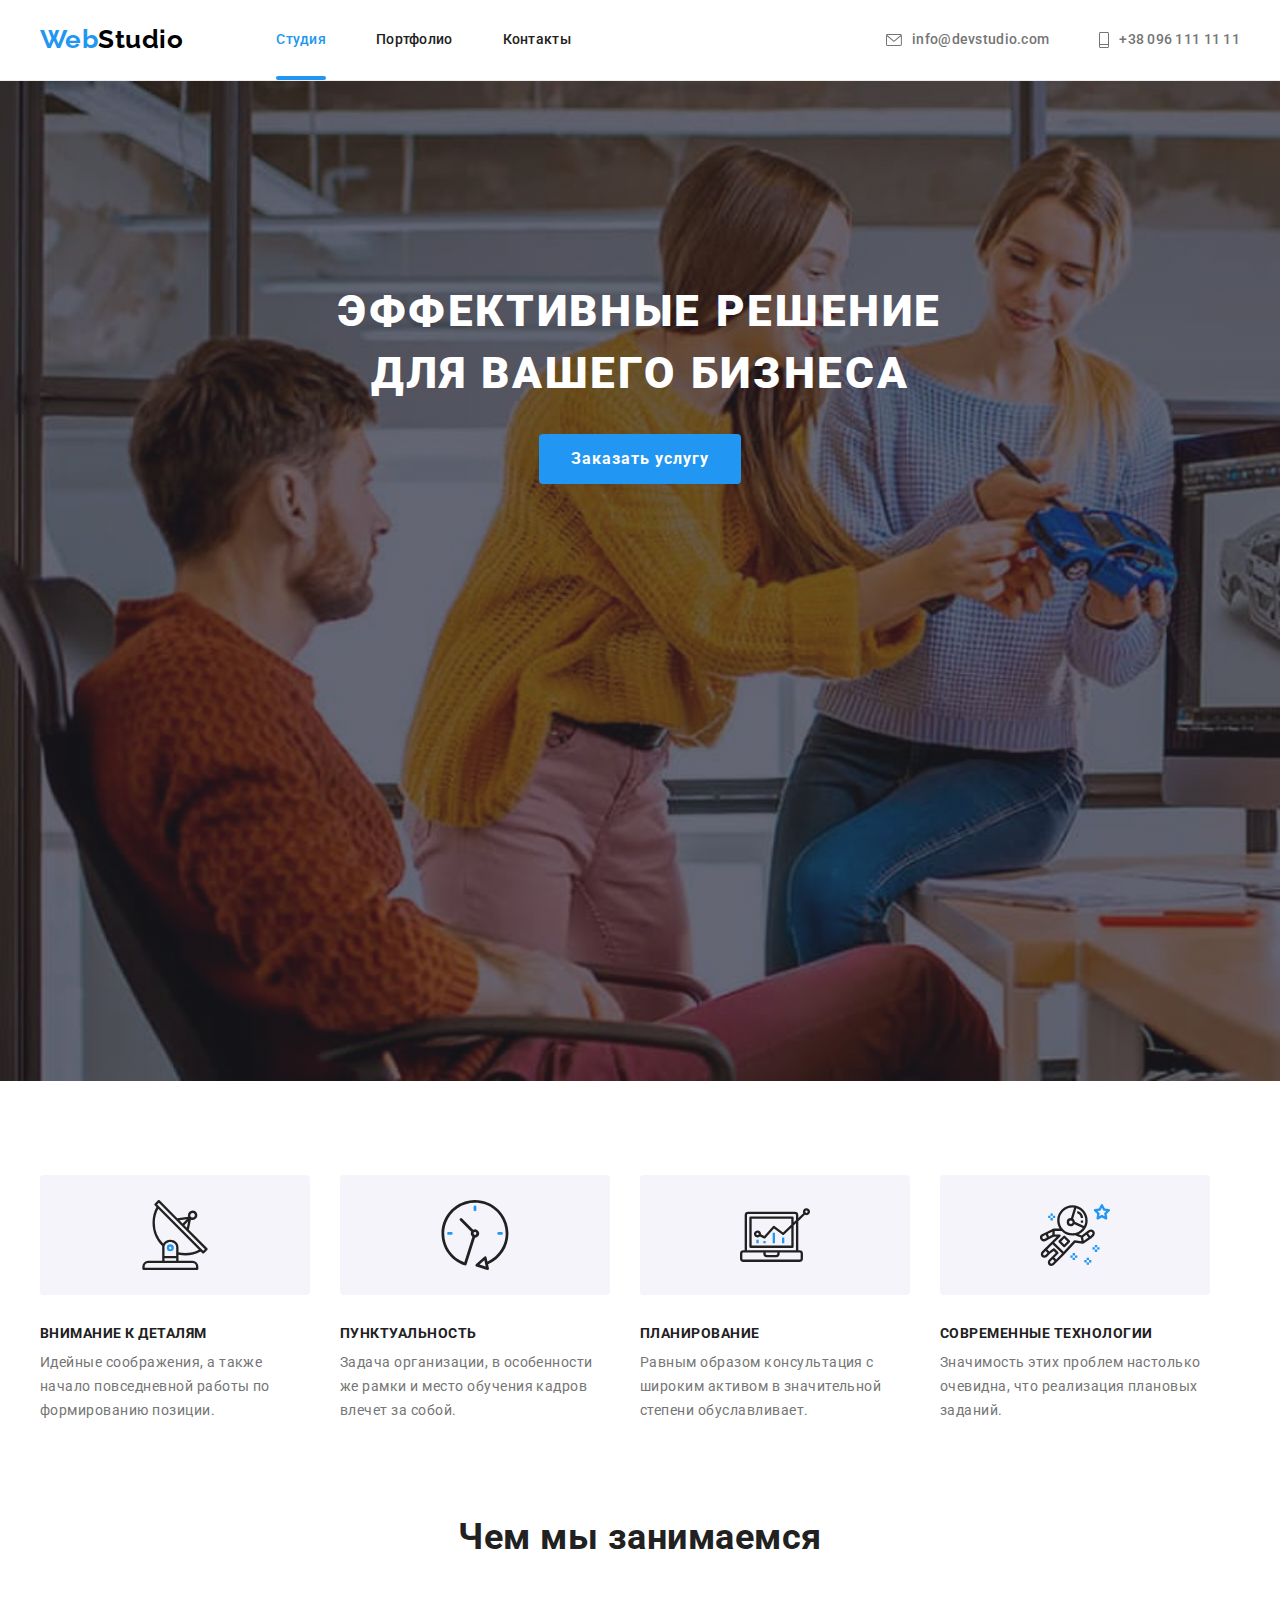
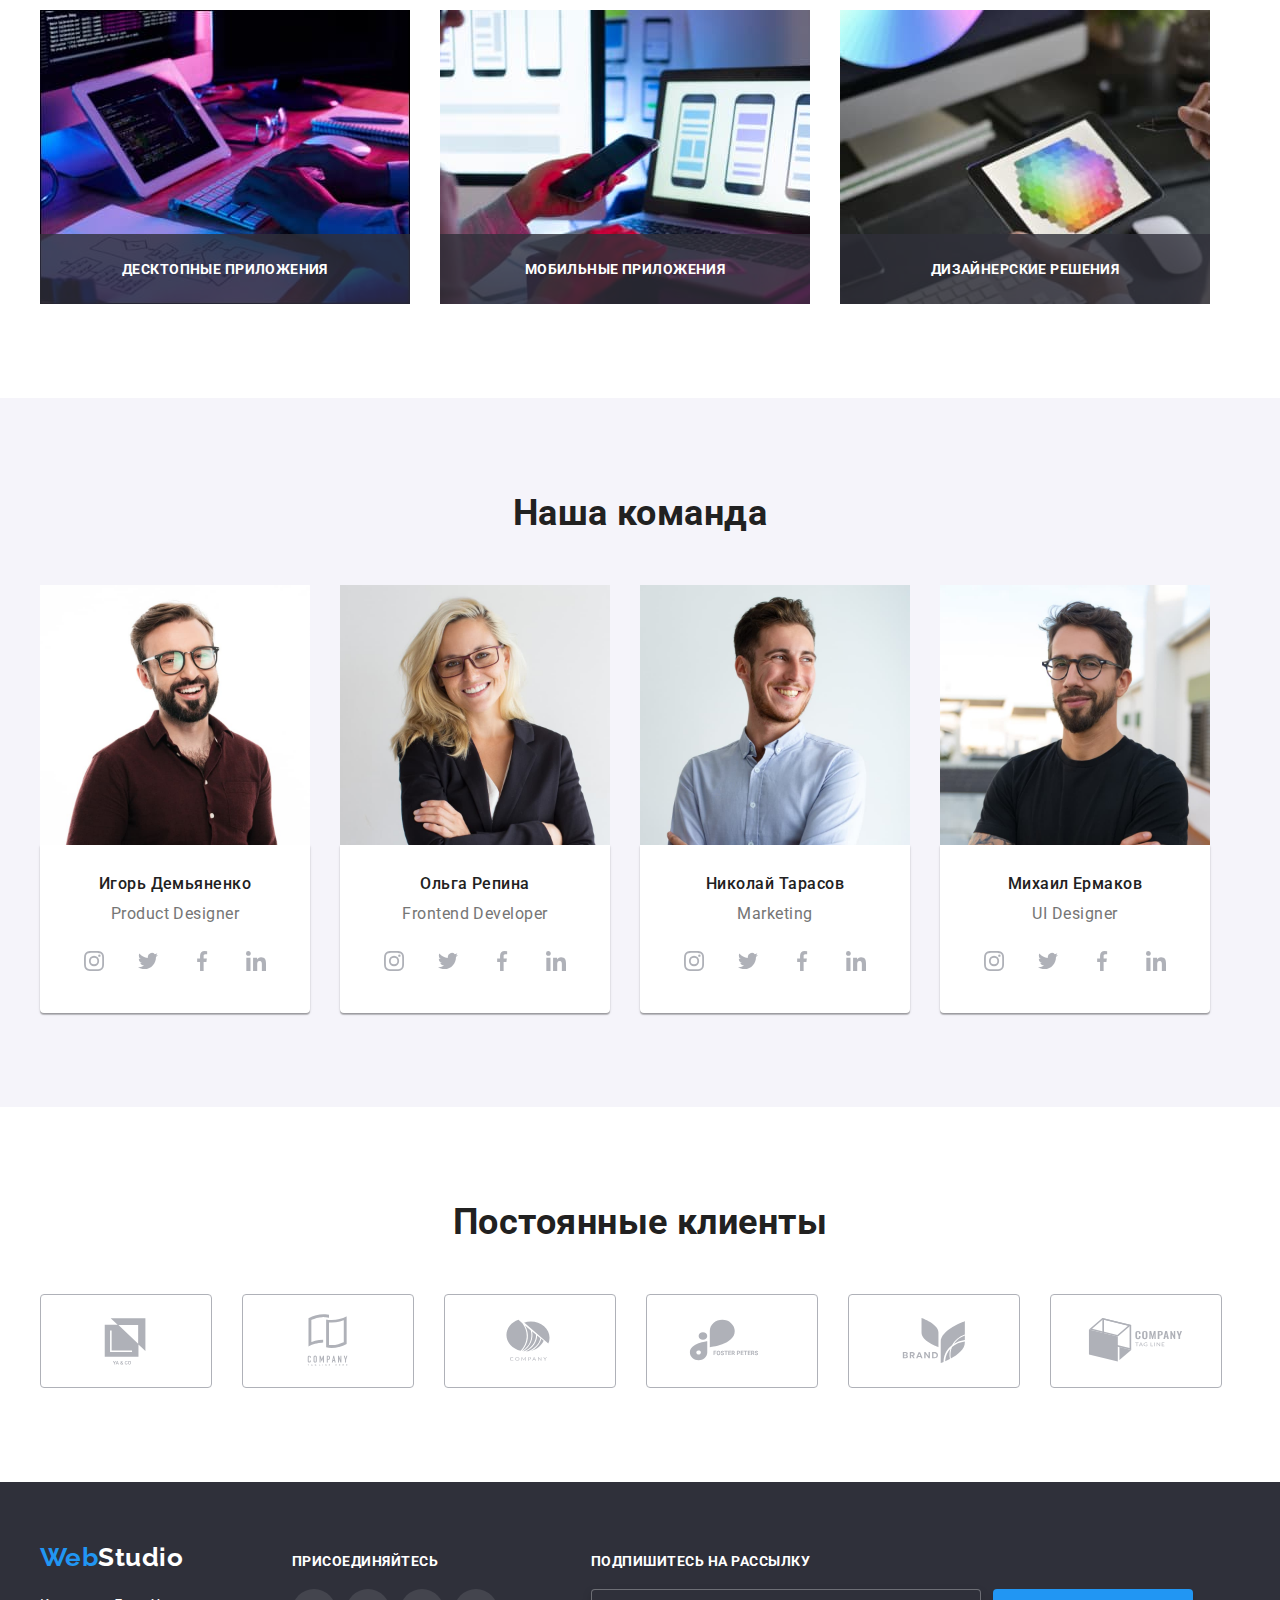
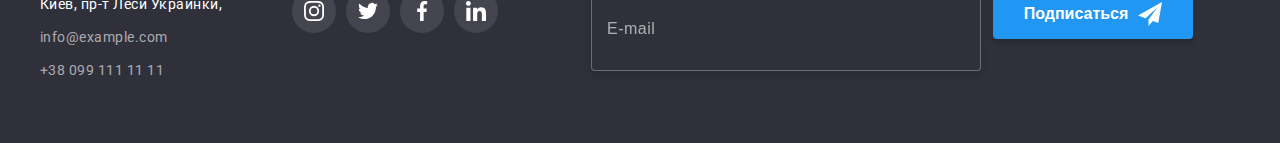
==== index.html @ a8d66a31 "Initial commit" ====
<!DOCTYPE html>
<html lang="ru">

<head>
    <meta charset="UTF-8">
    <meta http-equiv="X-UA-Compatible" content="IE=edge">
    <meta name="viewport" content="width=device-width, initial-scale=1.0">
    <title>WebStudio</title>
    <link rel="preconnect" href="https://fonts.googleapis.com">
    <link rel="preconnect" href="https://fonts.gstatic.com" crossorigin>
    <link
        href="https://fonts.googleapis.com/css2?family=Raleway:wght@700&family=Roboto:wght@400;500;700;900&display=swap"
        rel="stylesheet">
    <link rel="stylesheet" href="https://cdnjs.cloudflare.com/ajax/libs/modern-normalize/1.1.0/modern-normalize.min.css"
        integrity="sha512-wpPYUAdjBVSE4KJnH1VR1HeZfpl1ub8YT/NKx4PuQ5NmX2tKuGu6U/JRp5y+Y8XG2tV+wKQpNHVUX03MfMFn9Q=="
        crossorigin="anonymous" referrerpolicy="no-referrer" />
    <!-- <link rel="stylesheet" type="text/css" href="css/styles.css"> -->
    <link rel="stylesheet" type="text/css" href="./css/main.min.css">
</head>

<body>
    <div class="backdrop is-hidden" data-modal>
        <div class="modal">
            <p class="modal__title">Оставьте свои данные, мы вам перезвоним</p>
            <form action="/" class="modal__form">
                <label class="modal__label" for="name">Имя
                    <input class="modal__input" type="text" name="name" id="name" autocomplete="off" required>
                    <svg class="modal__icon">
                        <use href="./img/icons.svg#person"></use>
                    </svg>
                </label>

                <label class="modal__label" for="tel">Телефон
                    <input class="modal__input" type="tel" name="tel" id="tel" autocomplete="off" required>
                    <svg class="modal__icon ">
                        <use href="./img/icons.svg#phone-black"></use>
                    </svg>
                </label>

                <label class="modal__label" for="mail">Почта
                    <input class="modal__input" type="email" name="mail" id="mail" autocomplete="on" required>
                    <svg class="modal__icon">
                        <use href="./img/icons.svg#email"></use>
                    </svg>
                </label>

                <label class="modal__label" for="comment">Комментарий
                    <textarea class="comment" name="comment" id="comment" placeholder="Введите текст"></textarea>
                </label>


                <label class="checkbox__label" for="is-agree">
                    <input class="checkbox__input" type="checkbox" name="is-agree" value="is-agree" id="is-agree">
                    <svg class="checkbox__icon">
                        <use class="checkbox__icon-uncheck" href="./img/icons.svg#border"></use>
                        <use class="checkbox__icon-check" href="./img/icons.svg#checked"></use>
                    </svg>
                    <span class="checkbox__text">Соглашаюсь с рассылкой и принимаю
                        <a class="checkbox__label-link" href="/">Условия договора</a>
                    </span>
                </label>
                <button class="modal__submit" type="submit">Отправить</button>
            </form>

            <button class="modal__close-button" data-modal-close>
                <svg class="modal__close-icon">
                    <use href="./img/icons.svg#close-black"></use>
                </svg>
            </button>
        </div>
    </div>
    <!-- heder -->
    <header class="header">
        <div class="container header__container">
            <nav class="header__nav">
                <a href="/" class="logo"><span class="color-accent">Web</span>Studio</a>
                <ul class="header__site-nav ">
                    <li class="header__item"><a href="./index.html" class="header__link header__current">Студия</a></li>
                    <li class="header__item"><a href="./portfolio.html" class="header__link">Портфолио</a></li>
                    <li class="header__item"><a href="" class="header__link">Контакты</a></li>
                </ul>
            </nav>

            <ul class="header__auth-nav">
                <li class="header__item">
                    <a class="header__contacts header__mail" href="mailto:info@devstudio.com" aria-label="мейл">
                        <svg class="header__auth-nav-svg" width="16px" height="12px">
                            <use href="./img/icons.svg#envelope"></use>
                        </svg>
                        <span>info@devstudio.com</span>
                    </a>
                </li>
                <li class="header__item">
                    <a class="header__contacts" href="tel:+380961111111" aria-label="телефон">
                        <svg class="header__auth-nav-svg" width="10px" height="16px">
                            <use href="./img/icons.svg#phone"></use>
                        </svg>
                        <span>+38 096 111 11 11</span>
                    </a>
                </li>
            </ul>
        </div>
    </header>

    <!-- main -->
    <main>
        <!-- hero -->
        <section class="hero">
            <div class="container">
                <h1 class="hero__title">Эффективные решениe для вашего бизнеса</h1>
                <button type="button" class="button hero__button" data-modal-open>Заказать услугу</button>
            </div>
        </section>


        <!-- Наши преимущества -->
        <!-- advantage -->
        <section class="advantage section">
            <div class="container">
                <h2 class="subject visibility-hidden">Наши преимущества</h2>
                <ul class="advantage__list card-set">
                    <li class="advantage__item card-set-item">
                        <div class="advantage__icon">
                            <svg class="advantage__svg">
                                <use href="./img/icons.svg#antenna"></use>
                            </svg>
                        </div>
                        <h3 class="basic-heding advantage__header">Внимание к деталям</h3>
                        <p class="advantage__text">Идейные соображения, а также начало повседневной работы по
                            формированию
                            позиции.</p>
                    </li>
                    <li class="advantage__item card-set-item">
                        <div class="advantage__icon">
                            <svg class="advantage__svg">
                                <use href="./img/icons.svg#clock"></use>
                            </svg>
                        </div>
                        <h3 class="basic-heding advantage__header">Пунктуальность</h3>
                        <p class="advantage__text">Задача организации, в особенности же рамки и место обучения кадров
                            влечет за собой.
                        </p>
                    </li>
                    <li class="advantage__item card-set-item">
                        <div class="advantage__icon">
                            <svg class="advantage__svg">
                                <use href="./img/icons.svg#diagram"></use>
                            </svg>
                        </div>
                        <h3 class="basic-heding advantage__header">Планирование</h3>
                        <p class="advantage__text">Равным образом консультация с широким активом в значительной степени
                            обуславливает.
                        </p>
                    </li>
                    <li class="advantage__item card-set-item">
                        <div class="advantage__icon">
                            <svg class="advantage__svg">
                                <use href="./img/icons.svg#astronaut"></use>
                            </svg>
                        </div>
                        <h3 class="basic-heding advantage__header">Современные технологии</h3>
                        <p class="advantage__text">Значимость этих проблем настолько очевидна, что реализация плановых
                            заданий.</p>
                    </li>
                </ul>
            </div>
        </section>

        <!-- Чем мы занимаемся -->
        <!--work -->
        <section class="work section">
            <div class="container">
                <h2 class="subject">Чем мы занимаемся</h2>
                <ul class="work__list card-set">
                    <li class="work__list-img card-set-item">
                        <img src="img/1.jpg" alt="Пишем код" width="370">
                        <h3 class="basic-heding work__header">Десктопные приложения</h3>
                    </li>
                    <li class="work__list-img card-set-item">
                        <img src="img/2.jpg" alt="Адаптируем" width="370">
                        <h3 class="basic-heding work__header">Мобильные приложения</h3>
                    </li>
                    <li class="work__list-img card-set-item">
                        <img src="img/3.jpg" alt="Стилизируем" width="370">
                        <h3 class="basic-heding work__header">Дизайнерские решения</h3>
                    </li>
                </ul>
            </div>
        </section>


        <!-- Наша команда -->
        <!-- our-team -->
        <section class="our__team section">
            <div class="container">
                <h2 class="subject">Наша команда</h2>
                <ul class="our-team__list card-set">
                    <li class="our-team__item card-set-item scene">
                        <img class="our-team__box" src="img/4.jpg" alt="Фото Игоря" width="270">
                        <div class="our-team__wrapper">
                            <h3 class="our-team__name">Игорь Демьяненко</h3>
                            <p class="our-team__text-subject">Product Designer</p>
                            <ul class="our-team__social">
                                <li>
                                    <a class="our-team__icon" href="" aria-label="инстаграм">
                                        <svg class="our-team__social-svg">
                                            <use href="./img/icons.svg#instagram"></use>
                                        </svg>
                                    </a>
                                </li>
                                <li>
                                    <a class="our-team__icon" href="" aria-label="твиттер">
                                        <svg class="our-team__social-svg">
                                            <use href="./img/icons.svg#twitter"></use>
                                        </svg>
                                    </a>
                                </li>
                                <li>
                                    <a class="our-team__icon" href="" aria-label="фейсбук">
                                        <svg class="our-team__social-svg">
                                            <use href="./img/icons.svg#facebook"></use>
                                        </svg>
                                    </a>
                                </li>
                                <li>
                                    <a class="our-team__icon" href="" aria-label="линкедин">
                                        <svg class="our-team__social-svg">
                                            <use href="./img/icons.svg#linkedin"></use>
                                        </svg>
                                    </a>
                                </li>
                            </ul>
                        </div>

                    </li>
                    <li class="our-team__item card-set-item scene">
                        <img class="box" src="img/5.jpg" alt="Фото Ольги" width="270">
                        <div class="our-team__wrapper">
                            <h3 class="our-team__name">Ольга Репина</h3>
                            <p class="our-team__text-subject">Frontend Developer</p>
                            <ul class="our-team__social">
                                <li>
                                    <a href="" class="our-team__icon">
                                        <svg class="our-team__social-svg">
                                            <use href="./img/icons.svg#instagram"></use>
                                        </svg>
                                    </a>
                                </li>
                                <li>
                                    <a href="" class="our-team__icon">
                                        <svg class="our-team__social-svg">
                                            <use href="./img/icons.svg#twitter"></use>
                                        </svg>
                                    </a>
                                </li>
                                <li>
                                    <a href="" class="our-team__icon">
                                        <svg class="our-team__social-svg">
                                            <use href="./img/icons.svg#facebook"></use>
                                        </svg>
                                    </a>
                                </li>
                                <li>
                                    <a href="" class="our-team__icon">
                                        <svg class="our-team__social-svg">
                                            <use href="./img/icons.svg#linkedin"></use>
                                        </svg>
                                    </a>
                                </li>
                            </ul>
                        </div>
                    </li>
                    <li class="our-team__item card-set-item scene">
                        <img class="box" src="img/6.jpg" alt="Фото Николая" width="270">
                        <div class="our-team__wrapper">
                            <h3 class="our-team__name">Николай Тарасов</h3>
                            <p class="our-team__text-subject">Marketing</p>
                            <ul class="our-team__social">
                                <li>
                                    <a href="" class="our-team__icon">
                                        <svg class="our-team__social-svg">
                                            <use href="./img/icons.svg#instagram"></use>
                                        </svg>
                                    </a>
                                </li>
                                <li>
                                    <a href="" class="our-team__icon">
                                        <svg class="our-team__social-svg">
                                            <use href="./img/icons.svg#twitter"></use>
                                        </svg>
                                    </a>
                                </li>
                                <li>
                                    <a href="" class="our-team__icon">
                                        <svg class="our-team__social-svg">
                                            <use href="./img/icons.svg#facebook"></use>
                                        </svg>
                                    </a>
                                </li>
                                <li>
                                    <a href="" class="our-team__icon">
                                        <svg class="our-team__social-svg">
                                            <use href="./img/icons.svg#linkedin"></use>
                                        </svg>
                                    </a>
                                </li>
                            </ul>
                        </div>
                    </li>
                    <li class="our-team__item card-set-item scene">
                        <img class="box" src="img/7.jpg" alt="Фото Михаила" width="270">
                        <div class="our-team__wrapper">
                            <h3 class="our-team__name">Михаил Ермаков</h3>
                            <p class="our-team__text-subject">UI Designer</p>
                            <ul class="our-team__social">
                                <li>
                                    <a href="" class="our-team__icon">
                                        <svg class="our-team__social-svg">
                                            <use href="./img/icons.svg#instagram"></use>
                                        </svg>
                                    </a>
                                </li>
                                <li>
                                    <a href="" class="our-team__icon">
                                        <svg class="our-team__social-svg">
                                            <use href="./img/icons.svg#twitter"></use>
                                        </svg>
                                    </a>
                                </li>
                                <li>
                                    <a href="" class="our-team__icon">
                                        <svg class="our-team__social-svg">
                                            <use href="./img/icons.svg#facebook"></use>
                                        </svg>
                                    </a>
                                </li>
                                <li>
                                    <a href="" class="our-team__icon">
                                        <svg class="our-team__social-svg">
                                            <use href="./img/icons.svg#linkedin"></use>
                                        </svg>
                                    </a>
                                </li>
                            </ul>
                        </div>
                    </li>
                </ul>
            </div>
        </section>


        <!-- Постоянные клиенты  -->
        <!-- clients -->
        <section class="clients section">
            <div class="container">
                <h2 class="subject">Постоянные клиенты</h2>
                <ul class="clients__list">
                    <li class="clients__icons">
                        <a class="clients__link" href="" aria-label="компания">
                            <svg class="clients__svg">
                                <use href="./img/icons.svg#logo1"></use>
                            </svg>
                        </a>
                    </li>
                    <li class="clients__icons">
                        <a class="clients__link" href="" aria-label="компания">
                            <svg class="clients__svg">
                                <use href="./img/icons.svg#logo2"></use>
                            </svg>
                        </a>
                    </li>
                    <li class="clients__icons">
                        <a class="clients__link" href="" aria-label="компания">
                            <svg class="clients__svg">
                                <use href="./img/icons.svg#logo3"></use>
                            </svg>
                        </a>
                    </li>
                    <li class="clients__icons">
                        <a class="clients__link" href="" aria-label="компания">
                            <svg class="clients__svg">
                                <use href="./img/icons.svg#logo4"></use>
                            </svg>
                        </a>
                    </li>
                    <li class="clients__icons">
                        <a class="clients__link" href="" aria-label="компания">
                            <svg class="clients__svg">
                                <use href="./img/icons.svg#logo5"></use>
                            </svg>
                        </a>
                    </li>
                    <li class="clients__icons">
                        <a class="clients__link" href="" aria-label="компания">
                            <svg class="clients__svg">
                                <use href="./img/icons.svg#logo6"></use>
                            </svg>
                        </a>
                    </li>
                </ul>
            </div>
        </section>

    </main>


    <!-- footer -->
    <footer class="footer">
        <div class="container footer__wrapper">
            <div class="footer__contacts">
                <a href="/" class="logo footer__logo"><span class="color-accent">Web</span>Studio</a>
                <address class="footer__address">
                    <ul>
                        <li class="footer__item">
                            <a href="https://www.google.com/maps/place/%D0%B1%D1%83%D0%BB.+%D0%9B%D0%B5%D1%81%D0%B8+%D0%A3%D0%BA%D1%80%D0%B0%D0%B8%D0%BD%D0%BA%D0%B8,+26,+%D0%9A%D0%B8%D0%B5%D0%B2,+02000/@50.4265807,30.5383858,17z/data=!3m1!4b1!4m5!3m4!1s0x40d4cf0e033ecbe9:0x57a4dffefec77da0!8m2!3d50.4265807!4d30.5383858"
                                class="footer__link footer__white-link">Киев,
                                пр-т Леси Украинки,
                            </a>
                        </li>
                        <li class="footer__item">
                            <a href="mailto:info@example.com" class="footer__link">info@example.com
                            </a>
                        </li>
                        <li class="footer__item">
                            <a href="tel:+380961111111" class="footer__link">+38 099 111 11 11
                            </a>
                        </li>
                    </ul>
                </address>
            </div>
            <div class="join">
                <h3 class="join__title basic-heding">Присоединяйтесь</h3>
                <ul class="join__social">
                    <li class="join__item">
                        <a class="join__link" href="" aria-label="инстаграм">
                            <svg class="join__svg">
                                <use href="./img/icons.svg#instagram"></use>
                            </svg>
                        </a>
                    </li>
                    <li class="join__item">
                        <a class="join__link" href="" aria-label="твиттер">
                            <svg class="join__svg">
                                <use href="./img/icons.svg#twitter"></use>
                            </svg>
                        </a>
                    </li>
                    <li class="join__item">
                        <a class="join__link" href="" aria-label="фейсбук">
                            <svg class="join__svg">
                                <use href="./img/icons.svg#facebook"></use>
                            </svg>
                        </a>
                    </li>
                    <li class="join__item">
                        <a class="join__link" href="" aria-label="линкедин">
                            <svg class="join__svg">
                                <use href="./img/icons.svg#linkedin"></use>
                            </svg>
                        </a>
                    </li>
                </ul>
            </div>

            <!-- форма -->
            <div class="subscribe">
                <h3 class="subscribe__title basic-heding">Подпишитесь на рассылку</h3>
                <form class="subscribe__form" action="/">
                    <input class="subscribe__input" type="email" name="mail" placeholder="E-mail" required>
                    <button class="subscribe__btn" type="submit">
                        <span>Подписаться</span>
                        <svg class="subscribe__svg">
                            <use href="./img/icons.svg#icon-send"></use>
                        </svg>
                    </button>
                </form>
            </div>
        </div>
    </footer>

    <script src="./js/modal.js"></script>
</body>

</html>
---- css/main.min.css ----
img{display:block}ul{list-style-type:none}body,h1,h2,h3,h4,p,ul{margin:0;padding:0}input,label,textarea{display:block}.filter__btn,.hero .hero__button,.modal__submit{font-family:inherit;font-weight:700;font-size:16px;line-height:1.875;color:#fff;background:#2196f3;border:0;border-radius:4px;cursor:pointer}.filter__btn:hover,.hero .hero__button:hover,.modal__submit:hover,.filter__btn:focus,.hero .hero__button:focus,.modal__submit:focus{background:#188ce8;box-shadow:0px 4px 4px rgba(0,0,0,.15);border-radius:4px;outline:rgba(0,0,0,0)}body{font-family:"Roboto",sans-serif;color:#212121;background-color:#fff;letter-spacing:.03em}.container{padding-left:15px;padding-right:15px;margin:0 auto;width:1200px;min-width:1200px}.section{padding-top:94px;padding-bottom:94px}.card-set{display:flex;flex-wrap:wrap;gap:30px}.card-set-item{flex-basis:calc(100% - 120px - 1)/4}.subject{font-style:normal;font-size:36px;line-height:1.2;text-align:center}.basic-heding{font-weight:400;font-size:14px;line-height:1.1428571429;text-transform:uppercase}.visibility-hidden{position:absolute;width:1px;height:1px;margin:-1px;border:0;padding:0;white-space:nowrap;-webkit-clip-path:inset(100%);clip-path:inset(100%);clip:rect(0 0 0 0);overflow:hidden}.backdrop{position:fixed;top:0;left:0;width:100%;height:100%;background-color:rgba(0,0,0,.2);opacity:1;z-index:2;transition:opacity 250ms cubic-bezier(0.4, 0, 0.2, 1),visibility 250ms cubic-bezier(0.4, 0, 0.2, 1)}.backdrop.is-hidden{pointer-events:none;opacity:0;visibility:hidden}.modal{position:absolute;left:50%;top:50%;padding:40px 40px;transform:translate(-50%, -50%) scale(1);transition:transform 250ms cubic-bezier(0.4, 0, 0.2, 1);min-width:528px;min-height:581px;background:#fff;box-shadow:0px 1px 3px rgba(0,0,0,.12),0px 1px 1px rgba(0,0,0,.14),0px 2px 1px rgba(0,0,0,.2);border-radius:4px}.backdrop.is-hidden .modal{transform:translate(-50%, -50%) scale(1.2)}.modal__icon{width:18px;height:18px}.modal__title{font-weight:700;font-size:20px;line-height:1.15;text-align:center;color:#212121}.modal__icon{position:absolute;top:30px;left:14px;width:18px;height:18px;display:block;fill:#212121}.modal__label{position:relative;margin-top:10px;font-size:12px;line-height:1.1666666667;letter-spacing:.01em;color:#757575}.modal__input{margin-top:4px;padding-left:42px;width:448px;height:40px;border:1px solid rgba(33,33,33,.2);border-radius:4px;cursor:pointer;transition:fill 250ms cubic-bezier(0.4, 0, 0.2, 1),border 250ms cubic-bezier(0.4, 0, 0.2, 1)}.modal__input:focus{border:1px solid #2196f3;outline:none}.modal__input:focus+.modal__icon{fill:#2196f3}.comment{margin-top:4px;padding:12px 16px;width:448px;height:120px;border:1px solid rgba(33,33,33,.2);border-radius:4px;cursor:pointer;resize:none;transition:border 250ms cubic-bezier(0.4, 0, 0.2, 1)}.comment:focus{border:1px solid #2196f3;outline:none}.comment::-moz-placeholder{color:rgba(117,117,117,.5)}.comment:-ms-input-placeholder{color:rgba(117,117,117,.5)}.comment::placeholder{color:rgba(117,117,117,.5)}.checkbox__label{position:relative;overflow:hidden;display:flex;align-items:center;justify-content:center;margin-top:20px;font-size:14px;line-height:1.7142857143;color:#757575}.checkbox__input{position:absolute;top:-50px;left:-50px}.checkbox__input:focus+.checkbox__icon .checkbox__icon-uncheck{fill:#2196f3}.checkbox__input:checked+.checkbox__icon .checkbox__icon-uncheck{opacity:0;transition:opacity 250ms cubic-bezier(0.4, 0, 0.2, 1)}.checkbox__input:checked+.checkbox__icon .checkbox__icon-check{opacity:1}.checkbox__icon-uncheck{fill:#212121}.checkbox__icon-check{opacity:0;transition:opacity 250ms cubic-bezier(0.4, 0, 0.2, 1)}.checkbox__icon{width:16px;height:15px}.checkbox__text{margin-left:7px;-webkit-user-select:none;-moz-user-select:none;-ms-user-select:none;user-select:none}.checkbox__label-link{color:#2196f3;text-decoration:none;border-bottom:1px solid}.modal__submit{margin:30px auto 0;padding:0;width:200px;height:50px;display:block;letter-spacing:.06em;color:#fff;box-shadow:0px 4px 4px rgba(0,0,0,.15);transition:color 250ms cubic-bezier(0.4, 0, 0.2, 1),background-color 250ms cubic-bezier(0.4, 0, 0.2, 1),box-shadow 250ms cubic-bezier(0.4, 0, 0.2, 1)}.modal__submit:hover,.modal__submit:focus{color:#fff;box-shadow:0px 4px 4px rgba(0,0,0,.15)}.modal__close-button{position:absolute;top:8px;right:8px;width:30px;height:30px;padding:0;display:flex;justify-content:center;align-items:center;cursor:pointer;background-color:#fff;border:1px solid rgba(0,0,0,.1);border-radius:50%;transition:fill 250ms cubic-bezier(0.4, 0, 0.2, 1)}.modal__close-button:hover,.modal__close-button:focus{fill:#2196f3}.modal__close-icon{width:18px;height:18px}.logo{color:#000;font-family:"Raleway",sans-serif;font-weight:700;font-size:26px;line-height:1.2;text-decoration:none}.logo .color-accent{color:#2196f3}.header{border-bottom:1px solid #ececec}.header .header__container{display:flex;align-items:center}.header__nav{display:flex;align-items:center}.header__nav .header__site-nav{display:flex;margin-left:93px}.header__nav .header__item+.header__item{margin-left:50px}.header__nav .header__link{position:relative;padding-top:32px;padding-bottom:32px;display:block;color:#212121;font-weight:500;font-size:14px;line-height:1.14;text-decoration:none;letter-spacing:.02em;transition:color 250ms cubic-bezier(0.4, 0, 0.2, 1)}.header__nav .header__link:hover,.header__nav .header__link:focus{color:#2196f3;outline:none}.header__nav .header__current{color:#2196f3}.header__nav .header__current::after{content:"";position:absolute;bottom:0;display:block;width:100%;height:4px;background:#2196f3;border-radius:2px}.header__auth-nav{display:flex;margin-left:auto}.header__auth-nav .header__item+.header__item{margin-left:50px}.header__auth-nav .header__contacts{display:flex;gap:10px;align-items:center;color:#757575;font-weight:500;font-size:14px;line-height:1.14;text-decoration:none;letter-spacing:.02em;fill:#757575;transition:color 250ms cubic-bezier(0.4, 0, 0.2, 1),fill 250ms cubic-bezier(0.4, 0, 0.2, 1)}.header__auth-nav .header__contacts:hover,.header__auth-nav .header__contacts:focus{fill:#2196f3;color:#2196f3;outline:none}.hero{padding-top:200px;padding-bottom:200px;background-color:#2f303a;text-align:center;max-width:1600px;height:600px;margin-left:auto;margin-right:auto;background-image:linear-gradient(to right, rgba(47, 48, 58, 0.4), rgba(47, 48, 58, 0.4)),url("../img/header-background.jpg");background-repeat:no-repeat;background-size:cover}.hero .hero__title{margin:0 auto;max-width:696px;font-weight:900;font-size:44px;line-height:1.4;color:#fff;text-transform:uppercase;letter-spacing:.06em}.hero .hero__button{letter-spacing:.06em;margin-top:30px;padding:10px 32px;transition:background-color 250ms cubic-bezier(0.4, 0, 0.2, 1)}.advantage__item{width:270px}.advantage__svg{height:70px;width:70px;transition:fill 250ms cubic-bezier(0.4, 0, 0.2, 1)}.advantage__icon{display:inline-flex;align-items:center;justify-content:center;background-color:#f5f4fa;height:120px;width:270px;border-radius:4px;fill:#212121}.advantage__header{font-weight:700;margin-top:30px}.advantage__text{margin-top:10px;font-size:14px;line-height:1.7;color:#757575}.work{padding-top:0}.work__list{margin-top:50px;--items: 3}.work__list-img{position:relative}.work__header{position:absolute;padding:27px 0px;bottom:0;width:100%;text-align:center;font-weight:700;letter-spacing:.03em;color:#fff;background-color:rgba(47,48,58,.8)}.our__team{background-color:#f5f4fa}.our-team__list{margin-top:50px}.our-team__wrapper{padding:30px 32px;background-color:#fff;box-shadow:0px 1px 3px rgba(0,0,0,.12),0px 1px 1px rgba(0,0,0,.14),0px 2px 1px rgba(0,0,0,.2);border-radius:0px 0px 4px 4px}.our-team__name{font-weight:500;font-size:16px;line-height:1.18;text-align:center}.our-team__text-subject{margin-top:10px;font-size:16px;line-height:1.2;color:#757575;text-align:center}.our-team__social{margin-top:16px;display:flex;gap:10px}.our-team__icon{width:44px;height:44px;display:inline-flex;align-items:center;justify-content:center;fill:#afb1b8;border-radius:50%;transition:background-color 250ms cubic-bezier(0.4, 0, 0.2, 1),fill 250ms cubic-bezier(0.4, 0, 0.2, 1)}.our-team__icon:hover,.our-team__icon:focus{background-color:#2196f3;fill:#fff;outline:none}.our-team__social-svg{display:inline-block;width:20px;height:20px}.clients__list{display:flex;margin-top:50px;gap:30px}.clients__link{display:flex;justify-content:center;align-items:center;height:92px;width:170px;border:1px solid #afb1b8;border-radius:4px;fill:#afb1b8;transition:fill 250ms cubic-bezier(0.4, 0, 0.2, 1),border 250ms cubic-bezier(0.4, 0, 0.2, 1)}.clients__link:hover,.clients__link:focus{fill:#2196f3;border:1px solid #2196f3;border-radius:4px;outline:none}.clients__svg{width:106px;height:60px}.filter{display:flex;justify-content:center}.filter .filter__item+.filter__item{margin-left:8px}.filter__item .btn-current{background:#2196f3;color:#fff}.filter__btn{padding:6px 22px;font-weight:500;line-height:1.9;color:#212121;background:#f5f4fa;transition:background-color 250ms cubic-bezier(0.4, 0, 0.2, 1),color 250ms cubic-bezier(0.4, 0, 0.2, 1),box-shadow 250ms cubic-bezier(0.4, 0, 0.2, 1)}.filter__btn:hover,.filter__btn:focus{background-color:#2196f3;color:#fff;box-shadow:0px 3px 1px rgba(0,0,0,.1),0px 1px 2px rgba(0,0,0,.08),0px 2px 2px rgba(0,0,0,.12)}.gallery{--items: 3;margin-top:50px}.gallery__link{display:block;text-decoration:none;transition:box-shadow 250ms cubic-bezier(0.4, 0, 0.2, 1)}.gallery__link:hover,.gallery__link:focus{box-shadow:0px 1px 1px rgba(0,0,0,.12),0px 4px 4px rgba(0,0,0,.06),1px 4px 6px rgba(0,0,0,.16);outline:none}.gallery__border{padding:20px 24px;border:1px solid #eee;border-top:0}.gallery__heading{font-size:18px;line-height:2;letter-spacing:.06em;color:#212121}.gallery__paragraph{margin-top:4px;font-size:16px;line-height:1.9;color:#757575}.gallery__card:focus .overlay,.gallery__card:hover .overlay{transform:translateY(0)}.gallery__overlay-wrapper{position:relative;overflow:hidden}.gallery__overlay-wrapper .overlay{position:absolute;left:0;top:1px;height:100%;padding:63px 24px;font-size:18px;line-height:1.55;letter-spacing:.03em;color:#fff;background:rgba(33,150,243,.9);transform:translateY(100%);transition:transform 250ms cubic-bezier(0.4, 0, 0.2, 1)}.footer__logo{color:#fff}.footer{padding-top:60px;padding-bottom:60px;background:#2f303a}.footer__wrapper{display:flex;align-items:baseline}.footer__address{margin-top:20px}.footer__address .footer__item+.footer__item{margin-top:9px}.footer__link{font-style:normal;font-size:14px;line-height:1.7;color:rgba(255,255,255,.6);text-decoration:none;display:block;transition:color 250ms cubic-bezier(0.4, 0, 0.2, 1)}.footer__link:hover,.footer__link:focus{color:#fff;outline:none}.footer__white-link{color:#fff}.join{margin-left:70px}.join__title{font-weight:700;color:#fff}.join__social{margin-top:20px;display:flex}.join__link{width:44px;height:44px;display:inline-flex;justify-content:center;align-items:center;border-radius:50%;background-color:rgba(255,255,255,.1);fill:#fff;transition:background-color 250ms cubic-bezier(0.4, 0, 0.2, 1)}.join__link:hover,.join__link:focus{background-color:#2196f3;border-radius:50%;fill:#fff;outline:none}.join__item+.join__item{margin-left:10px}.join__svg{width:20px;height:20px}.subscribe{margin-left:93px}.subscribe__title{font-weight:700;color:#fff}.subscribe__form{display:flex;margin-top:20px}.subscribe__input{padding:15px;display:block;width:358px;height:50px;color:#fff;background-color:#2f303a;border:1px solid rgba(255,255,255,.3);filter:drop-shadow(0px 4px 4px rgba(0, 0, 0, 0.15));border-radius:4px;cursor:pointer}.subscribe__input:focus{outline:none}.subscribe__input::-moz-placeholder{font-size:16px;line-height:1.25;letter-spacing:.03em;color:rgba(255,255,255,.6);background-color:#2f303a}.subscribe__input:-ms-input-placeholder{font-size:16px;line-height:1.25;letter-spacing:.03em;color:rgba(255,255,255,.6);background-color:#2f303a}.subscribe__input::placeholder{font-size:16px;line-height:1.25;letter-spacing:.03em;color:rgba(255,255,255,.6);background-color:#2f303a}.subscribe__btn{display:inline-flex;justify-content:center;align-items:center;margin-left:12px;padding:0;width:200px;height:50px;font-weight:700;font-size:16px;line-height:1.875;color:#fff;background-color:#2196f3;box-shadow:0px 4px 4px rgba(0,0,0,.15);border-radius:4px;border:none;cursor:pointer}.subscribe__svg{margin-left:10px;width:24px;height:24px}/*# sourceMappingURL=main.min.css.map */
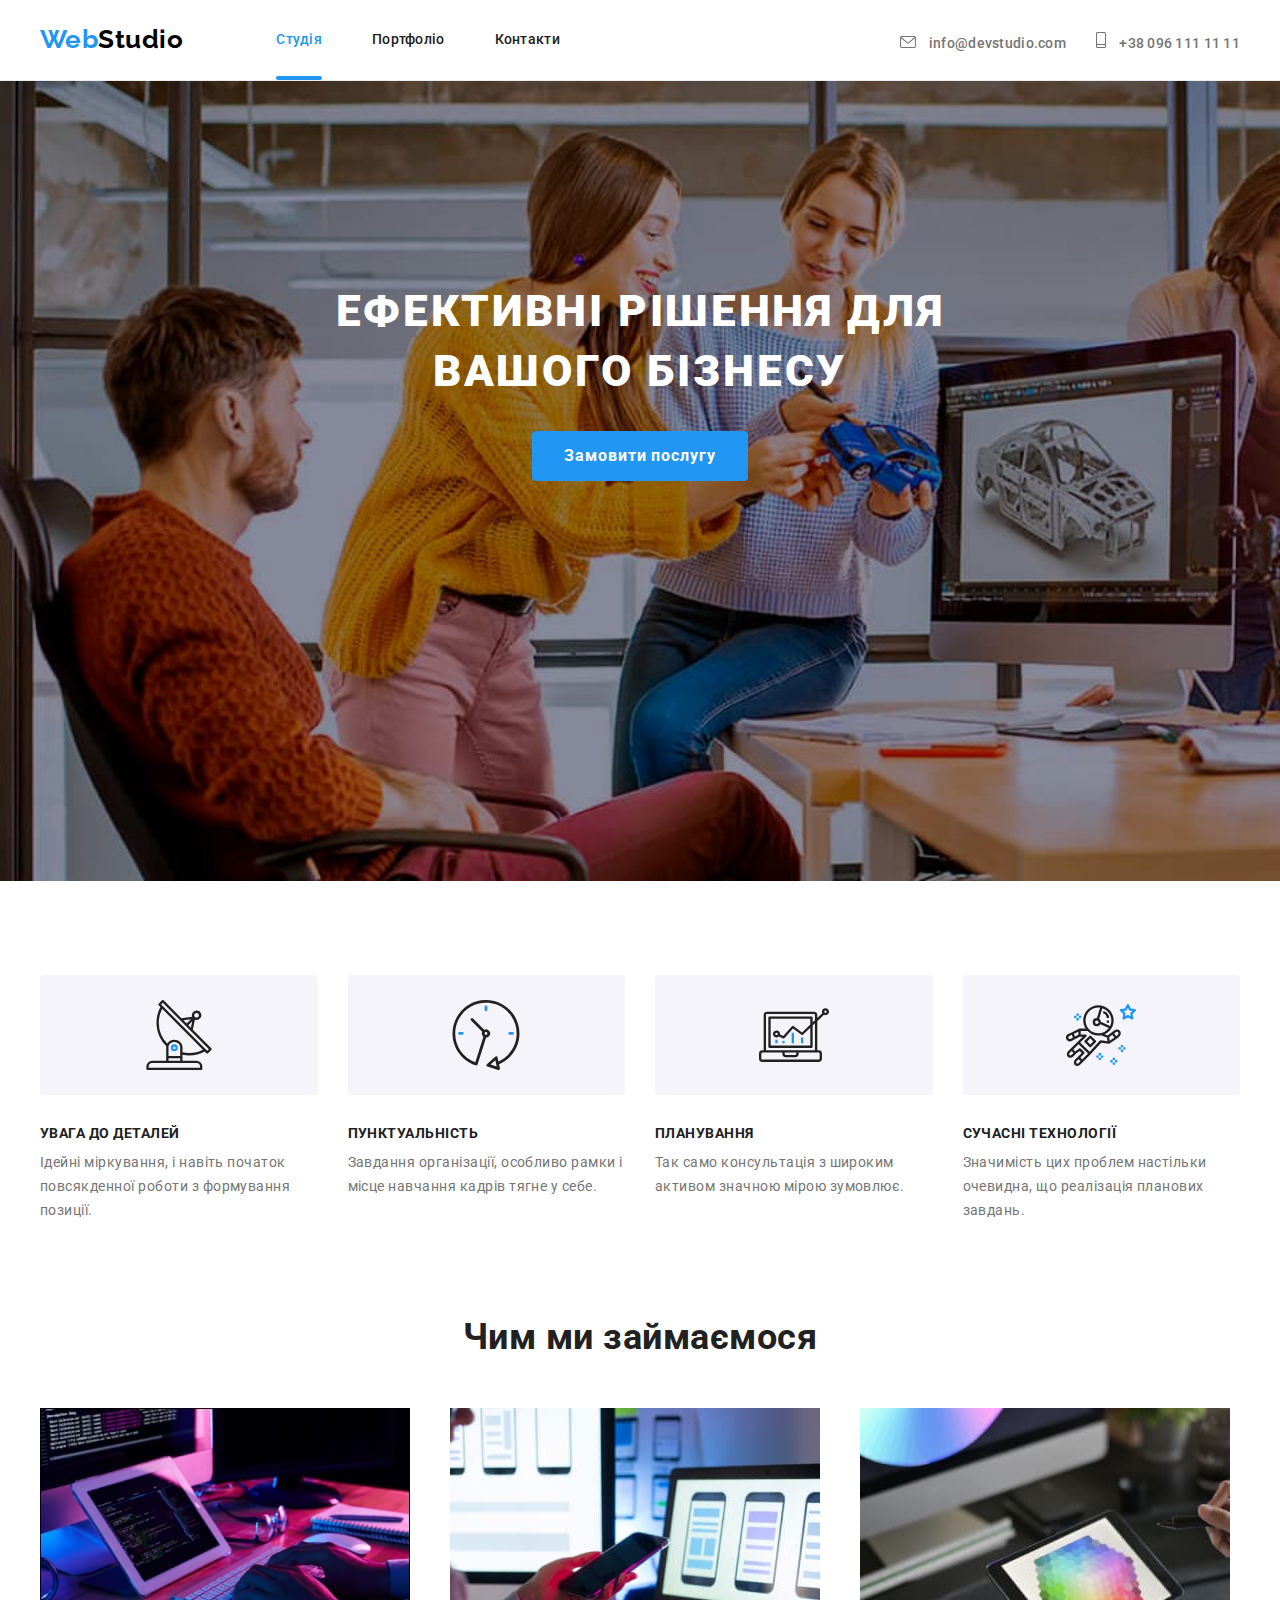
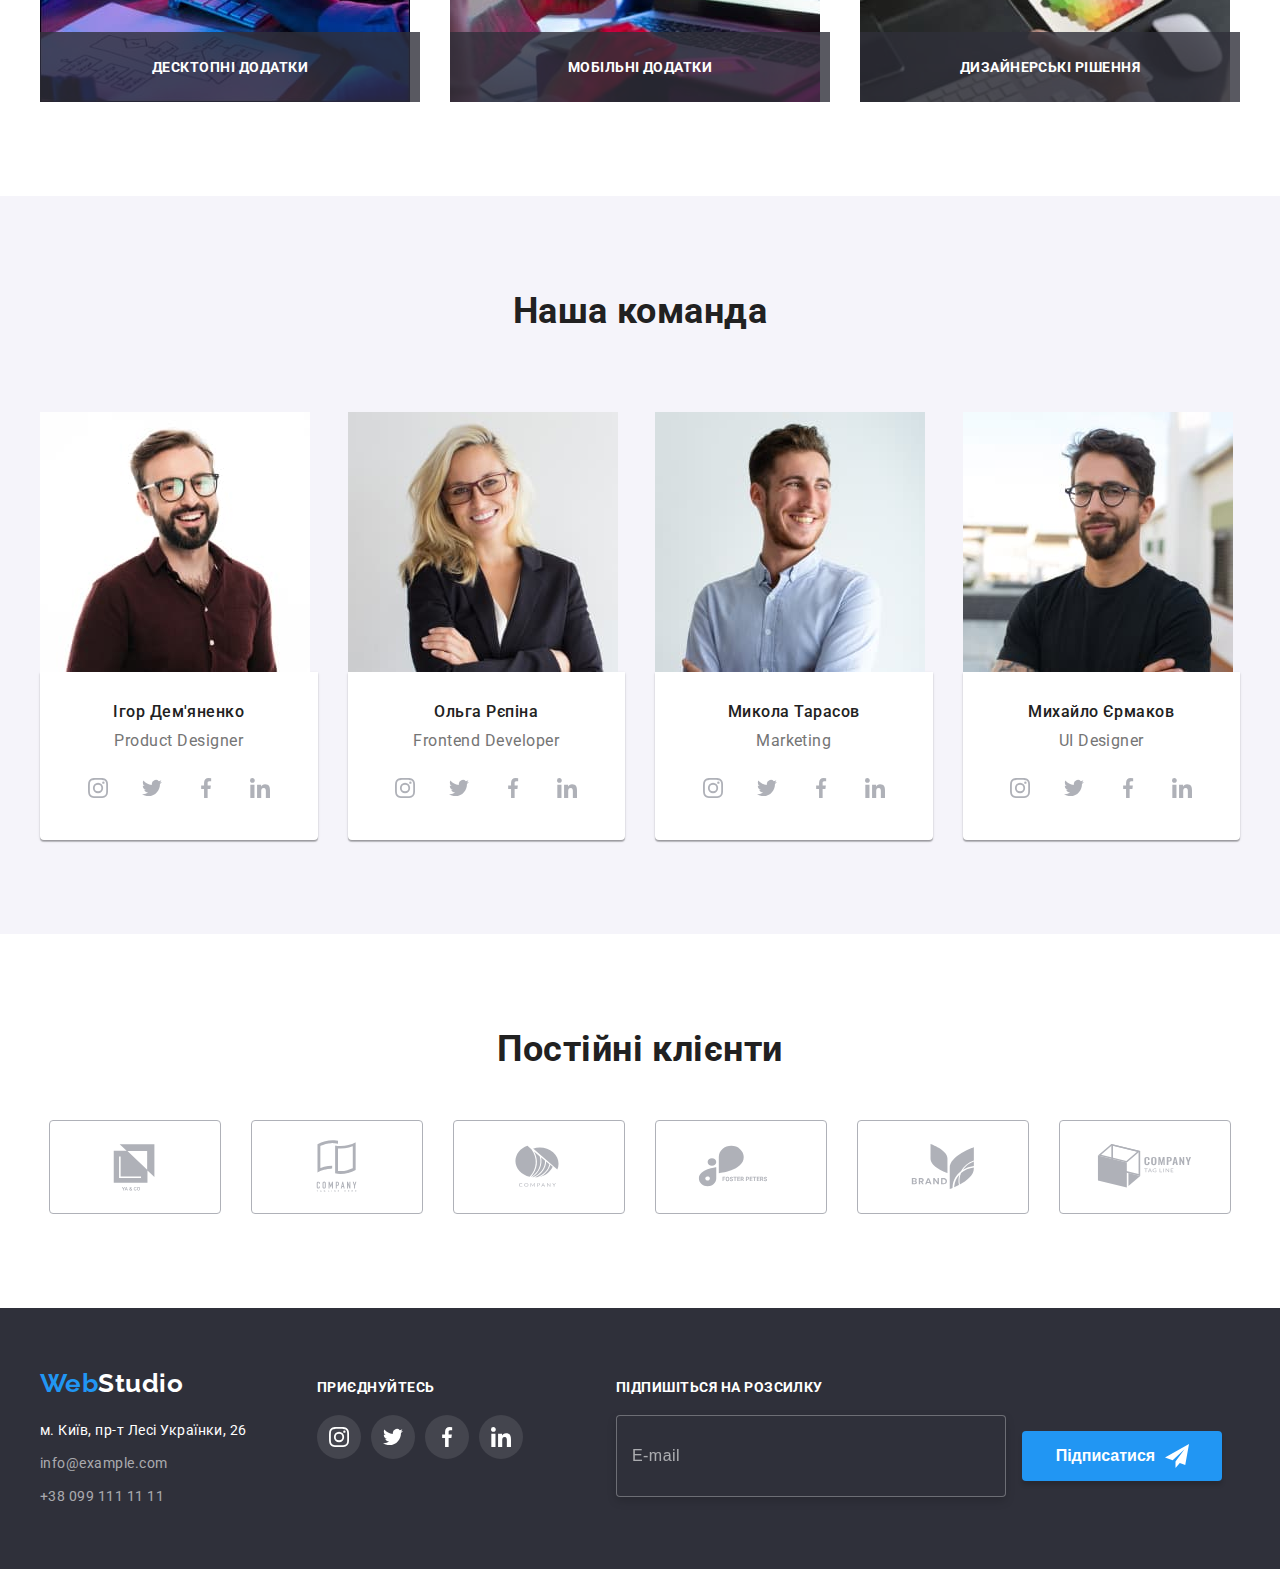
==== commit ed2615a4: "mobile" ====
--- a/index.html
+++ b/index.html
@@ -1,5 +1,5 @@
 <!DOCTYPE html>
-<html lang="ru">
+<html lang="uk">
 
 <head>
     <meta charset="UTF-8">
@@ -21,9 +21,9 @@
 <body>
     <div class="backdrop is-hidden" data-modal>
         <div class="modal">
-            <p class="modal__title">Оставьте свои данные, мы вам перезвоним</p>
+            <p class="modal__title">Залиште свої дані, ми вам передзвонимо</p>
             <form action="/" class="modal__form">
-                <label class="modal__label" for="name">Имя
+                <label class="modal__label" for="name">Ім'я
                     <input class="modal__input" type="text" name="name" id="name" autocomplete="off" required>
                     <svg class="modal__icon">
                         <use href="./img/icons.svg#person"></use>
@@ -37,14 +37,14 @@
                     </svg>
                 </label>
 
-                <label class="modal__label" for="mail">Почта
+                <label class="modal__label" for="mail">Пошта
                     <input class="modal__input" type="email" name="mail" id="mail" autocomplete="on" required>
                     <svg class="modal__icon">
                         <use href="./img/icons.svg#email"></use>
                     </svg>
                 </label>
 
-                <label class="modal__label" for="comment">Комментарий
+                <label class="modal__label" for="comment">Коментар
                     <textarea class="comment" name="comment" id="comment" placeholder="Введите текст"></textarea>
                 </label>
 
@@ -55,11 +55,11 @@
                         <use class="checkbox__icon-uncheck" href="./img/icons.svg#border"></use>
                         <use class="checkbox__icon-check" href="./img/icons.svg#checked"></use>
                     </svg>
-                    <span class="checkbox__text">Соглашаюсь с рассылкой и принимаю
-                        <a class="checkbox__label-link" href="/">Условия договора</a>
+                    <span class="checkbox__text">Погоджуюся з розсилкою та приймаю
+                        <a class="checkbox__label-link" href="/">Умови договору</a>
                     </span>
                 </label>
-                <button class="modal__submit" type="submit">Отправить</button>
+                <button class="modal__submit" type="submit">Відправити</button>
             </form>
 
             <button class="modal__close-button" data-modal-close>
@@ -72,95 +72,107 @@
     <!-- heder -->
     <header class="header">
         <div class="container header__container">
-            <nav class="header__nav">
-                <a href="/" class="logo"><span class="color-accent">Web</span>Studio</a>
-                <ul class="header__site-nav ">
-                    <li class="header__item"><a href="./index.html" class="header__link header__current">Студия</a></li>
-                    <li class="header__item"><a href="./portfolio.html" class="header__link">Портфолио</a></li>
-                    <li class="header__item"><a href="" class="header__link">Контакты</a></li>
-                </ul>
-            </nav>
-
-            <ul class="header__auth-nav">
-                <li class="header__item">
-                    <a class="header__contacts header__mail" href="mailto:info@devstudio.com" aria-label="мейл">
-                        <svg class="header__auth-nav-svg" width="16px" height="12px">
-                            <use href="./img/icons.svg#envelope"></use>
-                        </svg>
-                        <span>info@devstudio.com</span>
-                    </a>
-                </li>
-                <li class="header__item">
-                    <a class="header__contacts" href="tel:+380961111111" aria-label="телефон">
-                        <svg class="header__auth-nav-svg" width="10px" height="16px">
-                            <use href="./img/icons.svg#phone"></use>
-                        </svg>
-                        <span>+38 096 111 11 11</span>
-                    </a>
-                </li>
-            </ul>
+            <a href="/" class="logo"><span class="color-accent">Web</span>Studio</a>
+            <button class="btn__menu-button " type="button" data-menu-button>
+                <svg class="btn__svg" width="40px" height="40px" aria-label="Переключатель мобильного  меню">
+                    <use class="icon__menu" href="./img/icons.svg#menu"></use>
+                    <use class="icon__cross" href="./img/icons.svg#menu-close"></use>
+                </svg>
+            </button>
+            <div class="menu__wrapper" data-menu>
+                <nav class="header__nav">
+                    <ul class="header__site-nav ">
+                        <li class="header__item"><a href="./index.html" class="header__link header__current">Студія</a>
+                        </li>
+                        <li class="header__item"><a href="./portfolio.html" class="header__link">Портфоліо</a></li>
+                        <li class="header__item"><a href="" class="header__link">Контакти</a></li>
+                    </ul>
+                </nav>
+
+                <ul class="header__contacts">
+                    <li class="header__contacts-item">
+                        <a class="header__contacts-link header__mail" href="mailto:info@devstudio.com"
+                            aria-label="мейл">
+                            <svg class="header__contacts-svg">
+                                <use href="./img/icons.svg#envelope"></use>
+                            </svg>
+                            <span>info@devstudio.com</span>
+                        </a>
+                    </li>
+                    <li class="header__contacts-item">
+                        <a class="header__contacts-link" href="tel:+380961111111" aria-label="телефон">
+                            <svg class="header__contacts-svg header__contacts-icon-phone">
+                                <use href="./img/icons.svg#phone"></use>
+                            </svg>
+                            <span>+38 096 111 11 11</span>
+                        </a>
+                    </li>
+                </ul>
+
+                <ul class="header__social">
+                    <li class="header__social-item"><a href="./" class="header__social-link">Instagram</a></li>
+                    <li class="header__social-item"><a href="./" class="header__social-link">Twitter</a></li>
+                    <li class="header__social-item"><a href="./" class="header__social-link">Facebook</a></li>
+                    <li class="header__social-item"><a href="./" class="header__social-link">Linkedin</a></li>
+                </ul>
+            </div>
         </div>
     </header>
 
-    <!-- main -->
     <main>
         <!-- hero -->
         <section class="hero">
             <div class="container">
-                <h1 class="hero__title">Эффективные решениe для вашего бизнеса</h1>
-                <button type="button" class="button hero__button" data-modal-open>Заказать услугу</button>
+                <h1 class="hero__title">Ефективні рішення для вашого бізнесу</h1>
+                <button type="button" class="button hero__button" data-modal-open>Замовити послугу</button>
             </div>
         </section>
-
 
         <!-- Наши преимущества -->
         <!-- advantage -->
         <section class="advantage section">
             <div class="container">
                 <h2 class="subject visibility-hidden">Наши преимущества</h2>
-                <ul class="advantage__list card-set">
-                    <li class="advantage__item card-set-item">
+                <ul class="advantage__list">
+                    <li class="advantage__item">
                         <div class="advantage__icon">
                             <svg class="advantage__svg">
                                 <use href="./img/icons.svg#antenna"></use>
                             </svg>
                         </div>
-                        <h3 class="basic-heding advantage__header">Внимание к деталям</h3>
-                        <p class="advantage__text">Идейные соображения, а также начало повседневной работы по
-                            формированию
-                            позиции.</p>
-                    </li>
-                    <li class="advantage__item card-set-item">
+                        <h3 class="basic-heding advantage__header">УВАГА ДО ДЕТАЛЕЙ</h3>
+                        <p class="advantage__text">Ідейні міркування, і навіть початок повсякденної роботи з формування
+                            позиції.</p>
+                    </li>
+                    <li class="advantage__item">
                         <div class="advantage__icon">
                             <svg class="advantage__svg">
                                 <use href="./img/icons.svg#clock"></use>
                             </svg>
                         </div>
-                        <h3 class="basic-heding advantage__header">Пунктуальность</h3>
-                        <p class="advantage__text">Задача организации, в особенности же рамки и место обучения кадров
-                            влечет за собой.
-                        </p>
-                    </li>
-                    <li class="advantage__item card-set-item">
+                        <h3 class="basic-heding advantage__header">ПУНКТУАЛЬНІСТЬ</h3>
+                        <p class="advantage__text">Завдання організації, особливо рамки і місце навчання кадрів тягне у
+                            себе.</p>
+                    </li>
+                    <li class="advantage__item">
                         <div class="advantage__icon">
                             <svg class="advantage__svg">
                                 <use href="./img/icons.svg#diagram"></use>
                             </svg>
                         </div>
-                        <h3 class="basic-heding advantage__header">Планирование</h3>
-                        <p class="advantage__text">Равным образом консультация с широким активом в значительной степени
-                            обуславливает.
+                        <h3 class="basic-heding advantage__header">ПЛАНУВАННЯ</h3>
+                        <p class="advantage__text">Так само консультація з широким активом значною мірою зумовлює.
                         </p>
                     </li>
-                    <li class="advantage__item card-set-item">
+                    <li class="advantage__item">
                         <div class="advantage__icon">
                             <svg class="advantage__svg">
                                 <use href="./img/icons.svg#astronaut"></use>
                             </svg>
                         </div>
-                        <h3 class="basic-heding advantage__header">Современные технологии</h3>
-                        <p class="advantage__text">Значимость этих проблем настолько очевидна, что реализация плановых
-                            заданий.</p>
+                        <h3 class="basic-heding advantage__header">СУЧАСНІ ТЕХНОЛОГІЇ</h3>
+                        <p class="advantage__text">Значимість цих проблем настільки очевидна, що реалізація планових
+                            завдань.</p>
                     </li>
                 </ul>
             </div>
@@ -170,35 +182,42 @@
         <!--work -->
         <section class="work section">
             <div class="container">
-                <h2 class="subject">Чем мы занимаемся</h2>
-                <ul class="work__list card-set">
-                    <li class="work__list-img card-set-item">
-                        <img src="img/1.jpg" alt="Пишем код" width="370">
-                        <h3 class="basic-heding work__header">Десктопные приложения</h3>
-                    </li>
-                    <li class="work__list-img card-set-item">
-                        <img src="img/2.jpg" alt="Адаптируем" width="370">
-                        <h3 class="basic-heding work__header">Мобильные приложения</h3>
-                    </li>
-                    <li class="work__list-img card-set-item">
-                        <img src="img/3.jpg" alt="Стилизируем" width="370">
-                        <h3 class="basic-heding work__header">Дизайнерские решения</h3>
+                <h2 class="subject">Чим ми займаємося</h2>
+                <ul class="work__list">
+                    <li class="work__list-item">
+                        <img class="work__list-img" src="img/1.jpg" alt="Пишем код" width="370">
+                        <h3 class="basic-heding work__header">Десктопні додатки</h3>
+                    </li>
+                    <li class="work__list-item">
+                        <img class="work__list-img" src="img/2.jpg" alt="Адаптируем" width="370">
+                        <h3 class="basic-heding work__header">Мобільні додатки</h3>
+                    </li>
+                    <li class="work__list-item">
+                        <img class="work__list-img" src="img/3.jpg" alt="Стилизируем" width="370">
+                        <h3 class="basic-heding work__header">Дизайнерські рішення</h3>
                     </li>
                 </ul>
             </div>
         </section>
-
 
         <!-- Наша команда -->
         <!-- our-team -->
-        <section class="our__team section">
+        <section class="our-team section">
             <div class="container">
                 <h2 class="subject">Наша команда</h2>
-                <ul class="our-team__list card-set">
-                    <li class="our-team__item card-set-item scene">
-                        <img class="our-team__box" src="img/4.jpg" alt="Фото Игоря" width="270">
+                <ul class="our-team__list">
+                    <li class="our-team__item">
+                        <img class="our-team__box" srcset="
+                                img/mobile-first/igor1-mobile.jpg 450w,
+                                img/mobile-first/igor2-mobile.jpg 900w,
+                                img/mobile-first/igor1-tablet.jpg 354w,
+                                img/mobile-first/igor2-tablet.jpg 708w,
+                                img/mobile-first/igor1-desk.jpg 270w,
+                                img/mobile-first/igor2-desk.jpg 540w"
+                            sizes="(min-width: 1200px) 270px, (min-width: 768px) 354px, (min-width: 480px) 450px, 100vw"
+                            src="img/mobile-first/igor1-mobile.jpg" alt="Фото Игоря">
                         <div class="our-team__wrapper">
-                            <h3 class="our-team__name">Игорь Демьяненко</h3>
+                            <h3 class="our-team__name">Ігор Дем'яненко</h3>
                             <p class="our-team__text-subject">Product Designer</p>
                             <ul class="our-team__social">
                                 <li>
@@ -233,10 +252,18 @@
                         </div>
 
                     </li>
-                    <li class="our-team__item card-set-item scene">
-                        <img class="box" src="img/5.jpg" alt="Фото Ольги" width="270">
+                    <li class="our-team__item">
+                        <img class="our-team__box" srcset="
+                                img/mobile-first/olga1-mobile.jpg 450w,
+                                img/mobile-first/olga2-mobile.jpg 900w,
+                                img/mobile-first/olga1-tablet.jpg 354w,
+                                img/mobile-first/olga2-tablet.jpg 708w,
+                                img/mobile-first/olga1-desk.jpg 270w,
+                                img/mobile-first/olga2-desk.jpg 540w"
+                            sizes="(min-width: 1200px) 270px, (min-width: 768px) 354px, (min-width: 480px) 450px, 100vw"
+                            src="img/mobile-first/olga1-mobile.jpg" alt="Фото Ольги">
                         <div class="our-team__wrapper">
-                            <h3 class="our-team__name">Ольга Репина</h3>
+                            <h3 class="our-team__name">Ольга Рєпіна</h3>
                             <p class="our-team__text-subject">Frontend Developer</p>
                             <ul class="our-team__social">
                                 <li>
@@ -270,10 +297,18 @@
                             </ul>
                         </div>
                     </li>
-                    <li class="our-team__item card-set-item scene">
-                        <img class="box" src="img/6.jpg" alt="Фото Николая" width="270">
+                    <li class="our-team__item">
+                        <img class="our-team__box" srcset="
+                                img/mobile-first/mukola1-mobile.jpg 450w,
+                                img/mobile-first/mukola2-mobile.jpg 900w,
+                                img/mobile-first/mukola1-tablet.jpg 354w,
+                                img/mobile-first/mukola2-tablet.jpg 708w,
+                                img/mobile-first/mukola1-desk.jpg 270w,
+                                img/mobile-first/mukola2-desk.jpg 540w"
+                            sizes="(min-width: 1200px) 270px, (min-width: 768px) 354px, (min-width: 480px) 450px, 100vw"
+                            src=" img/mobile-first/mukola1-mobile.jpg " alt="Фото Николая">
                         <div class="our-team__wrapper">
-                            <h3 class="our-team__name">Николай Тарасов</h3>
+                            <h3 class="our-team__name">Микола Тарасов</h3>
                             <p class="our-team__text-subject">Marketing</p>
                             <ul class="our-team__social">
                                 <li>
@@ -307,10 +342,18 @@
                             </ul>
                         </div>
                     </li>
-                    <li class="our-team__item card-set-item scene">
-                        <img class="box" src="img/7.jpg" alt="Фото Михаила" width="270">
+                    <li class="our-team__item">
+                        <img class="our-team__box" srcset="
+                                img/mobile-first/misha1-mobile.jpg 450w,
+                                img/mobile-first/misha2-mobile.jpg 900w,
+                                img/mobile-first/misha1-tablet.jpg 354w,
+                                img/mobile-first/misha2-tablet.jpg 708w,
+                                img/mobile-first/misha1-desk.jpg 270w,
+                                img/mobile-first/misha2-desk.jpg 540w"
+                            sizes="(min-width: 1200px) 270px, (min-width: 768px) 354px, (min-width: 480px) 450px, 100vw"
+                            src="img/mobile-first/misha1-mobile.jpg" alt="Фото Михаила">
                         <div class="our-team__wrapper">
-                            <h3 class="our-team__name">Михаил Ермаков</h3>
+                            <h3 class="our-team__name">Михайло Єрмаков</h3>
                             <p class="our-team__text-subject">UI Designer</p>
                             <ul class="our-team__social">
                                 <li>
@@ -347,13 +390,11 @@
                 </ul>
             </div>
         </section>
-
-
         <!-- Постоянные клиенты  -->
         <!-- clients -->
         <section class="clients section">
             <div class="container">
-                <h2 class="subject">Постоянные клиенты</h2>
+                <h2 class="subject">Постійні клієнти</h2>
                 <ul class="clients__list">
                     <li class="clients__icons">
                         <a class="clients__link" href="" aria-label="компания">
@@ -401,8 +442,8 @@
             </div>
         </section>
 
+
     </main>
-
 
     <!-- footer -->
     <footer class="footer">
@@ -413,8 +454,7 @@
                     <ul>
                         <li class="footer__item">
                             <a href="https://www.google.com/maps/place/%D0%B1%D1%83%D0%BB.+%D0%9B%D0%B5%D1%81%D0%B8+%D0%A3%D0%BA%D1%80%D0%B0%D0%B8%D0%BD%D0%BA%D0%B8,+26,+%D0%9A%D0%B8%D0%B5%D0%B2,+02000/@50.4265807,30.5383858,17z/data=!3m1!4b1!4m5!3m4!1s0x40d4cf0e033ecbe9:0x57a4dffefec77da0!8m2!3d50.4265807!4d30.5383858"
-                                class="footer__link footer__white-link">Киев,
-                                пр-т Леси Украинки,
+                                class="footer__link footer__white-link">м. Київ, пр-т Лесі Українки, 26
                             </a>
                         </li>
                         <li class="footer__item">
@@ -429,7 +469,7 @@
                 </address>
             </div>
             <div class="join">
-                <h3 class="join__title basic-heding">Присоединяйтесь</h3>
+                <h3 class="join__title basic-heding">Приєднуйтесь</h3>
                 <ul class="join__social">
                     <li class="join__item">
                         <a class="join__link" href="" aria-label="инстаграм">
@@ -464,11 +504,11 @@
 
             <!-- форма -->
             <div class="subscribe">
-                <h3 class="subscribe__title basic-heding">Подпишитесь на рассылку</h3>
+                <h3 class="subscribe__title basic-heding">Підпишіться на розсилку</h3>
                 <form class="subscribe__form" action="/">
                     <input class="subscribe__input" type="email" name="mail" placeholder="E-mail" required>
                     <button class="subscribe__btn" type="submit">
-                        <span>Подписаться</span>
+                        <span>Підписатися</span>
                         <svg class="subscribe__svg">
                             <use href="./img/icons.svg#icon-send"></use>
                         </svg>
@@ -477,8 +517,8 @@
             </div>
         </div>
     </footer>
-
     <script src="./js/modal.js"></script>
+    <script src="./js/menu.js"></script>
 </body>
 
 </html>--- a/css/main.min.css
+++ b/css/main.min.css
@@ -1 +1 @@
-img{display:block}ul{list-style-type:none}body,h1,h2,h3,h4,p,ul{margin:0;padding:0}input,label,textarea{display:block}.filter__btn,.hero .hero__button,.modal__submit{font-family:inherit;font-weight:700;font-size:16px;line-height:1.875;color:#fff;background:#2196f3;border:0;border-radius:4px;cursor:pointer}.filter__btn:hover,.hero .hero__button:hover,.modal__submit:hover,.filter__btn:focus,.hero .hero__button:focus,.modal__submit:focus{background:#188ce8;box-shadow:0px 4px 4px rgba(0,0,0,.15);border-radius:4px;outline:rgba(0,0,0,0)}body{font-family:"Roboto",sans-serif;color:#212121;background-color:#fff;letter-spacing:.03em}.container{padding-left:15px;padding-right:15px;margin:0 auto;width:1200px;min-width:1200px}.section{padding-top:94px;padding-bottom:94px}.card-set{display:flex;flex-wrap:wrap;gap:30px}.card-set-item{flex-basis:calc(100% - 120px - 1)/4}.subject{font-style:normal;font-size:36px;line-height:1.2;text-align:center}.basic-heding{font-weight:400;font-size:14px;line-height:1.1428571429;text-transform:uppercase}.visibility-hidden{position:absolute;width:1px;height:1px;margin:-1px;border:0;padding:0;white-space:nowrap;-webkit-clip-path:inset(100%);clip-path:inset(100%);clip:rect(0 0 0 0);overflow:hidden}.backdrop{position:fixed;top:0;left:0;width:100%;height:100%;background-color:rgba(0,0,0,.2);opacity:1;z-index:2;transition:opacity 250ms cubic-bezier(0.4, 0, 0.2, 1),visibility 250ms cubic-bezier(0.4, 0, 0.2, 1)}.backdrop.is-hidden{pointer-events:none;opacity:0;visibility:hidden}.modal{position:absolute;left:50%;top:50%;padding:40px 40px;transform:translate(-50%, -50%) scale(1);transition:transform 250ms cubic-bezier(0.4, 0, 0.2, 1);min-width:528px;min-height:581px;background:#fff;box-shadow:0px 1px 3px rgba(0,0,0,.12),0px 1px 1px rgba(0,0,0,.14),0px 2px 1px rgba(0,0,0,.2);border-radius:4px}.backdrop.is-hidden .modal{transform:translate(-50%, -50%) scale(1.2)}.modal__icon{width:18px;height:18px}.modal__title{font-weight:700;font-size:20px;line-height:1.15;text-align:center;color:#212121}.modal__icon{position:absolute;top:30px;left:14px;width:18px;height:18px;display:block;fill:#212121}.modal__label{position:relative;margin-top:10px;font-size:12px;line-height:1.1666666667;letter-spacing:.01em;color:#757575}.modal__input{margin-top:4px;padding-left:42px;width:448px;height:40px;border:1px solid rgba(33,33,33,.2);border-radius:4px;cursor:pointer;transition:fill 250ms cubic-bezier(0.4, 0, 0.2, 1),border 250ms cubic-bezier(0.4, 0, 0.2, 1)}.modal__input:focus{border:1px solid #2196f3;outline:none}.modal__input:focus+.modal__icon{fill:#2196f3}.comment{margin-top:4px;padding:12px 16px;width:448px;height:120px;border:1px solid rgba(33,33,33,.2);border-radius:4px;cursor:pointer;resize:none;transition:border 250ms cubic-bezier(0.4, 0, 0.2, 1)}.comment:focus{border:1px solid #2196f3;outline:none}.comment::-moz-placeholder{color:rgba(117,117,117,.5)}.comment:-ms-input-placeholder{color:rgba(117,117,117,.5)}.comment::placeholder{color:rgba(117,117,117,.5)}.checkbox__label{position:relative;overflow:hidden;display:flex;align-items:center;justify-content:center;margin-top:20px;font-size:14px;line-height:1.7142857143;color:#757575}.checkbox__input{position:absolute;top:-50px;left:-50px}.checkbox__input:focus+.checkbox__icon .checkbox__icon-uncheck{fill:#2196f3}.checkbox__input:checked+.checkbox__icon .checkbox__icon-uncheck{opacity:0;transition:opacity 250ms cubic-bezier(0.4, 0, 0.2, 1)}.checkbox__input:checked+.checkbox__icon .checkbox__icon-check{opacity:1}.checkbox__icon-uncheck{fill:#212121}.checkbox__icon-check{opacity:0;transition:opacity 250ms cubic-bezier(0.4, 0, 0.2, 1)}.checkbox__icon{width:16px;height:15px}.checkbox__text{margin-left:7px;-webkit-user-select:none;-moz-user-select:none;-ms-user-select:none;user-select:none}.checkbox__label-link{color:#2196f3;text-decoration:none;border-bottom:1px solid}.modal__submit{margin:30px auto 0;padding:0;width:200px;height:50px;display:block;letter-spacing:.06em;color:#fff;box-shadow:0px 4px 4px rgba(0,0,0,.15);transition:color 250ms cubic-bezier(0.4, 0, 0.2, 1),background-color 250ms cubic-bezier(0.4, 0, 0.2, 1),box-shadow 250ms cubic-bezier(0.4, 0, 0.2, 1)}.modal__submit:hover,.modal__submit:focus{color:#fff;box-shadow:0px 4px 4px rgba(0,0,0,.15)}.modal__close-button{position:absolute;top:8px;right:8px;width:30px;height:30px;padding:0;display:flex;justify-content:center;align-items:center;cursor:pointer;background-color:#fff;border:1px solid rgba(0,0,0,.1);border-radius:50%;transition:fill 250ms cubic-bezier(0.4, 0, 0.2, 1)}.modal__close-button:hover,.modal__close-button:focus{fill:#2196f3}.modal__close-icon{width:18px;height:18px}.logo{color:#000;font-family:"Raleway",sans-serif;font-weight:700;font-size:26px;line-height:1.2;text-decoration:none}.logo .color-accent{color:#2196f3}.header{border-bottom:1px solid #ececec}.header .header__container{display:flex;align-items:center}.header__nav{display:flex;align-items:center}.header__nav .header__site-nav{display:flex;margin-left:93px}.header__nav .header__item+.header__item{margin-left:50px}.header__nav .header__link{position:relative;padding-top:32px;padding-bottom:32px;display:block;color:#212121;font-weight:500;font-size:14px;line-height:1.14;text-decoration:none;letter-spacing:.02em;transition:color 250ms cubic-bezier(0.4, 0, 0.2, 1)}.header__nav .header__link:hover,.header__nav .header__link:focus{color:#2196f3;outline:none}.header__nav .header__current{color:#2196f3}.header__nav .header__current::after{content:"";position:absolute;bottom:0;display:block;width:100%;height:4px;background:#2196f3;border-radius:2px}.header__auth-nav{display:flex;margin-left:auto}.header__auth-nav .header__item+.header__item{margin-left:50px}.header__auth-nav .header__contacts{display:flex;gap:10px;align-items:center;color:#757575;font-weight:500;font-size:14px;line-height:1.14;text-decoration:none;letter-spacing:.02em;fill:#757575;transition:color 250ms cubic-bezier(0.4, 0, 0.2, 1),fill 250ms cubic-bezier(0.4, 0, 0.2, 1)}.header__auth-nav .header__contacts:hover,.header__auth-nav .header__contacts:focus{fill:#2196f3;color:#2196f3;outline:none}.hero{padding-top:200px;padding-bottom:200px;background-color:#2f303a;text-align:center;max-width:1600px;height:600px;margin-left:auto;margin-right:auto;background-image:linear-gradient(to right, rgba(47, 48, 58, 0.4), rgba(47, 48, 58, 0.4)),url("../img/header-background.jpg");background-repeat:no-repeat;background-size:cover}.hero .hero__title{margin:0 auto;max-width:696px;font-weight:900;font-size:44px;line-height:1.4;color:#fff;text-transform:uppercase;letter-spacing:.06em}.hero .hero__button{letter-spacing:.06em;margin-top:30px;padding:10px 32px;transition:background-color 250ms cubic-bezier(0.4, 0, 0.2, 1)}.advantage__item{width:270px}.advantage__svg{height:70px;width:70px;transition:fill 250ms cubic-bezier(0.4, 0, 0.2, 1)}.advantage__icon{display:inline-flex;align-items:center;justify-content:center;background-color:#f5f4fa;height:120px;width:270px;border-radius:4px;fill:#212121}.advantage__header{font-weight:700;margin-top:30px}.advantage__text{margin-top:10px;font-size:14px;line-height:1.7;color:#757575}.work{padding-top:0}.work__list{margin-top:50px;--items: 3}.work__list-img{position:relative}.work__header{position:absolute;padding:27px 0px;bottom:0;width:100%;text-align:center;font-weight:700;letter-spacing:.03em;color:#fff;background-color:rgba(47,48,58,.8)}.our__team{background-color:#f5f4fa}.our-team__list{margin-top:50px}.our-team__wrapper{padding:30px 32px;background-color:#fff;box-shadow:0px 1px 3px rgba(0,0,0,.12),0px 1px 1px rgba(0,0,0,.14),0px 2px 1px rgba(0,0,0,.2);border-radius:0px 0px 4px 4px}.our-team__name{font-weight:500;font-size:16px;line-height:1.18;text-align:center}.our-team__text-subject{margin-top:10px;font-size:16px;line-height:1.2;color:#757575;text-align:center}.our-team__social{margin-top:16px;display:flex;gap:10px}.our-team__icon{width:44px;height:44px;display:inline-flex;align-items:center;justify-content:center;fill:#afb1b8;border-radius:50%;transition:background-color 250ms cubic-bezier(0.4, 0, 0.2, 1),fill 250ms cubic-bezier(0.4, 0, 0.2, 1)}.our-team__icon:hover,.our-team__icon:focus{background-color:#2196f3;fill:#fff;outline:none}.our-team__social-svg{display:inline-block;width:20px;height:20px}.clients__list{display:flex;margin-top:50px;gap:30px}.clients__link{display:flex;justify-content:center;align-items:center;height:92px;width:170px;border:1px solid #afb1b8;border-radius:4px;fill:#afb1b8;transition:fill 250ms cubic-bezier(0.4, 0, 0.2, 1),border 250ms cubic-bezier(0.4, 0, 0.2, 1)}.clients__link:hover,.clients__link:focus{fill:#2196f3;border:1px solid #2196f3;border-radius:4px;outline:none}.clients__svg{width:106px;height:60px}.filter{display:flex;justify-content:center}.filter .filter__item+.filter__item{margin-left:8px}.filter__item .btn-current{background:#2196f3;color:#fff}.filter__btn{padding:6px 22px;font-weight:500;line-height:1.9;color:#212121;background:#f5f4fa;transition:background-color 250ms cubic-bezier(0.4, 0, 0.2, 1),color 250ms cubic-bezier(0.4, 0, 0.2, 1),box-shadow 250ms cubic-bezier(0.4, 0, 0.2, 1)}.filter__btn:hover,.filter__btn:focus{background-color:#2196f3;color:#fff;box-shadow:0px 3px 1px rgba(0,0,0,.1),0px 1px 2px rgba(0,0,0,.08),0px 2px 2px rgba(0,0,0,.12)}.gallery{--items: 3;margin-top:50px}.gallery__link{display:block;text-decoration:none;transition:box-shadow 250ms cubic-bezier(0.4, 0, 0.2, 1)}.gallery__link:hover,.gallery__link:focus{box-shadow:0px 1px 1px rgba(0,0,0,.12),0px 4px 4px rgba(0,0,0,.06),1px 4px 6px rgba(0,0,0,.16);outline:none}.gallery__border{padding:20px 24px;border:1px solid #eee;border-top:0}.gallery__heading{font-size:18px;line-height:2;letter-spacing:.06em;color:#212121}.gallery__paragraph{margin-top:4px;font-size:16px;line-height:1.9;color:#757575}.gallery__card:focus .overlay,.gallery__card:hover .overlay{transform:translateY(0)}.gallery__overlay-wrapper{position:relative;overflow:hidden}.gallery__overlay-wrapper .overlay{position:absolute;left:0;top:1px;height:100%;padding:63px 24px;font-size:18px;line-height:1.55;letter-spacing:.03em;color:#fff;background:rgba(33,150,243,.9);transform:translateY(100%);transition:transform 250ms cubic-bezier(0.4, 0, 0.2, 1)}.footer__logo{color:#fff}.footer{padding-top:60px;padding-bottom:60px;background:#2f303a}.footer__wrapper{display:flex;align-items:baseline}.footer__address{margin-top:20px}.footer__address .footer__item+.footer__item{margin-top:9px}.footer__link{font-style:normal;font-size:14px;line-height:1.7;color:rgba(255,255,255,.6);text-decoration:none;display:block;transition:color 250ms cubic-bezier(0.4, 0, 0.2, 1)}.footer__link:hover,.footer__link:focus{color:#fff;outline:none}.footer__white-link{color:#fff}.join{margin-left:70px}.join__title{font-weight:700;color:#fff}.join__social{margin-top:20px;display:flex}.join__link{width:44px;height:44px;display:inline-flex;justify-content:center;align-items:center;border-radius:50%;background-color:rgba(255,255,255,.1);fill:#fff;transition:background-color 250ms cubic-bezier(0.4, 0, 0.2, 1)}.join__link:hover,.join__link:focus{background-color:#2196f3;border-radius:50%;fill:#fff;outline:none}.join__item+.join__item{margin-left:10px}.join__svg{width:20px;height:20px}.subscribe{margin-left:93px}.subscribe__title{font-weight:700;color:#fff}.subscribe__form{display:flex;margin-top:20px}.subscribe__input{padding:15px;display:block;width:358px;height:50px;color:#fff;background-color:#2f303a;border:1px solid rgba(255,255,255,.3);filter:drop-shadow(0px 4px 4px rgba(0, 0, 0, 0.15));border-radius:4px;cursor:pointer}.subscribe__input:focus{outline:none}.subscribe__input::-moz-placeholder{font-size:16px;line-height:1.25;letter-spacing:.03em;color:rgba(255,255,255,.6);background-color:#2f303a}.subscribe__input:-ms-input-placeholder{font-size:16px;line-height:1.25;letter-spacing:.03em;color:rgba(255,255,255,.6);background-color:#2f303a}.subscribe__input::placeholder{font-size:16px;line-height:1.25;letter-spacing:.03em;color:rgba(255,255,255,.6);background-color:#2f303a}.subscribe__btn{display:inline-flex;justify-content:center;align-items:center;margin-left:12px;padding:0;width:200px;height:50px;font-weight:700;font-size:16px;line-height:1.875;color:#fff;background-color:#2196f3;box-shadow:0px 4px 4px rgba(0,0,0,.15);border-radius:4px;border:none;cursor:pointer}.subscribe__svg{margin-left:10px;width:24px;height:24px}/*# sourceMappingURL=main.min.css.map */+img{display:block}ul{list-style-type:none}body,h1,h2,h3,h4,p,ul{margin:0;padding:0}input,label,textarea{display:block}.filter__btn,.hero .hero__button,.modal__submit{font-family:inherit;font-weight:700;font-size:16px;line-height:1.875;color:#fff;background:#2196f3;border:0;border-radius:4px;cursor:pointer}.filter__btn:hover,.hero .hero__button:hover,.modal__submit:hover,.filter__btn:focus,.hero .hero__button:focus,.modal__submit:focus{background:#188ce8;box-shadow:0px 4px 4px rgba(0,0,0,.15);border-radius:4px;outline:rgba(0,0,0,0)}body{font-family:"Roboto",sans-serif;color:#212121;background-color:#fff;letter-spacing:.03em}.section{padding-top:60px;padding-bottom:60px}@media screen and (min-width: 1200px){.section{padding-top:94px;padding-bottom:94px}}.subject{font-style:normal;font-size:28px;line-height:1.1785714286;text-align:center}@media screen and (min-width: 1200px){.subject{font-size:36px;line-height:1.1666666667}}.basic-heding{font-weight:400;font-size:14px;line-height:1.1428571429;text-transform:uppercase}.visibility-hidden{position:absolute;width:1px;height:1px;margin:-1px;border:0;padding:0;white-space:nowrap;-webkit-clip-path:inset(100%);clip-path:inset(100%);clip:rect(0 0 0 0);overflow:hidden}.img{display:block;max-width:100%;height:auto}.container{padding-left:15px;padding-right:15px;margin:0 auto;min-width:320px}@media screen and (min-width: 480px){.container{width:480px}}@media screen and (min-width: 768px){.container{width:768px}}@media screen and (min-width: 1200px){.container{width:1200px}}.logo{margin-top:16px;margin-bottom:16px;color:#000;font-family:"Raleway",sans-serif;font-weight:700;font-size:24px;line-height:1.1666666667;text-decoration:none}.logo .color-accent{color:#2196f3}@media screen and (min-width: 768px){.logo{margin-top:26px}}@media screen and (min-width: 1200px){.logo{margin-top:24px;font-size:26px;line-height:1.1923076923}}.backdrop{position:fixed;top:0;left:0;width:100%;height:100%;background-color:rgba(0,0,0,.2);opacity:1;z-index:2;transition:opacity 250ms cubic-bezier(0.4, 0, 0.2, 1),visibility 250ms cubic-bezier(0.4, 0, 0.2, 1)}.backdrop.is-hidden{pointer-events:none;opacity:0;visibility:hidden}.modal{position:absolute;left:50%;top:50%;padding:40px 40px;transform:translate(-50%, -50%) scale(1);transition:transform 250ms cubic-bezier(0.4, 0, 0.2, 1);background:#fff;box-shadow:0px 1px 3px rgba(0,0,0,.12),0px 1px 1px rgba(0,0,0,.14),0px 2px 1px rgba(0,0,0,.2);border-radius:4px}@media screen and (min-width: 480px){.modal{min-width:450px}}@media screen and (min-width: 1200px){.modal{min-width:528px;min-height:581px}}.backdrop.is-hidden .modal{transform:translate(-50%, -50%) scale(1.2)}.modal__icon{width:18px;height:18px}.modal__title{font-weight:700;font-size:20px;line-height:1.15;text-align:center;color:#212121}.modal__icon{position:absolute;top:30px;left:14px;width:18px;height:18px;display:block;fill:#212121}.modal__label{position:relative;margin-top:10px;font-size:12px;line-height:1.1666666667;letter-spacing:.01em;color:#757575}.modal__input{margin-top:4px;padding-left:42px;width:100%;height:40px;border:1px solid rgba(33,33,33,.2);border-radius:4px;cursor:pointer;transition:fill 250ms cubic-bezier(0.4, 0, 0.2, 1),border 250ms cubic-bezier(0.4, 0, 0.2, 1)}.modal__input:focus{border:1px solid #2196f3;outline:none}.modal__input:focus+.modal__icon{fill:#2196f3}@media screen and (min-width: 1200px){.modal__input{min-width:448px}}.comment{margin-top:4px;padding:12px 16px;width:100%;height:120px;border:1px solid rgba(33,33,33,.2);border-radius:4px;cursor:pointer;resize:none;transition:border 250ms cubic-bezier(0.4, 0, 0.2, 1)}.comment:focus{border:1px solid #2196f3;outline:none}@media screen and (min-width: 1200px){.comment{min-width:448px}}.comment::-moz-placeholder{color:rgba(117,117,117,.5)}.comment:-ms-input-placeholder{color:rgba(117,117,117,.5)}.comment::placeholder{color:rgba(117,117,117,.5)}.checkbox__label{position:relative;overflow:hidden;display:flex;align-items:center;justify-content:center;margin-top:20px;font-size:12px;line-height:1.1666666667;color:#757575}@media screen and (min-width: 1200px){.checkbox__label{font-size:14px;line-height:1.7142857143}}.checkbox__input{position:absolute;top:-50px;left:-50px}.checkbox__input:focus+.checkbox__icon .checkbox__icon-uncheck{fill:#2196f3}.checkbox__input:checked+.checkbox__icon .checkbox__icon-uncheck{opacity:0;transition:opacity 250ms cubic-bezier(0.4, 0, 0.2, 1)}.checkbox__input:checked+.checkbox__icon .checkbox__icon-check{opacity:1}.checkbox__icon-uncheck{fill:#212121}.checkbox__icon-check{opacity:0;transition:opacity 250ms cubic-bezier(0.4, 0, 0.2, 1)}.checkbox__icon{width:16px;height:15px}.checkbox__text{-webkit-user-select:none;-moz-user-select:none;-ms-user-select:none;user-select:none;margin-left:8px}.checkbox__label-link{color:#2196f3;text-decoration:none;border-bottom:1px solid}.modal__submit{margin:30px auto 0;padding:0;width:200px;height:50px;display:block;letter-spacing:.06em;color:#fff;box-shadow:0px 4px 4px rgba(0,0,0,.15);transition:color 250ms cubic-bezier(0.4, 0, 0.2, 1),background-color 250ms cubic-bezier(0.4, 0, 0.2, 1),box-shadow 250ms cubic-bezier(0.4, 0, 0.2, 1)}.modal__submit:hover,.modal__submit:focus{color:#fff;box-shadow:0px 4px 4px rgba(0,0,0,.15)}.modal__close-button{position:absolute;top:8px;right:8px;width:30px;height:30px;padding:0;display:flex;justify-content:center;align-items:center;cursor:pointer;background-color:#fff;border:1px solid rgba(0,0,0,.1);border-radius:50%;transition:fill 250ms cubic-bezier(0.4, 0, 0.2, 1)}.modal__close-button:hover,.modal__close-button:focus{fill:#2196f3}.modal__close-icon{width:18px;height:18px}.header__social{margin-top:64px;display:flex;flex-wrap:wrap;gap:10px}@media screen and (min-width: 768px){.header__social{display:none}}.header__social-item{padding-right:10px;border-right:1px solid rgba(33,33,33,.2)}.header__social-item:last-child{border:none;padding:0}.header__social-link{font-weight:500;font-size:18px;line-height:1.2222222222;letter-spacing:.02em;color:#2196f3;text-decoration:none}.hero{padding-top:118px;background-image:linear-gradient(to right, rgba(47, 48, 58, 0.4), rgba(47, 48, 58, 0.4)),url("../img/mobile-first/header-img1-mobile.jpg");background-color:#2f303a;text-align:center;max-width:1600px;height:400px;margin-left:auto;margin-right:auto;background-repeat:no-repeat;background-size:cover}@media screen and (min-width: 1200px){.hero{padding-top:200px;height:600px;margin-top:0}}.hero .hero__title{margin:0 auto;max-width:696px;font-weight:900;font-size:26px;line-height:1.6153846154;color:#fff;text-transform:uppercase;letter-spacing:.06em}@media screen and (min-width: 768px)and (max-width: 1200px){.hero .hero__title{max-width:360px}}@media screen and (min-width: 1200px){.hero .hero__title{font-size:44px;line-height:1.3636363636}}.hero .hero__button{letter-spacing:.06em;margin-top:30px;padding:10px 24px;transition:background-color 250ms cubic-bezier(0.4, 0, 0.2, 1)}@media screen and (min-width: 1200px){.hero .hero__button{padding:10px 32px}}@media screen and (max-width: 768px){.hero{background-image:linear-gradient(to right, rgba(47, 48, 58, 0.4), rgba(47, 48, 58, 0.4)),url("../img/mobile-first/header-img1-mobile.jpg")}}@media screen and (max-width: 768px)and (min-device-pixel-ratio: 2),screen and (max-width: 768px)and (-webkit-min-device-pixel-ratio: 2),screen and (max-width: 768px)and (min-resolution: 192dpi),screen and (max-width: 768px)and (min-resolution: 2dppx){.hero{background-image:linear-gradient(to right, rgba(47, 48, 58, 0.4), rgba(47, 48, 58, 0.4)),url("../img/mobile-first/header-img2-mobile.jpg")}}@media(min-width: 768px)and (max-width: 1200px){.hero{background-image:url("../img/mobile-first/header-img1-tablet.jpg")}}@media(min-width: 768px)and (max-width: 1200px)and (min-device-pixel-ratio: 2),(min-width: 768px)and (max-width: 1200px)and (-webkit-min-device-pixel-ratio: 2),(min-width: 768px)and (max-width: 1200px)and (min-resolution: 192dpi),(min-width: 768px)and (max-width: 1200px)and (min-resolution: 2dppx){.hero{background-image:url("../img/mobile-first/header-img2-tablet.jpg")}}@media screen and (min-width: 1200px){.hero{background-image:url("../img/mobile-first/header-img1-desk.jpg")}}@media screen and (min-width: 1200px)and (min-device-pixel-ratio: 2),screen and (min-width: 1200px)and (-webkit-min-device-pixel-ratio: 2),screen and (min-width: 1200px)and (min-resolution: 192dpi),screen and (min-width: 1200px)and (min-resolution: 2dppx){.hero{background-image:url("../img/mobile-first/header-img2-desk.jpg")}}@media screen and (max-width: 768px){.join{margin-top:60px}}@media screen and (min-width: 1200px){.join{margin-left:70px}}.join__title{font-weight:700;color:#fff}.join__social{margin-top:20px;display:flex;justify-content:center}.join__link{width:44px;height:44px;display:inline-flex;justify-content:center;align-items:center;border-radius:50%;background-color:rgba(255,255,255,.1);fill:#fff;transition:background-color 250ms cubic-bezier(0.4, 0, 0.2, 1)}.join__link:hover,.join__link:focus{background-color:#2196f3;border-radius:50%;fill:#fff;outline:none}.join__item+.join__item{margin-left:10px}.join__svg{width:20px;height:20px}.subscribe{margin-top:60px}@media screen and (min-width: 1200px){.subscribe{margin-top:0;margin-left:93px}}.subscribe__title{font-weight:700;color:#fff}.subscribe__form{margin-top:20px}.subscribe__input{padding:15px;display:inline-flex;justify-content:center;width:100%;height:50px;color:#fff;background-color:#2f303a;border:1px solid rgba(255,255,255,.3);filter:drop-shadow(0px 4px 4px rgba(0, 0, 0, 0.15));border-radius:4px;cursor:pointer}@media screen and (min-width: 768px){.subscribe__input{width:450px;display:block}}@media screen and (min-width: 768px)and (min-width: 1200px){.subscribe__input{display:inline-flex;width:358px}}.subscribe__input:focus{outline:none}.subscribe__input::-moz-placeholder{font-size:16px;line-height:1.25;letter-spacing:.03em;color:rgba(255,255,255,.6);background-color:#2f303a}.subscribe__input:-ms-input-placeholder{font-size:16px;line-height:1.25;letter-spacing:.03em;color:rgba(255,255,255,.6);background-color:#2f303a}.subscribe__input::placeholder{font-size:16px;line-height:1.25;letter-spacing:.03em;color:rgba(255,255,255,.6);background-color:#2f303a}.subscribe__btn{display:inline-flex;justify-content:center;align-items:center;margin-top:20px;padding:0;width:200px;height:50px;font-weight:700;font-size:16px;line-height:1.875;color:#fff;background-color:#2196f3;box-shadow:0px 4px 4px rgba(0,0,0,.15);border-radius:4px;border:none;cursor:pointer}@media screen and (min-width: 1200px){.subscribe__btn{margin-top:0;margin-left:12px}}.subscribe__svg{margin-left:10px;width:24px;height:24px}@media screen and (min-width: 768px){.advantage__list{display:flex;flex-wrap:wrap;gap:30px}}.advantage__list :first-child{margin-top:0px}@media screen and (max-width: 767px){.advantage__item{margin-top:30px}}@media screen and (min-width: 768px){.advantage__item{flex-basis:calc((100% - 30px)/2)}}@media screen and (min-width: 1200px){.advantage__item{flex-basis:calc((100% - 90px)/4)}}.advantage__svg{height:70px;width:70px;transition:fill 250ms cubic-bezier(0.4, 0, 0.2, 1)}.advantage__icon{display:inline-flex;align-items:center;justify-content:center;background-color:#f5f4fa;height:120px;width:100%;border-radius:4px;fill:#212121}@media screen and (min-width: 768px){.advantage__icon{width:100%;height:120px}}.advantage__header{font-weight:700;margin-top:30px;text-align:center}@media screen and (min-width: 768px){.advantage__header{text-align:left}}.advantage__text{margin-top:10px;font-size:14px;line-height:1.7;color:#757575}.work{padding-top:0;display:none}@media screen and (min-width: 1200px){.work{display:block}}.work__list{margin-top:50px;display:flex;flex-wrap:wrap;gap:30px}.work__list-item{position:relative;flex-basis:calc((100% - 60px)/3)}.work__header{position:absolute;padding:27px 0px;bottom:0;width:100%;text-align:center;font-weight:700;color:#fff;background-color:rgba(47,48,58,.8)}.our-team{background-color:#f5f4fa}@media screen and (min-width: 768px){.our-team__list{display:flex;flex-wrap:wrap;gap:30px}}@media screen and (min-width: 1200px){.our-team__list{margin-top:50px}}.our-team__item{margin-top:30px}@media screen and (min-width: 768px)and (max-width: 1200px){.our-team__item{flex-basis:calc((100% - 30px)/2)}}@media screen and (min-width: 1200px){.our-team__item{flex-basis:calc((100% - 90px)/4)}}.our-team__box{max-width:100%}.our-team__wrapper{padding-top:30px;padding-bottom:24px;background-color:#fff;box-shadow:0px 1px 3px rgba(0,0,0,.12),0px 1px 1px rgba(0,0,0,.14),0px 2px 1px rgba(0,0,0,.2);border-radius:0px 0px 4px 4px}@media screen and (min-width: 1200px){.our-team__wrapper{padding-top:30px;padding-bottom:30px}}.our-team__name{font-weight:500;font-size:16px;line-height:1.1875;text-align:center}.our-team__text-subject{margin-top:10px;font-size:16px;line-height:1.1875;color:#757575;text-align:center}.our-team__social{margin-top:16px;display:flex;justify-content:center;gap:10px}.our-team__icon{width:44px;height:44px;display:inline-flex;align-items:center;justify-content:center;fill:#afb1b8;border-radius:50%;transition:background-color 250ms cubic-bezier(0.4, 0, 0.2, 1),fill 250ms cubic-bezier(0.4, 0, 0.2, 1)}.our-team__icon:hover,.our-team__icon:focus{background-color:#2196f3;fill:#fff;outline:none}.our-team__social-svg{display:inline-block;width:20px;height:20px}.clients__list{margin-top:30px;display:flex;flex-wrap:wrap;justify-content:center;gap:30px}@media screen and (min-width: 1200px){.clients__list{margin-top:50px}}.clients__link{display:flex;justify-content:center;align-items:center;height:92px;width:210px;border:1px solid #afb1b8;border-radius:4px;fill:#afb1b8;transition:fill 250ms cubic-bezier(0.4, 0, 0.2, 1),border 250ms cubic-bezier(0.4, 0, 0.2, 1)}.clients__link:hover,.clients__link:focus{fill:#2196f3;border:1px solid #2196f3;border-radius:4px;outline:none}@media screen and (min-width: 768px)and (max-width: 1199px){.clients__link{width:226px}}@media screen and (min-width: 1200px){.clients__link{width:170px}}.clients__svg{width:106px;height:60px}.filter{display:flex;flex-wrap:wrap;gap:15px 8px}@media screen and (min-width: 768px){.filter{justify-content:center}}.filter__item .btn-current{background:#2196f3;color:#fff}.filter__btn{padding:6px 22px;font-weight:500;line-height:1.9;color:#212121;background:#f5f4fa;transition:background-color 250ms cubic-bezier(0.4, 0, 0.2, 1),color 250ms cubic-bezier(0.4, 0, 0.2, 1),box-shadow 250ms cubic-bezier(0.4, 0, 0.2, 1)}.filter__btn:hover,.filter__btn:focus{background-color:#2196f3;color:#fff;box-shadow:0px 3px 1px rgba(0,0,0,.1),0px 1px 2px rgba(0,0,0,.08),0px 2px 2px rgba(0,0,0,.12)}.gallery{margin-top:40px}@media screen and (min-width: 768px){.gallery{display:flex;flex-wrap:wrap;gap:30px}}@media screen and (max-width: 480px){.gallery__card{margin-top:30px}.gallery__card:first-child{margin-top:0}}@media screen and (min-width: 768px){.gallery__card{flex-basis:calc((100% - 30px)/2)}}@media screen and (min-width: 1200px){.gallery__card{flex-basis:calc((100% - 60px)/3)}}.gallery__card:focus .overlay,.gallery__card:hover .overlay{transform:translateY(0)}.gallery__link{display:block;text-decoration:none;transition:box-shadow 250ms cubic-bezier(0.4, 0, 0.2, 1)}.gallery__link:hover,.gallery__link:focus{box-shadow:0px 1px 1px rgba(0,0,0,.12),0px 4px 4px rgba(0,0,0,.06),1px 4px 6px rgba(0,0,0,.16);outline:none}@media screen and (min-width: 768px){.gallery__link{display:flex;flex-direction:column;height:100%}}.gallery__border{padding:20px 24px;border:1px solid #eee;border-top:0}@media screen and (min-width: 768px){.gallery__border{flex-grow:1}}.gallery__heading{font-size:18px;line-height:2;letter-spacing:.06em;color:#212121}.gallery__paragraph{margin-top:4px;font-size:16px;line-height:1.9;color:#757575}.gallery__overlay-wrapper{position:relative;overflow:hidden}.gallery__overlay-wrapper .overlay{position:absolute;left:0;top:1px;height:100%;padding:63px 24px;font-size:18px;line-height:1.55;letter-spacing:.03em;color:#fff;background:rgba(33,150,243,.9);transform:translateY(100%);transition:transform 250ms cubic-bezier(0.4, 0, 0.2, 1)}.header{position:relative;border-bottom:1px solid #ececec}.header__container{display:flex;justify-content:space-between}@media screen and (min-width: 768px){.header__container{justify-content:start}}.menu__wrapper{display:none}@media screen and (min-width: 768px){.menu__wrapper{display:flex}}@media screen and (min-width: 1200px){.menu__wrapper{flex-grow:1}}.menu__wrapper.is-open{display:block;z-index:1;position:absolute;padding:48px 40px;top:0;left:0;width:100%;background-color:#fff}@media screen and (min-width: 768px){.menu__wrapper.is-open{padding:0;position:static;display:flex}}.btn__menu-button{margin-top:10px;padding:0;border:none;background:rgba(0,0,0,0)}@media screen and (min-width: 768px){.btn__menu-button{display:none}}.btn__menu-button.is-open{z-index:100}.btn__menu-button .icon__cross{display:none}.btn__menu-button.is-open .icon__cross{display:block}.btn__menu-button.is-open .icon__menu{display:none}.icon__cross{transition:color 250ms cubic-bezier(0.4, 0, 0.2, 1)}.icon__cross:hover{fill:#2196f3}.header__site-nav{margin-bottom:-32px}@media screen and (min-width: 768px){.header__site-nav{margin-bottom:0px;margin-left:88px;display:flex;gap:50px}}@media screen and (min-width: 1200px){.header__site-nav{margin-left:93px}}.header__link{display:block;text-decoration:none;color:#212121;font-weight:500;font-size:40px;line-height:1.175;letter-spacing:.02em;margin-bottom:32px}.header__link:hover{color:#2196f3}@media screen and (min-width: 768px){.header__link{position:relative;margin-bottom:0px;padding-top:32px;padding-bottom:32px;font-size:14px;line-height:1.14;transition:color 250ms cubic-bezier(0.4, 0, 0.2, 1)}.header__link:hover{color:#2196f3;outline:none}}.header__current{color:#2196f3}@media screen and (min-width: 768px){.header__current::after{content:"";position:absolute;bottom:0;display:block;width:100%;height:4px;background:#2196f3;border-radius:2px}}@media screen and (max-width: 768px){.header__contacts{margin-top:300px;display:flex;gap:32px;flex-direction:column-reverse}}@media screen and (min-width: 768px){.header__contacts{display:block;margin-top:21px;margin-left:90px}}@media screen and (min-width: 1200px){.header__contacts{gap:30px;margin-top:32px;margin-left:0;display:flex;flex-direction:row;flex-grow:1;justify-content:end;align-items:baseline}}.header__contacts-link{font-weight:500;font-size:34px;line-height:1.1764705882;letter-spacing:.02em;color:#2196f3;text-decoration:none;transition:color 250ms cubic-bezier(0.4, 0, 0.2, 1),fill 250ms cubic-bezier(0.4, 0, 0.2, 1)}.header__contacts-link:hover{color:#2196f3;outline:none}@media screen and (min-width: 768px)and (max-width: 1199px){.header__contacts-link{display:flex}}@media screen and (min-width: 768px){.header__contacts-link{color:#757575;font-size:12px;line-height:1.1666666667;fill:#757575;transition:color 250ms cubic-bezier(0.4, 0, 0.2, 1),fill 250ms cubic-bezier(0.4, 0, 0.2, 1)}.header__contacts-link:hover,.header__contacts-link:focus{fill:#2196f3;color:#2196f3;outline:none}}@media screen and (min-width: 1200px){.header__contacts-link{font-size:14px;line-height:1.1428571429}}.header__mail{color:#757575;font-size:24px;line-height:1.1666666667}@media screen and (min-width: 768px){.header__mail{font-size:12px;font-weight:500;line-height:1.1666666667}}@media screen and (min-width: 1200px){.header__mail{font-size:14px;line-height:1.1428571429}}.header__contacts-svg{display:none}@media screen and (min-width: 768px)and (max-width: 1200px){.header__contacts-svg{margin-right:8px;width:14px;height:10px;display:inline-block}.header__contacts-svg.header__contacts-icon-phone{width:10px;height:14px}}@media screen and (min-width: 1200px){.header__contacts-svg{margin-right:10px;width:16px;height:12px;display:inline-block}.header__contacts-svg.header__contacts-icon-phone{width:10px;height:16px}}@media screen and (min-width: 768px)and (max-width: 1199px){.header__contacts-item{margin-top:10px}.header__contacts-item:first-child{margin-top:0}}.footer__logo{color:#fff}.footer{padding-top:60px;padding-bottom:60px;background:#2f303a}@media screen and (min-width: 1200px){.footer{padding-top:60px}}.footer__wrapper{text-align:center}@media screen and (min-width: 768px){.footer__wrapper{display:flex;flex-wrap:wrap;justify-content:center;-moz-column-gap:165px;column-gap:165px;align-items:baseline}}@media screen and (min-width: 1200px){.footer__wrapper{-moz-column-gap:0;column-gap:0;justify-content:start;text-align:left}}.footer__address{margin-top:20px}.footer__address .footer__item+.footer__item{margin-top:8px}@media screen and (min-width: 768px){.footer__address .footer__item+.footer__item{margin-top:9px}}.footer__link{font-style:normal;font-size:14px;line-height:1.7;color:rgba(255,255,255,.6);text-decoration:none;display:block;transition:color 250ms cubic-bezier(0.4, 0, 0.2, 1)}.footer__link:hover,.footer__link:focus{color:#fff;outline:none}.footer__white-link{color:#fff}/*# sourceMappingURL=main.min.css.map */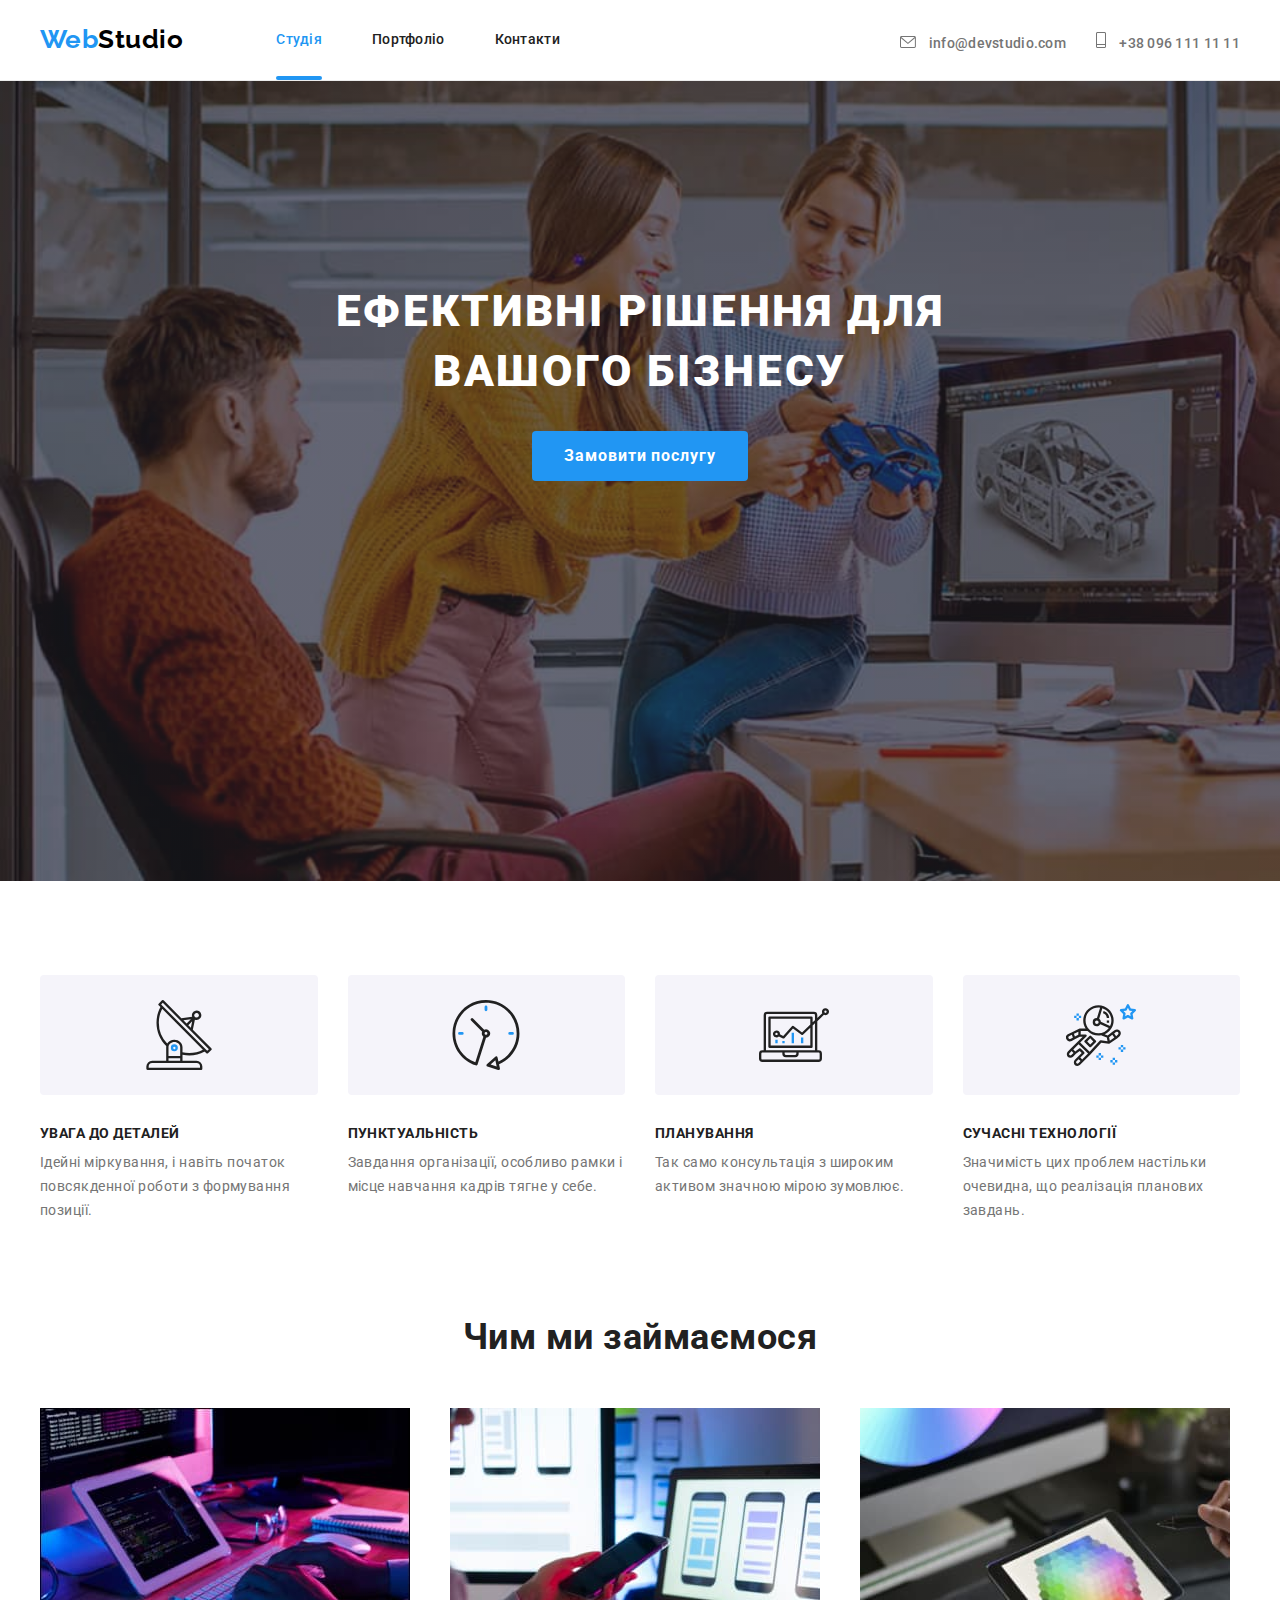
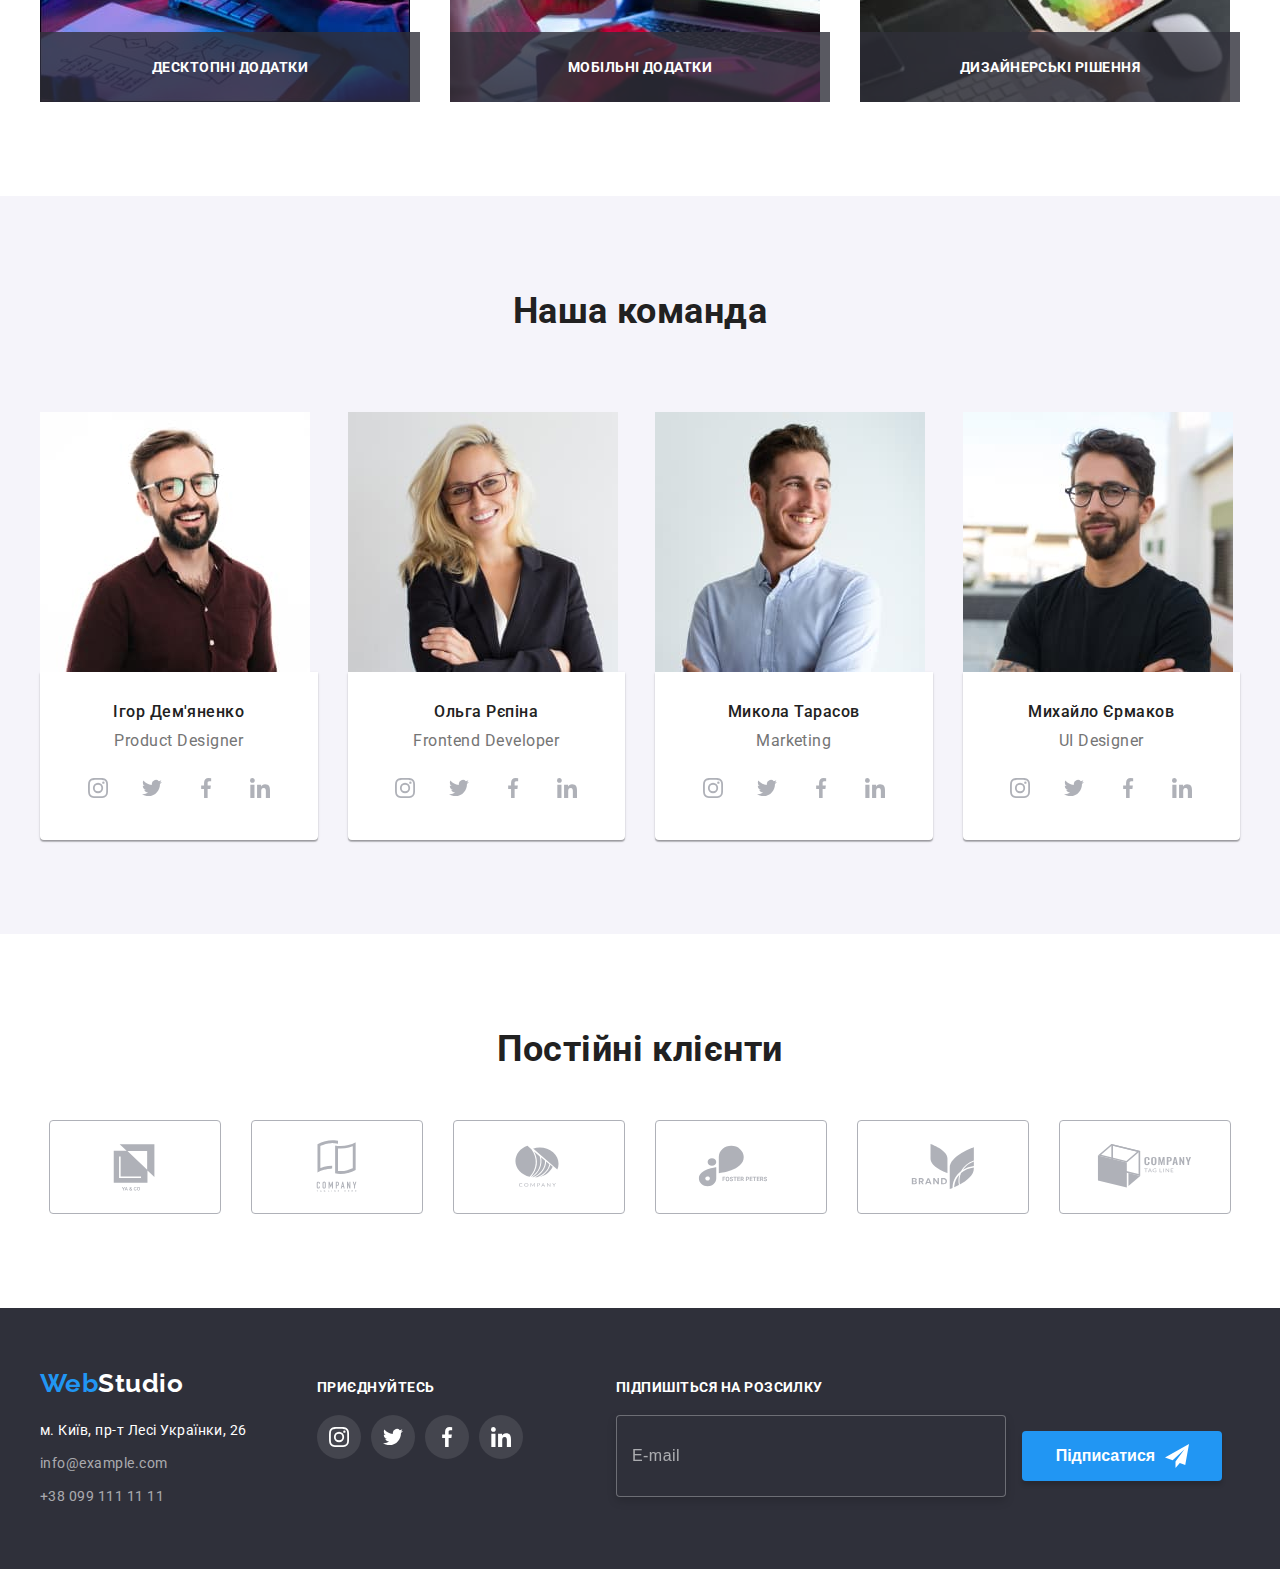
==== commit 0410e2c1: "portflio menu" ====
--- a/index.html
+++ b/index.html
@@ -14,7 +14,6 @@
     <link rel="stylesheet" href="https://cdnjs.cloudflare.com/ajax/libs/modern-normalize/1.1.0/modern-normalize.min.css"
         integrity="sha512-wpPYUAdjBVSE4KJnH1VR1HeZfpl1ub8YT/NKx4PuQ5NmX2tKuGu6U/JRp5y+Y8XG2tV+wKQpNHVUX03MfMFn9Q=="
         crossorigin="anonymous" referrerpolicy="no-referrer" />
-    <!-- <link rel="stylesheet" type="text/css" href="css/styles.css"> -->
     <link rel="stylesheet" type="text/css" href="./css/main.min.css">
 </head>
 
@@ -45,7 +44,7 @@
                 </label>
 
                 <label class="modal__label" for="comment">Коментар
-                    <textarea class="comment" name="comment" id="comment" placeholder="Введите текст"></textarea>
+                    <textarea class="comment" name="comment" id="comment" placeholder="Введіть текст"></textarea>
                 </label>
 
 
--- a/css/main.min.css
+++ b/css/main.min.css
@@ -1 +1 @@
-img{display:block}ul{list-style-type:none}body,h1,h2,h3,h4,p,ul{margin:0;padding:0}input,label,textarea{display:block}.filter__btn,.hero .hero__button,.modal__submit{font-family:inherit;font-weight:700;font-size:16px;line-height:1.875;color:#fff;background:#2196f3;border:0;border-radius:4px;cursor:pointer}.filter__btn:hover,.hero .hero__button:hover,.modal__submit:hover,.filter__btn:focus,.hero .hero__button:focus,.modal__submit:focus{background:#188ce8;box-shadow:0px 4px 4px rgba(0,0,0,.15);border-radius:4px;outline:rgba(0,0,0,0)}body{font-family:"Roboto",sans-serif;color:#212121;background-color:#fff;letter-spacing:.03em}.section{padding-top:60px;padding-bottom:60px}@media screen and (min-width: 1200px){.section{padding-top:94px;padding-bottom:94px}}.subject{font-style:normal;font-size:28px;line-height:1.1785714286;text-align:center}@media screen and (min-width: 1200px){.subject{font-size:36px;line-height:1.1666666667}}.basic-heding{font-weight:400;font-size:14px;line-height:1.1428571429;text-transform:uppercase}.visibility-hidden{position:absolute;width:1px;height:1px;margin:-1px;border:0;padding:0;white-space:nowrap;-webkit-clip-path:inset(100%);clip-path:inset(100%);clip:rect(0 0 0 0);overflow:hidden}.img{display:block;max-width:100%;height:auto}.container{padding-left:15px;padding-right:15px;margin:0 auto;min-width:320px}@media screen and (min-width: 480px){.container{width:480px}}@media screen and (min-width: 768px){.container{width:768px}}@media screen and (min-width: 1200px){.container{width:1200px}}.logo{margin-top:16px;margin-bottom:16px;color:#000;font-family:"Raleway",sans-serif;font-weight:700;font-size:24px;line-height:1.1666666667;text-decoration:none}.logo .color-accent{color:#2196f3}@media screen and (min-width: 768px){.logo{margin-top:26px}}@media screen and (min-width: 1200px){.logo{margin-top:24px;font-size:26px;line-height:1.1923076923}}.backdrop{position:fixed;top:0;left:0;width:100%;height:100%;background-color:rgba(0,0,0,.2);opacity:1;z-index:2;transition:opacity 250ms cubic-bezier(0.4, 0, 0.2, 1),visibility 250ms cubic-bezier(0.4, 0, 0.2, 1)}.backdrop.is-hidden{pointer-events:none;opacity:0;visibility:hidden}.modal{position:absolute;left:50%;top:50%;padding:40px 40px;transform:translate(-50%, -50%) scale(1);transition:transform 250ms cubic-bezier(0.4, 0, 0.2, 1);background:#fff;box-shadow:0px 1px 3px rgba(0,0,0,.12),0px 1px 1px rgba(0,0,0,.14),0px 2px 1px rgba(0,0,0,.2);border-radius:4px}@media screen and (min-width: 480px){.modal{min-width:450px}}@media screen and (min-width: 1200px){.modal{min-width:528px;min-height:581px}}.backdrop.is-hidden .modal{transform:translate(-50%, -50%) scale(1.2)}.modal__icon{width:18px;height:18px}.modal__title{font-weight:700;font-size:20px;line-height:1.15;text-align:center;color:#212121}.modal__icon{position:absolute;top:30px;left:14px;width:18px;height:18px;display:block;fill:#212121}.modal__label{position:relative;margin-top:10px;font-size:12px;line-height:1.1666666667;letter-spacing:.01em;color:#757575}.modal__input{margin-top:4px;padding-left:42px;width:100%;height:40px;border:1px solid rgba(33,33,33,.2);border-radius:4px;cursor:pointer;transition:fill 250ms cubic-bezier(0.4, 0, 0.2, 1),border 250ms cubic-bezier(0.4, 0, 0.2, 1)}.modal__input:focus{border:1px solid #2196f3;outline:none}.modal__input:focus+.modal__icon{fill:#2196f3}@media screen and (min-width: 1200px){.modal__input{min-width:448px}}.comment{margin-top:4px;padding:12px 16px;width:100%;height:120px;border:1px solid rgba(33,33,33,.2);border-radius:4px;cursor:pointer;resize:none;transition:border 250ms cubic-bezier(0.4, 0, 0.2, 1)}.comment:focus{border:1px solid #2196f3;outline:none}@media screen and (min-width: 1200px){.comment{min-width:448px}}.comment::-moz-placeholder{color:rgba(117,117,117,.5)}.comment:-ms-input-placeholder{color:rgba(117,117,117,.5)}.comment::placeholder{color:rgba(117,117,117,.5)}.checkbox__label{position:relative;overflow:hidden;display:flex;align-items:center;justify-content:center;margin-top:20px;font-size:12px;line-height:1.1666666667;color:#757575}@media screen and (min-width: 1200px){.checkbox__label{font-size:14px;line-height:1.7142857143}}.checkbox__input{position:absolute;top:-50px;left:-50px}.checkbox__input:focus+.checkbox__icon .checkbox__icon-uncheck{fill:#2196f3}.checkbox__input:checked+.checkbox__icon .checkbox__icon-uncheck{opacity:0;transition:opacity 250ms cubic-bezier(0.4, 0, 0.2, 1)}.checkbox__input:checked+.checkbox__icon .checkbox__icon-check{opacity:1}.checkbox__icon-uncheck{fill:#212121}.checkbox__icon-check{opacity:0;transition:opacity 250ms cubic-bezier(0.4, 0, 0.2, 1)}.checkbox__icon{width:16px;height:15px}.checkbox__text{-webkit-user-select:none;-moz-user-select:none;-ms-user-select:none;user-select:none;margin-left:8px}.checkbox__label-link{color:#2196f3;text-decoration:none;border-bottom:1px solid}.modal__submit{margin:30px auto 0;padding:0;width:200px;height:50px;display:block;letter-spacing:.06em;color:#fff;box-shadow:0px 4px 4px rgba(0,0,0,.15);transition:color 250ms cubic-bezier(0.4, 0, 0.2, 1),background-color 250ms cubic-bezier(0.4, 0, 0.2, 1),box-shadow 250ms cubic-bezier(0.4, 0, 0.2, 1)}.modal__submit:hover,.modal__submit:focus{color:#fff;box-shadow:0px 4px 4px rgba(0,0,0,.15)}.modal__close-button{position:absolute;top:8px;right:8px;width:30px;height:30px;padding:0;display:flex;justify-content:center;align-items:center;cursor:pointer;background-color:#fff;border:1px solid rgba(0,0,0,.1);border-radius:50%;transition:fill 250ms cubic-bezier(0.4, 0, 0.2, 1)}.modal__close-button:hover,.modal__close-button:focus{fill:#2196f3}.modal__close-icon{width:18px;height:18px}.header__social{margin-top:64px;display:flex;flex-wrap:wrap;gap:10px}@media screen and (min-width: 768px){.header__social{display:none}}.header__social-item{padding-right:10px;border-right:1px solid rgba(33,33,33,.2)}.header__social-item:last-child{border:none;padding:0}.header__social-link{font-weight:500;font-size:18px;line-height:1.2222222222;letter-spacing:.02em;color:#2196f3;text-decoration:none}.hero{padding-top:118px;background-image:linear-gradient(to right, rgba(47, 48, 58, 0.4), rgba(47, 48, 58, 0.4)),url("../img/mobile-first/header-img1-mobile.jpg");background-color:#2f303a;text-align:center;max-width:1600px;height:400px;margin-left:auto;margin-right:auto;background-repeat:no-repeat;background-size:cover}@media screen and (min-width: 1200px){.hero{padding-top:200px;height:600px;margin-top:0}}.hero .hero__title{margin:0 auto;max-width:696px;font-weight:900;font-size:26px;line-height:1.6153846154;color:#fff;text-transform:uppercase;letter-spacing:.06em}@media screen and (min-width: 768px)and (max-width: 1200px){.hero .hero__title{max-width:360px}}@media screen and (min-width: 1200px){.hero .hero__title{font-size:44px;line-height:1.3636363636}}.hero .hero__button{letter-spacing:.06em;margin-top:30px;padding:10px 24px;transition:background-color 250ms cubic-bezier(0.4, 0, 0.2, 1)}@media screen and (min-width: 1200px){.hero .hero__button{padding:10px 32px}}@media screen and (max-width: 768px){.hero{background-image:linear-gradient(to right, rgba(47, 48, 58, 0.4), rgba(47, 48, 58, 0.4)),url("../img/mobile-first/header-img1-mobile.jpg")}}@media screen and (max-width: 768px)and (min-device-pixel-ratio: 2),screen and (max-width: 768px)and (-webkit-min-device-pixel-ratio: 2),screen and (max-width: 768px)and (min-resolution: 192dpi),screen and (max-width: 768px)and (min-resolution: 2dppx){.hero{background-image:linear-gradient(to right, rgba(47, 48, 58, 0.4), rgba(47, 48, 58, 0.4)),url("../img/mobile-first/header-img2-mobile.jpg")}}@media(min-width: 768px)and (max-width: 1200px){.hero{background-image:url("../img/mobile-first/header-img1-tablet.jpg")}}@media(min-width: 768px)and (max-width: 1200px)and (min-device-pixel-ratio: 2),(min-width: 768px)and (max-width: 1200px)and (-webkit-min-device-pixel-ratio: 2),(min-width: 768px)and (max-width: 1200px)and (min-resolution: 192dpi),(min-width: 768px)and (max-width: 1200px)and (min-resolution: 2dppx){.hero{background-image:url("../img/mobile-first/header-img2-tablet.jpg")}}@media screen and (min-width: 1200px){.hero{background-image:url("../img/mobile-first/header-img1-desk.jpg")}}@media screen and (min-width: 1200px)and (min-device-pixel-ratio: 2),screen and (min-width: 1200px)and (-webkit-min-device-pixel-ratio: 2),screen and (min-width: 1200px)and (min-resolution: 192dpi),screen and (min-width: 1200px)and (min-resolution: 2dppx){.hero{background-image:url("../img/mobile-first/header-img2-desk.jpg")}}@media screen and (max-width: 768px){.join{margin-top:60px}}@media screen and (min-width: 1200px){.join{margin-left:70px}}.join__title{font-weight:700;color:#fff}.join__social{margin-top:20px;display:flex;justify-content:center}.join__link{width:44px;height:44px;display:inline-flex;justify-content:center;align-items:center;border-radius:50%;background-color:rgba(255,255,255,.1);fill:#fff;transition:background-color 250ms cubic-bezier(0.4, 0, 0.2, 1)}.join__link:hover,.join__link:focus{background-color:#2196f3;border-radius:50%;fill:#fff;outline:none}.join__item+.join__item{margin-left:10px}.join__svg{width:20px;height:20px}.subscribe{margin-top:60px}@media screen and (min-width: 1200px){.subscribe{margin-top:0;margin-left:93px}}.subscribe__title{font-weight:700;color:#fff}.subscribe__form{margin-top:20px}.subscribe__input{padding:15px;display:inline-flex;justify-content:center;width:100%;height:50px;color:#fff;background-color:#2f303a;border:1px solid rgba(255,255,255,.3);filter:drop-shadow(0px 4px 4px rgba(0, 0, 0, 0.15));border-radius:4px;cursor:pointer}@media screen and (min-width: 768px){.subscribe__input{width:450px;display:block}}@media screen and (min-width: 768px)and (min-width: 1200px){.subscribe__input{display:inline-flex;width:358px}}.subscribe__input:focus{outline:none}.subscribe__input::-moz-placeholder{font-size:16px;line-height:1.25;letter-spacing:.03em;color:rgba(255,255,255,.6);background-color:#2f303a}.subscribe__input:-ms-input-placeholder{font-size:16px;line-height:1.25;letter-spacing:.03em;color:rgba(255,255,255,.6);background-color:#2f303a}.subscribe__input::placeholder{font-size:16px;line-height:1.25;letter-spacing:.03em;color:rgba(255,255,255,.6);background-color:#2f303a}.subscribe__btn{display:inline-flex;justify-content:center;align-items:center;margin-top:20px;padding:0;width:200px;height:50px;font-weight:700;font-size:16px;line-height:1.875;color:#fff;background-color:#2196f3;box-shadow:0px 4px 4px rgba(0,0,0,.15);border-radius:4px;border:none;cursor:pointer}@media screen and (min-width: 1200px){.subscribe__btn{margin-top:0;margin-left:12px}}.subscribe__svg{margin-left:10px;width:24px;height:24px}@media screen and (min-width: 768px){.advantage__list{display:flex;flex-wrap:wrap;gap:30px}}.advantage__list :first-child{margin-top:0px}@media screen and (max-width: 767px){.advantage__item{margin-top:30px}}@media screen and (min-width: 768px){.advantage__item{flex-basis:calc((100% - 30px)/2)}}@media screen and (min-width: 1200px){.advantage__item{flex-basis:calc((100% - 90px)/4)}}.advantage__svg{height:70px;width:70px;transition:fill 250ms cubic-bezier(0.4, 0, 0.2, 1)}.advantage__icon{display:inline-flex;align-items:center;justify-content:center;background-color:#f5f4fa;height:120px;width:100%;border-radius:4px;fill:#212121}@media screen and (min-width: 768px){.advantage__icon{width:100%;height:120px}}.advantage__header{font-weight:700;margin-top:30px;text-align:center}@media screen and (min-width: 768px){.advantage__header{text-align:left}}.advantage__text{margin-top:10px;font-size:14px;line-height:1.7;color:#757575}.work{padding-top:0;display:none}@media screen and (min-width: 1200px){.work{display:block}}.work__list{margin-top:50px;display:flex;flex-wrap:wrap;gap:30px}.work__list-item{position:relative;flex-basis:calc((100% - 60px)/3)}.work__header{position:absolute;padding:27px 0px;bottom:0;width:100%;text-align:center;font-weight:700;color:#fff;background-color:rgba(47,48,58,.8)}.our-team{background-color:#f5f4fa}@media screen and (min-width: 768px){.our-team__list{display:flex;flex-wrap:wrap;gap:30px}}@media screen and (min-width: 1200px){.our-team__list{margin-top:50px}}.our-team__item{margin-top:30px}@media screen and (min-width: 768px)and (max-width: 1200px){.our-team__item{flex-basis:calc((100% - 30px)/2)}}@media screen and (min-width: 1200px){.our-team__item{flex-basis:calc((100% - 90px)/4)}}.our-team__box{max-width:100%}.our-team__wrapper{padding-top:30px;padding-bottom:24px;background-color:#fff;box-shadow:0px 1px 3px rgba(0,0,0,.12),0px 1px 1px rgba(0,0,0,.14),0px 2px 1px rgba(0,0,0,.2);border-radius:0px 0px 4px 4px}@media screen and (min-width: 1200px){.our-team__wrapper{padding-top:30px;padding-bottom:30px}}.our-team__name{font-weight:500;font-size:16px;line-height:1.1875;text-align:center}.our-team__text-subject{margin-top:10px;font-size:16px;line-height:1.1875;color:#757575;text-align:center}.our-team__social{margin-top:16px;display:flex;justify-content:center;gap:10px}.our-team__icon{width:44px;height:44px;display:inline-flex;align-items:center;justify-content:center;fill:#afb1b8;border-radius:50%;transition:background-color 250ms cubic-bezier(0.4, 0, 0.2, 1),fill 250ms cubic-bezier(0.4, 0, 0.2, 1)}.our-team__icon:hover,.our-team__icon:focus{background-color:#2196f3;fill:#fff;outline:none}.our-team__social-svg{display:inline-block;width:20px;height:20px}.clients__list{margin-top:30px;display:flex;flex-wrap:wrap;justify-content:center;gap:30px}@media screen and (min-width: 1200px){.clients__list{margin-top:50px}}.clients__link{display:flex;justify-content:center;align-items:center;height:92px;width:210px;border:1px solid #afb1b8;border-radius:4px;fill:#afb1b8;transition:fill 250ms cubic-bezier(0.4, 0, 0.2, 1),border 250ms cubic-bezier(0.4, 0, 0.2, 1)}.clients__link:hover,.clients__link:focus{fill:#2196f3;border:1px solid #2196f3;border-radius:4px;outline:none}@media screen and (min-width: 768px)and (max-width: 1199px){.clients__link{width:226px}}@media screen and (min-width: 1200px){.clients__link{width:170px}}.clients__svg{width:106px;height:60px}.filter{display:flex;flex-wrap:wrap;gap:15px 8px}@media screen and (min-width: 768px){.filter{justify-content:center}}.filter__item .btn-current{background:#2196f3;color:#fff}.filter__btn{padding:6px 22px;font-weight:500;line-height:1.9;color:#212121;background:#f5f4fa;transition:background-color 250ms cubic-bezier(0.4, 0, 0.2, 1),color 250ms cubic-bezier(0.4, 0, 0.2, 1),box-shadow 250ms cubic-bezier(0.4, 0, 0.2, 1)}.filter__btn:hover,.filter__btn:focus{background-color:#2196f3;color:#fff;box-shadow:0px 3px 1px rgba(0,0,0,.1),0px 1px 2px rgba(0,0,0,.08),0px 2px 2px rgba(0,0,0,.12)}.gallery{margin-top:40px}@media screen and (min-width: 768px){.gallery{display:flex;flex-wrap:wrap;gap:30px}}@media screen and (max-width: 480px){.gallery__card{margin-top:30px}.gallery__card:first-child{margin-top:0}}@media screen and (min-width: 768px){.gallery__card{flex-basis:calc((100% - 30px)/2)}}@media screen and (min-width: 1200px){.gallery__card{flex-basis:calc((100% - 60px)/3)}}.gallery__card:focus .overlay,.gallery__card:hover .overlay{transform:translateY(0)}.gallery__link{display:block;text-decoration:none;transition:box-shadow 250ms cubic-bezier(0.4, 0, 0.2, 1)}.gallery__link:hover,.gallery__link:focus{box-shadow:0px 1px 1px rgba(0,0,0,.12),0px 4px 4px rgba(0,0,0,.06),1px 4px 6px rgba(0,0,0,.16);outline:none}@media screen and (min-width: 768px){.gallery__link{display:flex;flex-direction:column;height:100%}}.gallery__border{padding:20px 24px;border:1px solid #eee;border-top:0}@media screen and (min-width: 768px){.gallery__border{flex-grow:1}}.gallery__heading{font-size:18px;line-height:2;letter-spacing:.06em;color:#212121}.gallery__paragraph{margin-top:4px;font-size:16px;line-height:1.9;color:#757575}.gallery__overlay-wrapper{position:relative;overflow:hidden}.gallery__overlay-wrapper .overlay{position:absolute;left:0;top:1px;height:100%;padding:63px 24px;font-size:18px;line-height:1.55;letter-spacing:.03em;color:#fff;background:rgba(33,150,243,.9);transform:translateY(100%);transition:transform 250ms cubic-bezier(0.4, 0, 0.2, 1)}.header{position:relative;border-bottom:1px solid #ececec}.header__container{display:flex;justify-content:space-between}@media screen and (min-width: 768px){.header__container{justify-content:start}}.menu__wrapper{display:none}@media screen and (min-width: 768px){.menu__wrapper{display:flex}}@media screen and (min-width: 1200px){.menu__wrapper{flex-grow:1}}.menu__wrapper.is-open{display:block;z-index:1;position:absolute;padding:48px 40px;top:0;left:0;width:100%;background-color:#fff}@media screen and (min-width: 768px){.menu__wrapper.is-open{padding:0;position:static;display:flex}}.btn__menu-button{margin-top:10px;padding:0;border:none;background:rgba(0,0,0,0)}@media screen and (min-width: 768px){.btn__menu-button{display:none}}.btn__menu-button.is-open{z-index:100}.btn__menu-button .icon__cross{display:none}.btn__menu-button.is-open .icon__cross{display:block}.btn__menu-button.is-open .icon__menu{display:none}.icon__cross{transition:color 250ms cubic-bezier(0.4, 0, 0.2, 1)}.icon__cross:hover{fill:#2196f3}.header__site-nav{margin-bottom:-32px}@media screen and (min-width: 768px){.header__site-nav{margin-bottom:0px;margin-left:88px;display:flex;gap:50px}}@media screen and (min-width: 1200px){.header__site-nav{margin-left:93px}}.header__link{display:block;text-decoration:none;color:#212121;font-weight:500;font-size:40px;line-height:1.175;letter-spacing:.02em;margin-bottom:32px}.header__link:hover{color:#2196f3}@media screen and (min-width: 768px){.header__link{position:relative;margin-bottom:0px;padding-top:32px;padding-bottom:32px;font-size:14px;line-height:1.14;transition:color 250ms cubic-bezier(0.4, 0, 0.2, 1)}.header__link:hover{color:#2196f3;outline:none}}.header__current{color:#2196f3}@media screen and (min-width: 768px){.header__current::after{content:"";position:absolute;bottom:0;display:block;width:100%;height:4px;background:#2196f3;border-radius:2px}}@media screen and (max-width: 768px){.header__contacts{margin-top:300px;display:flex;gap:32px;flex-direction:column-reverse}}@media screen and (min-width: 768px){.header__contacts{display:block;margin-top:21px;margin-left:90px}}@media screen and (min-width: 1200px){.header__contacts{gap:30px;margin-top:32px;margin-left:0;display:flex;flex-direction:row;flex-grow:1;justify-content:end;align-items:baseline}}.header__contacts-link{font-weight:500;font-size:34px;line-height:1.1764705882;letter-spacing:.02em;color:#2196f3;text-decoration:none;transition:color 250ms cubic-bezier(0.4, 0, 0.2, 1),fill 250ms cubic-bezier(0.4, 0, 0.2, 1)}.header__contacts-link:hover{color:#2196f3;outline:none}@media screen and (min-width: 768px)and (max-width: 1199px){.header__contacts-link{display:flex}}@media screen and (min-width: 768px){.header__contacts-link{color:#757575;font-size:12px;line-height:1.1666666667;fill:#757575;transition:color 250ms cubic-bezier(0.4, 0, 0.2, 1),fill 250ms cubic-bezier(0.4, 0, 0.2, 1)}.header__contacts-link:hover,.header__contacts-link:focus{fill:#2196f3;color:#2196f3;outline:none}}@media screen and (min-width: 1200px){.header__contacts-link{font-size:14px;line-height:1.1428571429}}.header__mail{color:#757575;font-size:24px;line-height:1.1666666667}@media screen and (min-width: 768px){.header__mail{font-size:12px;font-weight:500;line-height:1.1666666667}}@media screen and (min-width: 1200px){.header__mail{font-size:14px;line-height:1.1428571429}}.header__contacts-svg{display:none}@media screen and (min-width: 768px)and (max-width: 1200px){.header__contacts-svg{margin-right:8px;width:14px;height:10px;display:inline-block}.header__contacts-svg.header__contacts-icon-phone{width:10px;height:14px}}@media screen and (min-width: 1200px){.header__contacts-svg{margin-right:10px;width:16px;height:12px;display:inline-block}.header__contacts-svg.header__contacts-icon-phone{width:10px;height:16px}}@media screen and (min-width: 768px)and (max-width: 1199px){.header__contacts-item{margin-top:10px}.header__contacts-item:first-child{margin-top:0}}.footer__logo{color:#fff}.footer{padding-top:60px;padding-bottom:60px;background:#2f303a}@media screen and (min-width: 1200px){.footer{padding-top:60px}}.footer__wrapper{text-align:center}@media screen and (min-width: 768px){.footer__wrapper{display:flex;flex-wrap:wrap;justify-content:center;-moz-column-gap:165px;column-gap:165px;align-items:baseline}}@media screen and (min-width: 1200px){.footer__wrapper{-moz-column-gap:0;column-gap:0;justify-content:start;text-align:left}}.footer__address{margin-top:20px}.footer__address .footer__item+.footer__item{margin-top:8px}@media screen and (min-width: 768px){.footer__address .footer__item+.footer__item{margin-top:9px}}.footer__link{font-style:normal;font-size:14px;line-height:1.7;color:rgba(255,255,255,.6);text-decoration:none;display:block;transition:color 250ms cubic-bezier(0.4, 0, 0.2, 1)}.footer__link:hover,.footer__link:focus{color:#fff;outline:none}.footer__white-link{color:#fff}/*# sourceMappingURL=main.min.css.map */+img{display:block}ul{list-style-type:none}body,h1,h2,h3,h4,p,ul{margin:0;padding:0}input,label,textarea{display:block}.filter__btn,.hero .hero__button,.modal__submit{font-family:inherit;font-weight:700;font-size:16px;line-height:1.875;color:#fff;background:#2196f3;border:0;border-radius:4px;cursor:pointer}.filter__btn:hover,.hero .hero__button:hover,.modal__submit:hover,.filter__btn:focus,.hero .hero__button:focus,.modal__submit:focus{background:#188ce8;box-shadow:0px 4px 4px rgba(0,0,0,.15);border-radius:4px;outline:rgba(0,0,0,0)}body{font-family:"Roboto",sans-serif;color:#212121;background-color:#fff;letter-spacing:.03em}.section{padding-top:60px;padding-bottom:60px}@media screen and (min-width: 1200px){.section{padding-top:94px;padding-bottom:94px}}.subject{font-style:normal;font-size:28px;line-height:1.1785714286;text-align:center}@media screen and (min-width: 1200px){.subject{font-size:36px;line-height:1.1666666667}}.basic-heding{font-weight:400;font-size:14px;line-height:1.1428571429;text-transform:uppercase}.visibility-hidden{position:absolute;width:1px;height:1px;margin:-1px;border:0;padding:0;white-space:nowrap;-webkit-clip-path:inset(100%);clip-path:inset(100%);clip:rect(0 0 0 0);overflow:hidden}.img{display:block;max-width:100%;height:auto}.container{padding-left:15px;padding-right:15px;margin:0 auto;min-width:320px}@media screen and (min-width: 480px){.container{width:480px}}@media screen and (min-width: 768px){.container{width:768px}}@media screen and (min-width: 1200px){.container{width:1200px}}.logo{margin-top:16px;margin-bottom:16px;color:#000;font-family:"Raleway",sans-serif;font-weight:700;font-size:24px;line-height:1.1666666667;text-decoration:none}.logo .color-accent{color:#2196f3}@media screen and (min-width: 768px){.logo{margin-top:26px}}@media screen and (min-width: 1200px){.logo{margin-top:24px;font-size:26px;line-height:1.1923076923}}.backdrop{position:fixed;top:0;left:0;width:100%;height:100%;background-color:rgba(0,0,0,.2);opacity:1;z-index:2;transition:opacity 250ms cubic-bezier(0.4, 0, 0.2, 1),visibility 250ms cubic-bezier(0.4, 0, 0.2, 1)}.backdrop.is-hidden{pointer-events:none;opacity:0;visibility:hidden}.modal{min-width:90%;position:absolute;left:50%;top:50%;padding:40px 40px;transform:translate(-50%, -50%) scale(1);transition:transform 250ms cubic-bezier(0.4, 0, 0.2, 1);background:#fff;box-shadow:0px 1px 3px rgba(0,0,0,.12),0px 1px 1px rgba(0,0,0,.14),0px 2px 1px rgba(0,0,0,.2);border-radius:4px}@media screen and (min-width: 480px){.modal{min-width:450px}}@media screen and (min-width: 1200px){.modal{min-width:528px;min-height:581px}}.backdrop.is-hidden .modal{transform:translate(-50%, -50%) scale(1.2)}.modal__icon{width:18px;height:18px}.modal__title{font-weight:700;font-size:20px;line-height:1.15;text-align:center;color:#212121}.modal__icon{position:absolute;top:30px;left:14px;width:18px;height:18px;display:block;fill:#212121}.modal__label{position:relative;margin-top:10px;font-size:12px;line-height:1.1666666667;letter-spacing:.01em;color:#757575}.modal__input{margin-top:4px;padding-left:42px;width:100%;height:40px;border:1px solid rgba(33,33,33,.2);border-radius:4px;cursor:pointer;transition:fill 250ms cubic-bezier(0.4, 0, 0.2, 1),border 250ms cubic-bezier(0.4, 0, 0.2, 1)}.modal__input:focus{border:1px solid #2196f3;outline:none}.modal__input:focus+.modal__icon{fill:#2196f3}@media screen and (min-width: 1200px){.modal__input{min-width:448px}}.comment{margin-top:4px;padding:12px 16px;width:100%;height:120px;border:1px solid rgba(33,33,33,.2);border-radius:4px;cursor:pointer;resize:none;transition:border 250ms cubic-bezier(0.4, 0, 0.2, 1)}.comment:focus{border:1px solid #2196f3;outline:none}@media screen and (min-width: 1200px){.comment{min-width:448px}}.comment::-moz-placeholder{color:rgba(117,117,117,.5)}.comment:-ms-input-placeholder{color:rgba(117,117,117,.5)}.comment::placeholder{color:rgba(117,117,117,.5)}.checkbox__label{position:relative;overflow:hidden;display:flex;align-items:center;justify-content:center;margin-top:20px;font-size:12px;line-height:1.1666666667;color:#757575}@media screen and (min-width: 1200px){.checkbox__label{font-size:14px;line-height:1.7142857143}}.checkbox__input{position:absolute;top:-50px;left:-50px}.checkbox__input:focus+.checkbox__icon .checkbox__icon-uncheck{fill:#2196f3}.checkbox__input:checked+.checkbox__icon .checkbox__icon-uncheck{opacity:0;transition:opacity 250ms cubic-bezier(0.4, 0, 0.2, 1)}.checkbox__input:checked+.checkbox__icon .checkbox__icon-check{opacity:1}.checkbox__icon-uncheck{fill:#212121}.checkbox__icon-check{opacity:0;transition:opacity 250ms cubic-bezier(0.4, 0, 0.2, 1)}.checkbox__icon{width:16px;height:15px}.checkbox__text{-webkit-user-select:none;-moz-user-select:none;-ms-user-select:none;user-select:none;margin-left:8px}.checkbox__label-link{color:#2196f3;text-decoration:none;border-bottom:1px solid}.modal__submit{margin:30px auto 0;padding:0;width:200px;height:50px;display:block;letter-spacing:.06em;color:#fff;box-shadow:0px 4px 4px rgba(0,0,0,.15);transition:color 250ms cubic-bezier(0.4, 0, 0.2, 1),background-color 250ms cubic-bezier(0.4, 0, 0.2, 1),box-shadow 250ms cubic-bezier(0.4, 0, 0.2, 1)}.modal__submit:hover,.modal__submit:focus{color:#fff;box-shadow:0px 4px 4px rgba(0,0,0,.15)}.modal__close-button{position:absolute;top:8px;right:8px;width:30px;height:30px;padding:0;display:flex;justify-content:center;align-items:center;cursor:pointer;background-color:#fff;border:1px solid rgba(0,0,0,.1);border-radius:50%;transition:fill 250ms cubic-bezier(0.4, 0, 0.2, 1)}.modal__close-button:hover,.modal__close-button:focus{fill:#2196f3}.modal__close-icon{width:18px;height:18px}.header__social{margin-top:64px;display:flex;flex-wrap:wrap;gap:10px}@media screen and (min-width: 768px){.header__social{display:none}}.header__social-item{padding-right:10px;border-right:1px solid rgba(33,33,33,.2)}.header__social-item:last-child{border:none;padding:0}.header__social-link{font-weight:500;font-size:18px;line-height:1.2222222222;letter-spacing:.02em;color:#2196f3;text-decoration:none}.hero{padding-top:118px;background-image:linear-gradient(to right, rgba(47, 48, 58, 0.4), rgba(47, 48, 58, 0.4)),url("../img/mobile-first/header-img1-mobile.jpg");background-color:#2f303a;text-align:center;max-width:1600px;height:400px;margin-left:auto;margin-right:auto;background-repeat:no-repeat;background-size:cover}@media screen and (min-width: 1200px){.hero{padding-top:200px;height:600px;margin-top:0}}.hero .hero__title{margin:0 auto;max-width:696px;font-weight:900;font-size:26px;line-height:1.6153846154;color:#fff;text-transform:uppercase;letter-spacing:.06em}@media screen and (min-width: 768px)and (max-width: 1200px){.hero .hero__title{max-width:360px}}@media screen and (min-width: 1200px){.hero .hero__title{font-size:44px;line-height:1.3636363636}}.hero .hero__button{letter-spacing:.06em;margin-top:30px;padding:10px 24px;transition:background-color 250ms cubic-bezier(0.4, 0, 0.2, 1)}@media screen and (min-width: 1200px){.hero .hero__button{padding:10px 32px}}@media screen and (max-width: 768px){.hero{background-image:linear-gradient(to right, rgba(47, 48, 58, 0.4), rgba(47, 48, 58, 0.4)),url("../img/mobile-first/header-img1-mobile.jpg")}}@media screen and (max-width: 768px)and (min-device-pixel-ratio: 2),screen and (max-width: 768px)and (-webkit-min-device-pixel-ratio: 2),screen and (max-width: 768px)and (min-resolution: 192dpi),screen and (max-width: 768px)and (min-resolution: 2dppx){.hero{background-image:linear-gradient(to right, rgba(47, 48, 58, 0.4), rgba(47, 48, 58, 0.4)),url("../img/mobile-first/header-img2-mobile.jpg")}}@media(min-width: 768px)and (max-width: 1200px){.hero{background-image:linear-gradient(to right, rgba(47, 48, 58, 0.4), rgba(47, 48, 58, 0.4)),url("../img/mobile-first/header-img1-tablet.jpg")}}@media(min-width: 768px)and (max-width: 1200px)and (min-device-pixel-ratio: 2),(min-width: 768px)and (max-width: 1200px)and (-webkit-min-device-pixel-ratio: 2),(min-width: 768px)and (max-width: 1200px)and (min-resolution: 192dpi),(min-width: 768px)and (max-width: 1200px)and (min-resolution: 2dppx){.hero{background-image:linear-gradient(to right, rgba(47, 48, 58, 0.4), rgba(47, 48, 58, 0.4)),url("../img/mobile-first/header-img2-tablet.jpg")}}@media screen and (min-width: 1200px){.hero{background-image:linear-gradient(to right, rgba(47, 48, 58, 0.4), rgba(47, 48, 58, 0.4)),url("../img/mobile-first/header-img1-desk.jpg")}}@media screen and (min-width: 1200px)and (min-device-pixel-ratio: 2),screen and (min-width: 1200px)and (-webkit-min-device-pixel-ratio: 2),screen and (min-width: 1200px)and (min-resolution: 192dpi),screen and (min-width: 1200px)and (min-resolution: 2dppx){.hero{background-image:linear-gradient(to right, rgba(47, 48, 58, 0.4), rgba(47, 48, 58, 0.4)),url("../img/mobile-first/header-img2-desk.jpg")}}@media screen and (max-width: 768px){.join{margin-top:60px}}@media screen and (min-width: 1200px){.join{margin-left:70px}}.join__title{font-weight:700;color:#fff}.join__social{margin-top:20px;display:flex;justify-content:center}.join__link{width:44px;height:44px;display:inline-flex;justify-content:center;align-items:center;border-radius:50%;background-color:rgba(255,255,255,.1);fill:#fff;transition:background-color 250ms cubic-bezier(0.4, 0, 0.2, 1)}.join__link:hover,.join__link:focus{background-color:#2196f3;border-radius:50%;fill:#fff;outline:none}.join__item+.join__item{margin-left:10px}.join__svg{width:20px;height:20px}.subscribe{margin-top:60px}@media screen and (min-width: 1200px){.subscribe{margin-top:0;margin-left:93px}}.subscribe__title{font-weight:700;color:#fff}.subscribe__form{margin-top:20px}.subscribe__input{padding:15px;display:inline-flex;justify-content:center;width:100%;height:50px;color:#fff;background-color:#2f303a;border:1px solid rgba(255,255,255,.3);filter:drop-shadow(0px 4px 4px rgba(0, 0, 0, 0.15));border-radius:4px;cursor:pointer}@media screen and (min-width: 768px){.subscribe__input{width:450px;display:block}}@media screen and (min-width: 768px)and (min-width: 1200px){.subscribe__input{display:inline-flex;width:358px}}.subscribe__input:focus{outline:none}.subscribe__input::-moz-placeholder{font-size:16px;line-height:1.25;letter-spacing:.03em;color:rgba(255,255,255,.6);background-color:#2f303a}.subscribe__input:-ms-input-placeholder{font-size:16px;line-height:1.25;letter-spacing:.03em;color:rgba(255,255,255,.6);background-color:#2f303a}.subscribe__input::placeholder{font-size:16px;line-height:1.25;letter-spacing:.03em;color:rgba(255,255,255,.6);background-color:#2f303a}.subscribe__btn{display:inline-flex;justify-content:center;align-items:center;margin-top:20px;padding:0;width:200px;height:50px;font-weight:700;font-size:16px;line-height:1.875;color:#fff;background-color:#2196f3;box-shadow:0px 4px 4px rgba(0,0,0,.15);border-radius:4px;border:none;cursor:pointer}@media screen and (min-width: 1200px){.subscribe__btn{margin-top:0;margin-left:12px}}.subscribe__svg{margin-left:10px;width:24px;height:24px}@media screen and (min-width: 768px){.advantage__list{display:flex;flex-wrap:wrap;gap:30px}}.advantage__list :first-child{margin-top:0px}@media screen and (max-width: 767px){.advantage__item{margin-top:30px}}@media screen and (min-width: 768px){.advantage__item{flex-basis:calc((100% - 30px)/2)}}@media screen and (min-width: 1200px){.advantage__item{flex-basis:calc((100% - 90px)/4)}}.advantage__svg{height:70px;width:70px;transition:fill 250ms cubic-bezier(0.4, 0, 0.2, 1)}.advantage__icon{display:inline-flex;align-items:center;justify-content:center;background-color:#f5f4fa;height:120px;width:100%;border-radius:4px;fill:#212121}@media screen and (min-width: 768px){.advantage__icon{width:100%;height:120px}}.advantage__header{font-weight:700;margin-top:30px;text-align:center}@media screen and (min-width: 768px){.advantage__header{text-align:left}}.advantage__text{margin-top:10px;font-size:14px;line-height:1.7;color:#757575}.work{padding-top:0;display:none}@media screen and (min-width: 1200px){.work{display:block}}.work__list{margin-top:50px;display:flex;flex-wrap:wrap;gap:30px}.work__list-item{position:relative;flex-basis:calc((100% - 60px)/3)}.work__header{position:absolute;padding:27px 0px;bottom:0;width:100%;text-align:center;font-weight:700;color:#fff;background-color:rgba(47,48,58,.8)}.our-team{background-color:#f5f4fa}@media screen and (min-width: 768px){.our-team__list{display:flex;flex-wrap:wrap;gap:30px}}@media screen and (min-width: 1200px){.our-team__list{margin-top:50px}}.our-team__item{margin-top:30px}@media screen and (min-width: 768px)and (max-width: 1200px){.our-team__item{flex-basis:calc((100% - 30px)/2)}}@media screen and (min-width: 1200px){.our-team__item{flex-basis:calc((100% - 90px)/4)}}.our-team__box{max-width:100%}.our-team__wrapper{padding-top:30px;padding-bottom:24px;background-color:#fff;box-shadow:0px 1px 3px rgba(0,0,0,.12),0px 1px 1px rgba(0,0,0,.14),0px 2px 1px rgba(0,0,0,.2);border-radius:0px 0px 4px 4px}@media screen and (min-width: 1200px){.our-team__wrapper{padding-top:30px;padding-bottom:30px}}.our-team__name{font-weight:500;font-size:16px;line-height:1.1875;text-align:center}.our-team__text-subject{margin-top:10px;font-size:16px;line-height:1.1875;color:#757575;text-align:center}.our-team__social{margin-top:16px;display:flex;justify-content:center;gap:10px}.our-team__icon{width:44px;height:44px;display:inline-flex;align-items:center;justify-content:center;fill:#afb1b8;border-radius:50%;transition:background-color 250ms cubic-bezier(0.4, 0, 0.2, 1),fill 250ms cubic-bezier(0.4, 0, 0.2, 1)}.our-team__icon:hover,.our-team__icon:focus{background-color:#2196f3;fill:#fff;outline:none}.our-team__social-svg{display:inline-block;width:20px;height:20px}.clients__list{margin-top:30px;display:flex;flex-wrap:wrap;justify-content:center;gap:30px}@media screen and (min-width: 1200px){.clients__list{margin-top:50px}}.clients__link{display:flex;justify-content:center;align-items:center;height:92px;width:210px;border:1px solid #afb1b8;border-radius:4px;fill:#afb1b8;transition:fill 250ms cubic-bezier(0.4, 0, 0.2, 1),border 250ms cubic-bezier(0.4, 0, 0.2, 1)}.clients__link:hover,.clients__link:focus{fill:#2196f3;border:1px solid #2196f3;border-radius:4px;outline:none}@media screen and (min-width: 768px)and (max-width: 1199px){.clients__link{width:226px}}@media screen and (min-width: 1200px){.clients__link{width:170px}}.clients__svg{width:106px;height:60px}.filter{display:flex;flex-wrap:wrap;gap:15px 8px}@media screen and (max-width: 767px){.filter{max-width:400px}}@media screen and (min-width: 768px){.filter{justify-content:center}}.filter__item .btn-current{background:#2196f3;color:#fff}.filter__btn{padding:6px 22px;font-weight:500;line-height:1.9;color:#212121;background:#f5f4fa;transition:background-color 250ms cubic-bezier(0.4, 0, 0.2, 1),color 250ms cubic-bezier(0.4, 0, 0.2, 1),box-shadow 250ms cubic-bezier(0.4, 0, 0.2, 1)}.filter__btn:hover,.filter__btn:focus{background-color:#2196f3;color:#fff;box-shadow:0px 3px 1px rgba(0,0,0,.1),0px 1px 2px rgba(0,0,0,.08),0px 2px 2px rgba(0,0,0,.12)}.gallery{margin-top:40px}@media screen and (min-width: 768px){.gallery{display:flex;flex-wrap:wrap;gap:30px;margin-top:30px}}@media screen and (min-width: 1200px){.gallery{margin-top:50px}}@media screen and (max-width: 480px){.gallery__card{margin-top:30px}.gallery__card:first-child{margin-top:0}}@media screen and (min-width: 768px){.gallery__card{flex-basis:calc((100% - 30px)/2)}}@media screen and (min-width: 1200px){.gallery__card{flex-basis:calc((100% - 60px)/3)}}.gallery__card:focus .overlay,.gallery__card:hover .overlay{transform:translateY(0)}.gallery__link{display:block;text-decoration:none;transition:box-shadow 250ms cubic-bezier(0.4, 0, 0.2, 1)}.gallery__link:hover,.gallery__link:focus{box-shadow:0px 1px 1px rgba(0,0,0,.12),0px 4px 4px rgba(0,0,0,.06),1px 4px 6px rgba(0,0,0,.16);outline:none}@media screen and (min-width: 768px){.gallery__link{display:flex;flex-direction:column;height:100%}}.gallery__border{padding:20px 24px;border:1px solid #eee;border-top:0}@media screen and (min-width: 768px){.gallery__border{flex-grow:1}}.gallery__heading{font-size:18px;line-height:2;letter-spacing:.06em;color:#212121}.gallery__paragraph{margin-top:4px;font-size:16px;line-height:1.9;color:#757575}.gallery__overlay-wrapper{position:relative;overflow:hidden}.gallery__overlay-wrapper .overlay{position:absolute;left:0;top:1px;height:100%;padding:63px 24px;font-size:18px;line-height:1.55;letter-spacing:.03em;color:#fff;background:rgba(33,150,243,.9);transform:translateY(100%);transition:transform 250ms cubic-bezier(0.4, 0, 0.2, 1)}.header{position:relative;border-bottom:1px solid #ececec}.header__container{display:flex;justify-content:space-between}@media screen and (min-width: 768px){.header__container{justify-content:start}}.menu__wrapper{display:none}@media screen and (min-width: 768px){.menu__wrapper{display:flex}}@media screen and (min-width: 1200px){.menu__wrapper{flex-grow:1}}.menu__wrapper.is-open{display:block;z-index:1;position:absolute;padding:48px 40px;top:0;left:0;width:100%;background-color:#fff}@media screen and (min-width: 768px){.menu__wrapper.is-open{padding:0;position:static;display:flex}}.btn__menu-button{margin-top:10px;padding:0;border:none;background:rgba(0,0,0,0)}@media screen and (min-width: 768px){.btn__menu-button{display:none}}.btn__menu-button.is-open{z-index:100}.btn__menu-button .icon__cross{display:none}.btn__menu-button.is-open .icon__cross{display:block}.btn__menu-button.is-open .icon__menu{display:none}.icon__cross{transition:color 250ms cubic-bezier(0.4, 0, 0.2, 1)}.icon__cross:hover{fill:#2196f3}.header__site-nav{margin-bottom:-32px}@media screen and (min-width: 768px){.header__site-nav{margin-bottom:0px;margin-left:88px;display:flex;gap:50px}}@media screen and (min-width: 1200px){.header__site-nav{margin-left:93px}}.header__link{display:block;text-decoration:none;color:#212121;font-weight:500;font-size:40px;line-height:1.175;letter-spacing:.02em;margin-bottom:32px}.header__link:hover{color:#2196f3}@media screen and (min-width: 768px){.header__link{position:relative;margin-bottom:0px;padding-top:32px;padding-bottom:32px;font-size:14px;line-height:1.14;transition:color 250ms cubic-bezier(0.4, 0, 0.2, 1)}.header__link:hover{color:#2196f3;outline:none}}.header__current{color:#2196f3}@media screen and (min-width: 768px){.header__current::after{content:"";position:absolute;bottom:0;display:block;width:100%;height:4px;background:#2196f3;border-radius:2px}}@media screen and (max-width: 768px){.header__contacts{margin-top:300px;display:flex;gap:32px;flex-direction:column-reverse}}@media screen and (min-width: 768px){.header__contacts{display:block;margin-top:21px;margin-left:90px}}@media screen and (min-width: 1200px){.header__contacts{gap:30px;margin-top:32px;margin-left:0;display:flex;flex-direction:row;flex-grow:1;justify-content:end;align-items:baseline}}.header__contacts-link{font-weight:500;font-size:34px;line-height:1.1764705882;letter-spacing:.02em;color:#2196f3;text-decoration:none;transition:color 250ms cubic-bezier(0.4, 0, 0.2, 1),fill 250ms cubic-bezier(0.4, 0, 0.2, 1)}.header__contacts-link:hover{color:#2196f3;outline:none}@media screen and (min-width: 768px)and (max-width: 1199px){.header__contacts-link{display:flex}}@media screen and (min-width: 768px){.header__contacts-link{color:#757575;font-size:12px;line-height:1.1666666667;fill:#757575;transition:color 250ms cubic-bezier(0.4, 0, 0.2, 1),fill 250ms cubic-bezier(0.4, 0, 0.2, 1)}.header__contacts-link:hover,.header__contacts-link:focus{fill:#2196f3;color:#2196f3;outline:none}}@media screen and (min-width: 1200px){.header__contacts-link{font-size:14px;line-height:1.1428571429}}.header__mail{color:#757575;font-size:24px;line-height:1.1666666667}@media screen and (min-width: 768px){.header__mail{font-size:12px;font-weight:500;line-height:1.1666666667}}@media screen and (min-width: 1200px){.header__mail{font-size:14px;line-height:1.1428571429}}.header__contacts-svg{display:none}@media screen and (min-width: 768px)and (max-width: 1200px){.header__contacts-svg{margin-right:8px;width:14px;height:10px;display:inline-block}.header__contacts-svg.header__contacts-icon-phone{width:10px;height:14px}}@media screen and (min-width: 1200px){.header__contacts-svg{margin-right:10px;width:16px;height:12px;display:inline-block}.header__contacts-svg.header__contacts-icon-phone{width:10px;height:16px}}@media screen and (min-width: 768px)and (max-width: 1199px){.header__contacts-item{margin-top:10px}.header__contacts-item:first-child{margin-top:0}}.footer__logo{color:#fff}.footer{padding-top:60px;padding-bottom:60px;background:#2f303a}@media screen and (min-width: 1200px){.footer{padding-top:60px}}.footer__wrapper{text-align:center}@media screen and (min-width: 768px){.footer__wrapper{display:flex;flex-wrap:wrap;justify-content:center;-moz-column-gap:165px;column-gap:165px;align-items:baseline}}@media screen and (min-width: 1200px){.footer__wrapper{-moz-column-gap:0;column-gap:0;justify-content:start;text-align:left}}.footer__address{margin-top:20px}.footer__address .footer__item+.footer__item{margin-top:8px}@media screen and (min-width: 768px){.footer__address .footer__item+.footer__item{margin-top:9px}}.footer__link{font-style:normal;font-size:14px;line-height:1.7;color:rgba(255,255,255,.6);text-decoration:none;display:block;transition:color 250ms cubic-bezier(0.4, 0, 0.2, 1)}.footer__link:hover,.footer__link:focus{color:#fff;outline:none}.footer__white-link{color:#fff}/*# sourceMappingURL=main.min.css.map */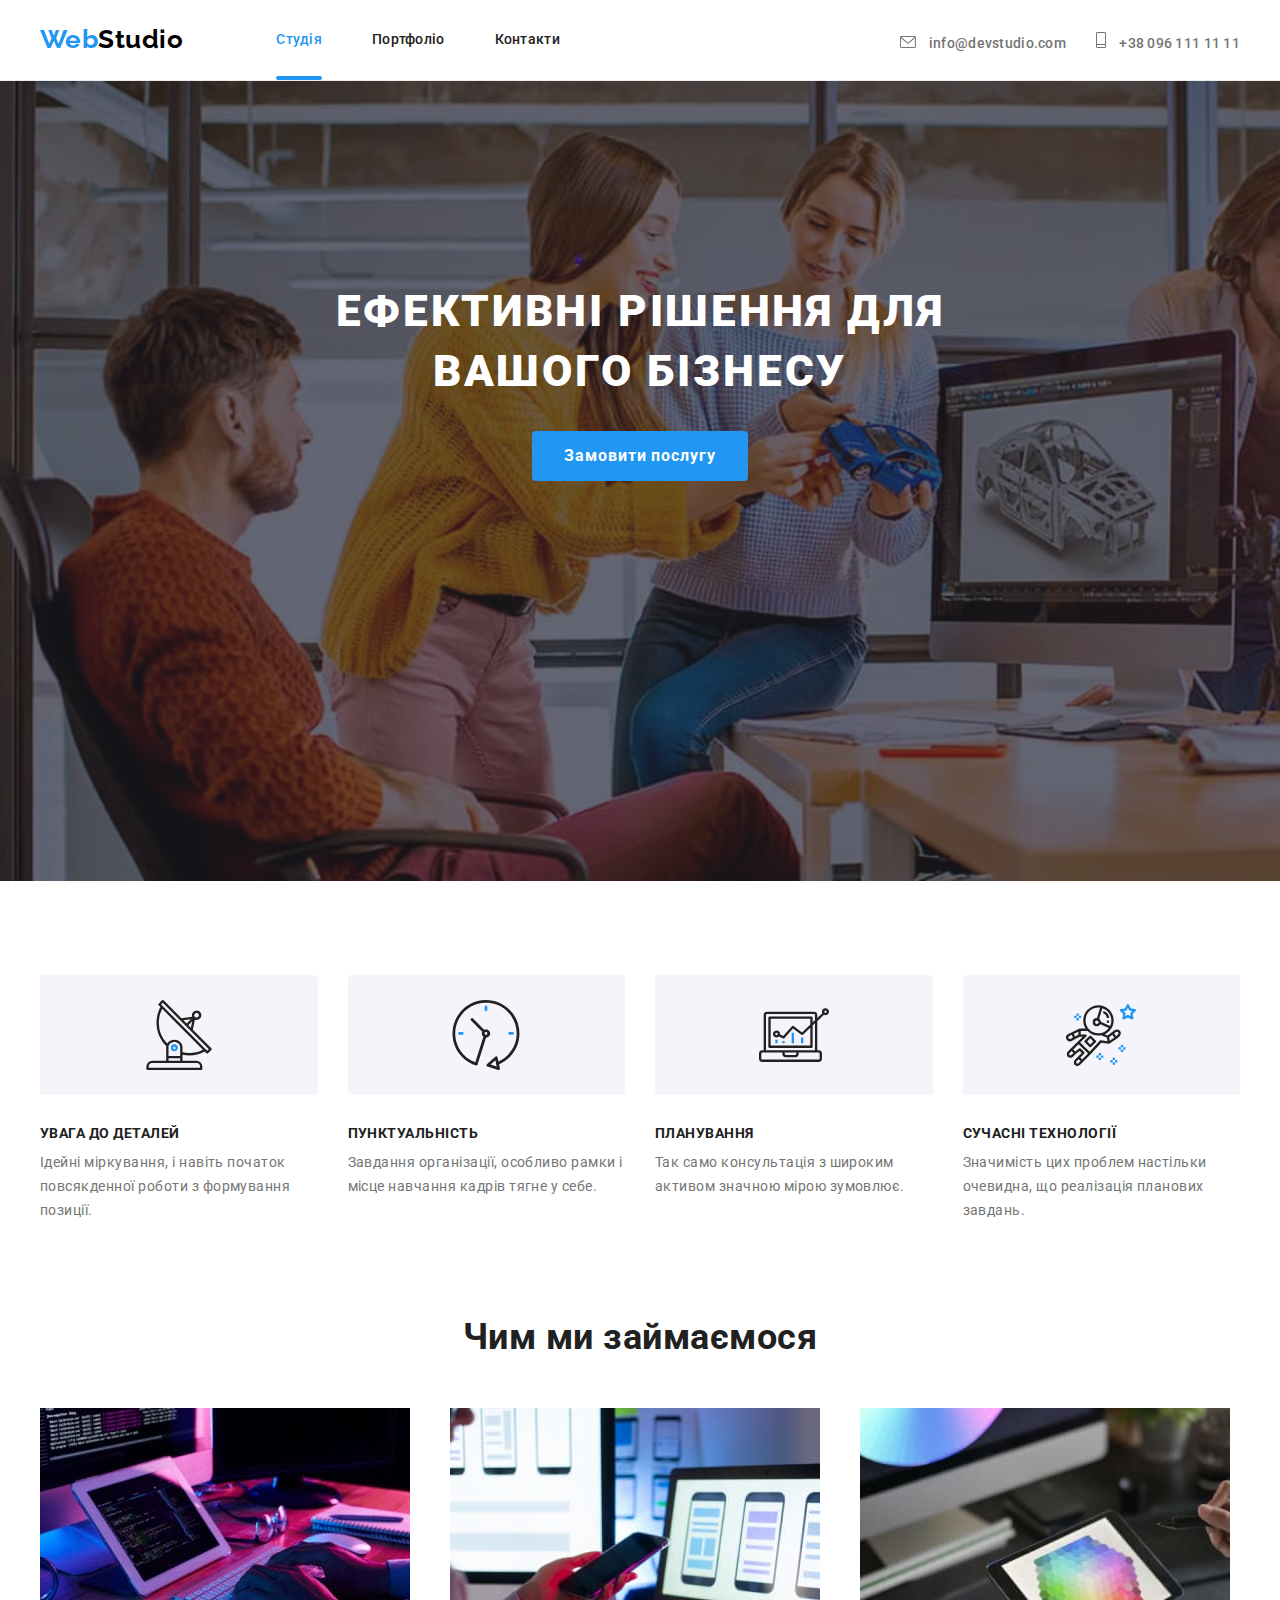
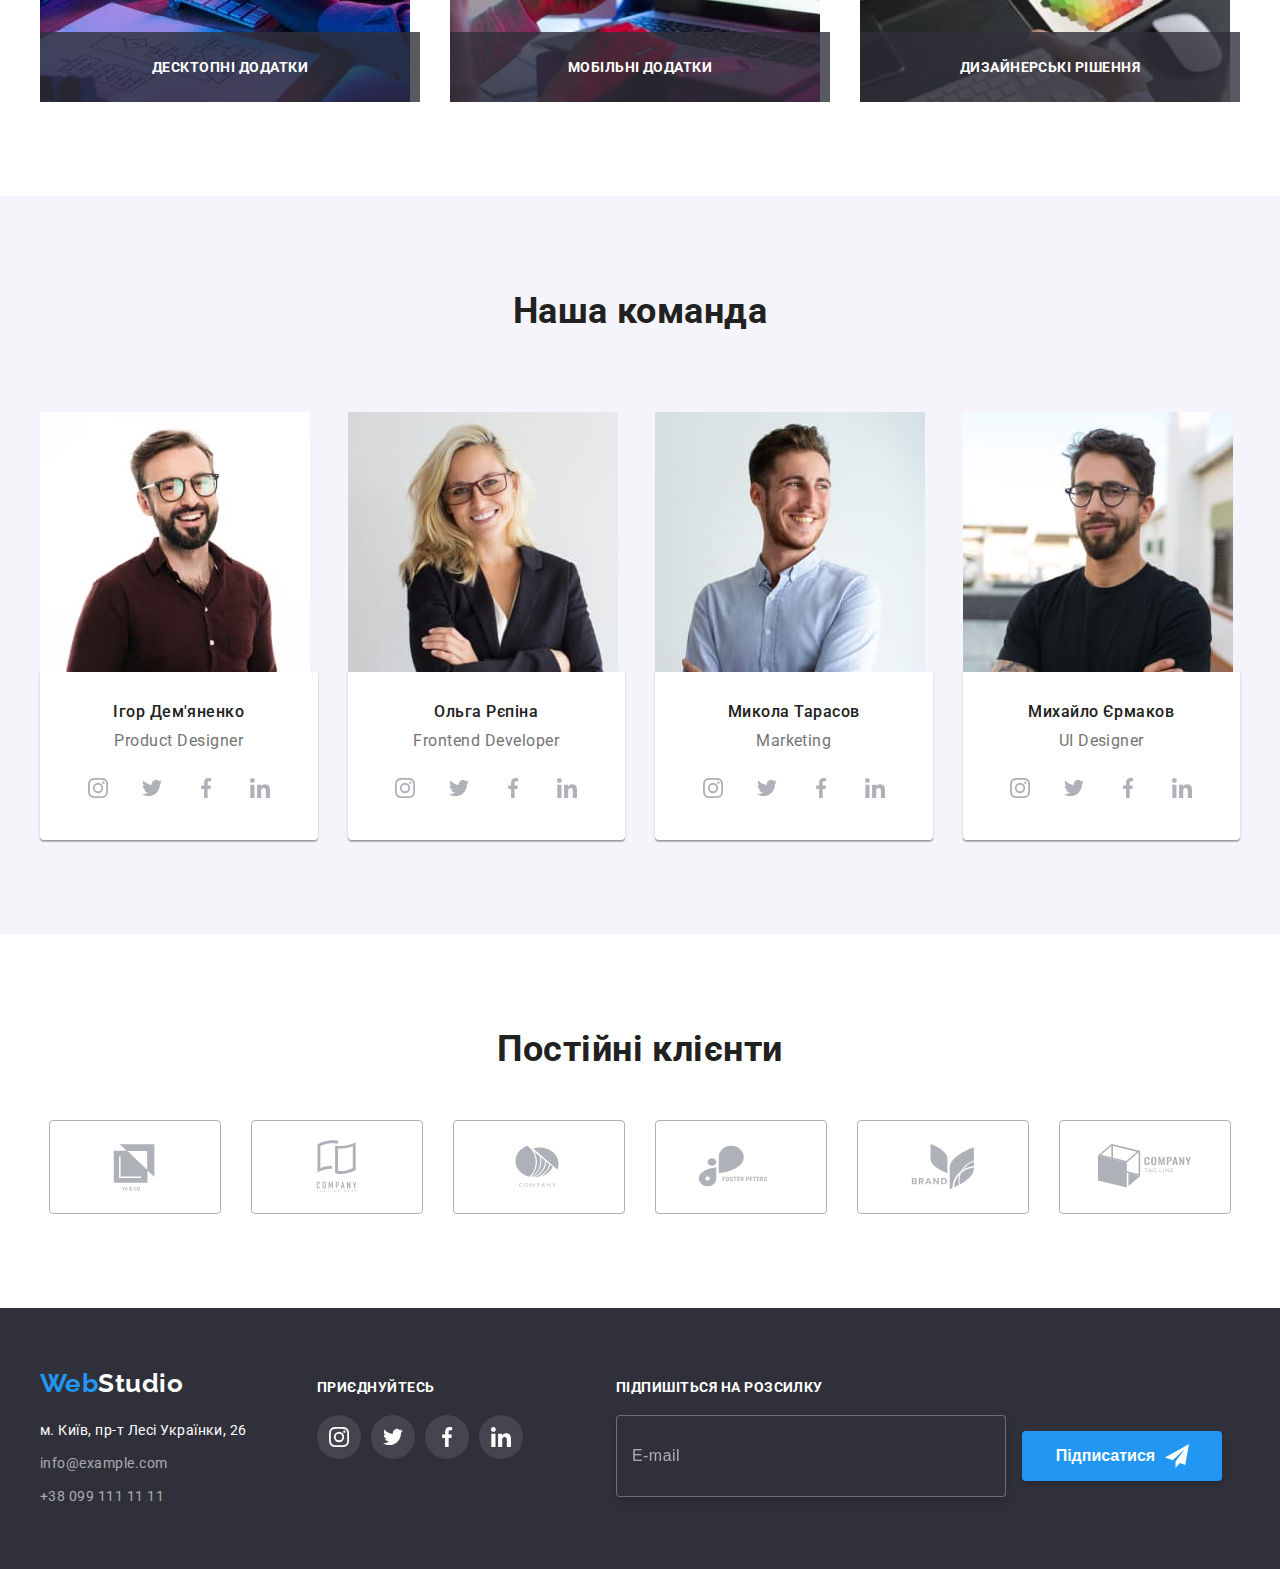
==== commit 30977c83: "bug fix" ====
--- a/index.html
+++ b/index.html
@@ -184,15 +184,24 @@
                 <h2 class="subject">Чим ми займаємося</h2>
                 <ul class="work__list">
                     <li class="work__list-item">
-                        <img class="work__list-img" src="img/1.jpg" alt="Пишем код" width="370">
+                        <img class="work__list-img" srcset="
+                                img/mobile-first/work1-1.jpg 370w,
+                                img/mobile-first/work1-2.jpg 740w" sizes="(min-width: 1200px) 370px, 100vw"
+                            src="img/mobile-first/work1-1.jpg" alt="Пишем код">
                         <h3 class="basic-heding work__header">Десктопні додатки</h3>
                     </li>
                     <li class="work__list-item">
-                        <img class="work__list-img" src="img/2.jpg" alt="Адаптируем" width="370">
+                        <img class="work__list-img" srcset="
+                                img/mobile-first/work2-1.jpg 370w,
+                                img/mobile-first/work2-2.jpg 740w" sizes="(min-width: 1200px) 370px, 100vw"
+                            src="img/mobile-first/work2-1.jpg" alt="Адаптируем">
                         <h3 class="basic-heding work__header">Мобільні додатки</h3>
                     </li>
                     <li class="work__list-item">
-                        <img class="work__list-img" src="img/3.jpg" alt="Стилизируем" width="370">
+                        <img class="work__list-img" srcset="
+                                img/mobile-first/work3-1.jpg 370w,
+                                img/mobile-first/work3-2.jpg 740w" sizes="(min-width: 1200px) 370px, 100vw"
+                            src="img/mobile-first/work3-1.jpg" alt="Стилизируем">
                         <h3 class="basic-heding work__header">Дизайнерські рішення</h3>
                     </li>
                 </ul>
--- a/css/main.min.css
+++ b/css/main.min.css
@@ -1 +1 @@
-img{display:block}ul{list-style-type:none}body,h1,h2,h3,h4,p,ul{margin:0;padding:0}input,label,textarea{display:block}.filter__btn,.hero .hero__button,.modal__submit{font-family:inherit;font-weight:700;font-size:16px;line-height:1.875;color:#fff;background:#2196f3;border:0;border-radius:4px;cursor:pointer}.filter__btn:hover,.hero .hero__button:hover,.modal__submit:hover,.filter__btn:focus,.hero .hero__button:focus,.modal__submit:focus{background:#188ce8;box-shadow:0px 4px 4px rgba(0,0,0,.15);border-radius:4px;outline:rgba(0,0,0,0)}body{font-family:"Roboto",sans-serif;color:#212121;background-color:#fff;letter-spacing:.03em}.section{padding-top:60px;padding-bottom:60px}@media screen and (min-width: 1200px){.section{padding-top:94px;padding-bottom:94px}}.subject{font-style:normal;font-size:28px;line-height:1.1785714286;text-align:center}@media screen and (min-width: 1200px){.subject{font-size:36px;line-height:1.1666666667}}.basic-heding{font-weight:400;font-size:14px;line-height:1.1428571429;text-transform:uppercase}.visibility-hidden{position:absolute;width:1px;height:1px;margin:-1px;border:0;padding:0;white-space:nowrap;-webkit-clip-path:inset(100%);clip-path:inset(100%);clip:rect(0 0 0 0);overflow:hidden}.img{display:block;max-width:100%;height:auto}.container{padding-left:15px;padding-right:15px;margin:0 auto;min-width:320px}@media screen and (min-width: 480px){.container{width:480px}}@media screen and (min-width: 768px){.container{width:768px}}@media screen and (min-width: 1200px){.container{width:1200px}}.logo{margin-top:16px;margin-bottom:16px;color:#000;font-family:"Raleway",sans-serif;font-weight:700;font-size:24px;line-height:1.1666666667;text-decoration:none}.logo .color-accent{color:#2196f3}@media screen and (min-width: 768px){.logo{margin-top:26px}}@media screen and (min-width: 1200px){.logo{margin-top:24px;font-size:26px;line-height:1.1923076923}}.backdrop{position:fixed;top:0;left:0;width:100%;height:100%;background-color:rgba(0,0,0,.2);opacity:1;z-index:2;transition:opacity 250ms cubic-bezier(0.4, 0, 0.2, 1),visibility 250ms cubic-bezier(0.4, 0, 0.2, 1)}.backdrop.is-hidden{pointer-events:none;opacity:0;visibility:hidden}.modal{min-width:90%;position:absolute;left:50%;top:50%;padding:40px 40px;transform:translate(-50%, -50%) scale(1);transition:transform 250ms cubic-bezier(0.4, 0, 0.2, 1);background:#fff;box-shadow:0px 1px 3px rgba(0,0,0,.12),0px 1px 1px rgba(0,0,0,.14),0px 2px 1px rgba(0,0,0,.2);border-radius:4px}@media screen and (min-width: 480px){.modal{min-width:450px}}@media screen and (min-width: 1200px){.modal{min-width:528px;min-height:581px}}.backdrop.is-hidden .modal{transform:translate(-50%, -50%) scale(1.2)}.modal__icon{width:18px;height:18px}.modal__title{font-weight:700;font-size:20px;line-height:1.15;text-align:center;color:#212121}.modal__icon{position:absolute;top:30px;left:14px;width:18px;height:18px;display:block;fill:#212121}.modal__label{position:relative;margin-top:10px;font-size:12px;line-height:1.1666666667;letter-spacing:.01em;color:#757575}.modal__input{margin-top:4px;padding-left:42px;width:100%;height:40px;border:1px solid rgba(33,33,33,.2);border-radius:4px;cursor:pointer;transition:fill 250ms cubic-bezier(0.4, 0, 0.2, 1),border 250ms cubic-bezier(0.4, 0, 0.2, 1)}.modal__input:focus{border:1px solid #2196f3;outline:none}.modal__input:focus+.modal__icon{fill:#2196f3}@media screen and (min-width: 1200px){.modal__input{min-width:448px}}.comment{margin-top:4px;padding:12px 16px;width:100%;height:120px;border:1px solid rgba(33,33,33,.2);border-radius:4px;cursor:pointer;resize:none;transition:border 250ms cubic-bezier(0.4, 0, 0.2, 1)}.comment:focus{border:1px solid #2196f3;outline:none}@media screen and (min-width: 1200px){.comment{min-width:448px}}.comment::-moz-placeholder{color:rgba(117,117,117,.5)}.comment:-ms-input-placeholder{color:rgba(117,117,117,.5)}.comment::placeholder{color:rgba(117,117,117,.5)}.checkbox__label{position:relative;overflow:hidden;display:flex;align-items:center;justify-content:center;margin-top:20px;font-size:12px;line-height:1.1666666667;color:#757575}@media screen and (min-width: 1200px){.checkbox__label{font-size:14px;line-height:1.7142857143}}.checkbox__input{position:absolute;top:-50px;left:-50px}.checkbox__input:focus+.checkbox__icon .checkbox__icon-uncheck{fill:#2196f3}.checkbox__input:checked+.checkbox__icon .checkbox__icon-uncheck{opacity:0;transition:opacity 250ms cubic-bezier(0.4, 0, 0.2, 1)}.checkbox__input:checked+.checkbox__icon .checkbox__icon-check{opacity:1}.checkbox__icon-uncheck{fill:#212121}.checkbox__icon-check{opacity:0;transition:opacity 250ms cubic-bezier(0.4, 0, 0.2, 1)}.checkbox__icon{width:16px;height:15px}.checkbox__text{-webkit-user-select:none;-moz-user-select:none;-ms-user-select:none;user-select:none;margin-left:8px}.checkbox__label-link{color:#2196f3;text-decoration:none;border-bottom:1px solid}.modal__submit{margin:30px auto 0;padding:0;width:200px;height:50px;display:block;letter-spacing:.06em;color:#fff;box-shadow:0px 4px 4px rgba(0,0,0,.15);transition:color 250ms cubic-bezier(0.4, 0, 0.2, 1),background-color 250ms cubic-bezier(0.4, 0, 0.2, 1),box-shadow 250ms cubic-bezier(0.4, 0, 0.2, 1)}.modal__submit:hover,.modal__submit:focus{color:#fff;box-shadow:0px 4px 4px rgba(0,0,0,.15)}.modal__close-button{position:absolute;top:8px;right:8px;width:30px;height:30px;padding:0;display:flex;justify-content:center;align-items:center;cursor:pointer;background-color:#fff;border:1px solid rgba(0,0,0,.1);border-radius:50%;transition:fill 250ms cubic-bezier(0.4, 0, 0.2, 1)}.modal__close-button:hover,.modal__close-button:focus{fill:#2196f3}.modal__close-icon{width:18px;height:18px}.header__social{margin-top:64px;display:flex;flex-wrap:wrap;gap:10px}@media screen and (min-width: 768px){.header__social{display:none}}.header__social-item{padding-right:10px;border-right:1px solid rgba(33,33,33,.2)}.header__social-item:last-child{border:none;padding:0}.header__social-link{font-weight:500;font-size:18px;line-height:1.2222222222;letter-spacing:.02em;color:#2196f3;text-decoration:none}.hero{padding-top:118px;background-image:linear-gradient(to right, rgba(47, 48, 58, 0.4), rgba(47, 48, 58, 0.4)),url("../img/mobile-first/header-img1-mobile.jpg");background-color:#2f303a;text-align:center;max-width:1600px;height:400px;margin-left:auto;margin-right:auto;background-repeat:no-repeat;background-size:cover}@media screen and (min-width: 1200px){.hero{padding-top:200px;height:600px;margin-top:0}}.hero .hero__title{margin:0 auto;max-width:696px;font-weight:900;font-size:26px;line-height:1.6153846154;color:#fff;text-transform:uppercase;letter-spacing:.06em}@media screen and (min-width: 768px)and (max-width: 1200px){.hero .hero__title{max-width:360px}}@media screen and (min-width: 1200px){.hero .hero__title{font-size:44px;line-height:1.3636363636}}.hero .hero__button{letter-spacing:.06em;margin-top:30px;padding:10px 24px;transition:background-color 250ms cubic-bezier(0.4, 0, 0.2, 1)}@media screen and (min-width: 1200px){.hero .hero__button{padding:10px 32px}}@media screen and (max-width: 768px){.hero{background-image:linear-gradient(to right, rgba(47, 48, 58, 0.4), rgba(47, 48, 58, 0.4)),url("../img/mobile-first/header-img1-mobile.jpg")}}@media screen and (max-width: 768px)and (min-device-pixel-ratio: 2),screen and (max-width: 768px)and (-webkit-min-device-pixel-ratio: 2),screen and (max-width: 768px)and (min-resolution: 192dpi),screen and (max-width: 768px)and (min-resolution: 2dppx){.hero{background-image:linear-gradient(to right, rgba(47, 48, 58, 0.4), rgba(47, 48, 58, 0.4)),url("../img/mobile-first/header-img2-mobile.jpg")}}@media(min-width: 768px)and (max-width: 1200px){.hero{background-image:linear-gradient(to right, rgba(47, 48, 58, 0.4), rgba(47, 48, 58, 0.4)),url("../img/mobile-first/header-img1-tablet.jpg")}}@media(min-width: 768px)and (max-width: 1200px)and (min-device-pixel-ratio: 2),(min-width: 768px)and (max-width: 1200px)and (-webkit-min-device-pixel-ratio: 2),(min-width: 768px)and (max-width: 1200px)and (min-resolution: 192dpi),(min-width: 768px)and (max-width: 1200px)and (min-resolution: 2dppx){.hero{background-image:linear-gradient(to right, rgba(47, 48, 58, 0.4), rgba(47, 48, 58, 0.4)),url("../img/mobile-first/header-img2-tablet.jpg")}}@media screen and (min-width: 1200px){.hero{background-image:linear-gradient(to right, rgba(47, 48, 58, 0.4), rgba(47, 48, 58, 0.4)),url("../img/mobile-first/header-img1-desk.jpg")}}@media screen and (min-width: 1200px)and (min-device-pixel-ratio: 2),screen and (min-width: 1200px)and (-webkit-min-device-pixel-ratio: 2),screen and (min-width: 1200px)and (min-resolution: 192dpi),screen and (min-width: 1200px)and (min-resolution: 2dppx){.hero{background-image:linear-gradient(to right, rgba(47, 48, 58, 0.4), rgba(47, 48, 58, 0.4)),url("../img/mobile-first/header-img2-desk.jpg")}}@media screen and (max-width: 768px){.join{margin-top:60px}}@media screen and (min-width: 1200px){.join{margin-left:70px}}.join__title{font-weight:700;color:#fff}.join__social{margin-top:20px;display:flex;justify-content:center}.join__link{width:44px;height:44px;display:inline-flex;justify-content:center;align-items:center;border-radius:50%;background-color:rgba(255,255,255,.1);fill:#fff;transition:background-color 250ms cubic-bezier(0.4, 0, 0.2, 1)}.join__link:hover,.join__link:focus{background-color:#2196f3;border-radius:50%;fill:#fff;outline:none}.join__item+.join__item{margin-left:10px}.join__svg{width:20px;height:20px}.subscribe{margin-top:60px}@media screen and (min-width: 1200px){.subscribe{margin-top:0;margin-left:93px}}.subscribe__title{font-weight:700;color:#fff}.subscribe__form{margin-top:20px}.subscribe__input{padding:15px;display:inline-flex;justify-content:center;width:100%;height:50px;color:#fff;background-color:#2f303a;border:1px solid rgba(255,255,255,.3);filter:drop-shadow(0px 4px 4px rgba(0, 0, 0, 0.15));border-radius:4px;cursor:pointer}@media screen and (min-width: 768px){.subscribe__input{width:450px;display:block}}@media screen and (min-width: 768px)and (min-width: 1200px){.subscribe__input{display:inline-flex;width:358px}}.subscribe__input:focus{outline:none}.subscribe__input::-moz-placeholder{font-size:16px;line-height:1.25;letter-spacing:.03em;color:rgba(255,255,255,.6);background-color:#2f303a}.subscribe__input:-ms-input-placeholder{font-size:16px;line-height:1.25;letter-spacing:.03em;color:rgba(255,255,255,.6);background-color:#2f303a}.subscribe__input::placeholder{font-size:16px;line-height:1.25;letter-spacing:.03em;color:rgba(255,255,255,.6);background-color:#2f303a}.subscribe__btn{display:inline-flex;justify-content:center;align-items:center;margin-top:20px;padding:0;width:200px;height:50px;font-weight:700;font-size:16px;line-height:1.875;color:#fff;background-color:#2196f3;box-shadow:0px 4px 4px rgba(0,0,0,.15);border-radius:4px;border:none;cursor:pointer}@media screen and (min-width: 1200px){.subscribe__btn{margin-top:0;margin-left:12px}}.subscribe__svg{margin-left:10px;width:24px;height:24px}@media screen and (min-width: 768px){.advantage__list{display:flex;flex-wrap:wrap;gap:30px}}.advantage__list :first-child{margin-top:0px}@media screen and (max-width: 767px){.advantage__item{margin-top:30px}}@media screen and (min-width: 768px){.advantage__item{flex-basis:calc((100% - 30px)/2)}}@media screen and (min-width: 1200px){.advantage__item{flex-basis:calc((100% - 90px)/4)}}.advantage__svg{height:70px;width:70px;transition:fill 250ms cubic-bezier(0.4, 0, 0.2, 1)}.advantage__icon{display:inline-flex;align-items:center;justify-content:center;background-color:#f5f4fa;height:120px;width:100%;border-radius:4px;fill:#212121}@media screen and (min-width: 768px){.advantage__icon{width:100%;height:120px}}.advantage__header{font-weight:700;margin-top:30px;text-align:center}@media screen and (min-width: 768px){.advantage__header{text-align:left}}.advantage__text{margin-top:10px;font-size:14px;line-height:1.7;color:#757575}.work{padding-top:0;display:none}@media screen and (min-width: 1200px){.work{display:block}}.work__list{margin-top:50px;display:flex;flex-wrap:wrap;gap:30px}.work__list-item{position:relative;flex-basis:calc((100% - 60px)/3)}.work__header{position:absolute;padding:27px 0px;bottom:0;width:100%;text-align:center;font-weight:700;color:#fff;background-color:rgba(47,48,58,.8)}.our-team{background-color:#f5f4fa}@media screen and (min-width: 768px){.our-team__list{display:flex;flex-wrap:wrap;gap:30px}}@media screen and (min-width: 1200px){.our-team__list{margin-top:50px}}.our-team__item{margin-top:30px}@media screen and (min-width: 768px)and (max-width: 1200px){.our-team__item{flex-basis:calc((100% - 30px)/2)}}@media screen and (min-width: 1200px){.our-team__item{flex-basis:calc((100% - 90px)/4)}}.our-team__box{max-width:100%}.our-team__wrapper{padding-top:30px;padding-bottom:24px;background-color:#fff;box-shadow:0px 1px 3px rgba(0,0,0,.12),0px 1px 1px rgba(0,0,0,.14),0px 2px 1px rgba(0,0,0,.2);border-radius:0px 0px 4px 4px}@media screen and (min-width: 1200px){.our-team__wrapper{padding-top:30px;padding-bottom:30px}}.our-team__name{font-weight:500;font-size:16px;line-height:1.1875;text-align:center}.our-team__text-subject{margin-top:10px;font-size:16px;line-height:1.1875;color:#757575;text-align:center}.our-team__social{margin-top:16px;display:flex;justify-content:center;gap:10px}.our-team__icon{width:44px;height:44px;display:inline-flex;align-items:center;justify-content:center;fill:#afb1b8;border-radius:50%;transition:background-color 250ms cubic-bezier(0.4, 0, 0.2, 1),fill 250ms cubic-bezier(0.4, 0, 0.2, 1)}.our-team__icon:hover,.our-team__icon:focus{background-color:#2196f3;fill:#fff;outline:none}.our-team__social-svg{display:inline-block;width:20px;height:20px}.clients__list{margin-top:30px;display:flex;flex-wrap:wrap;justify-content:center;gap:30px}@media screen and (min-width: 1200px){.clients__list{margin-top:50px}}.clients__link{display:flex;justify-content:center;align-items:center;height:92px;width:210px;border:1px solid #afb1b8;border-radius:4px;fill:#afb1b8;transition:fill 250ms cubic-bezier(0.4, 0, 0.2, 1),border 250ms cubic-bezier(0.4, 0, 0.2, 1)}.clients__link:hover,.clients__link:focus{fill:#2196f3;border:1px solid #2196f3;border-radius:4px;outline:none}@media screen and (min-width: 768px)and (max-width: 1199px){.clients__link{width:226px}}@media screen and (min-width: 1200px){.clients__link{width:170px}}.clients__svg{width:106px;height:60px}.filter{display:flex;flex-wrap:wrap;gap:15px 8px}@media screen and (max-width: 767px){.filter{max-width:400px}}@media screen and (min-width: 768px){.filter{justify-content:center}}.filter__item .btn-current{background:#2196f3;color:#fff}.filter__btn{padding:6px 22px;font-weight:500;line-height:1.9;color:#212121;background:#f5f4fa;transition:background-color 250ms cubic-bezier(0.4, 0, 0.2, 1),color 250ms cubic-bezier(0.4, 0, 0.2, 1),box-shadow 250ms cubic-bezier(0.4, 0, 0.2, 1)}.filter__btn:hover,.filter__btn:focus{background-color:#2196f3;color:#fff;box-shadow:0px 3px 1px rgba(0,0,0,.1),0px 1px 2px rgba(0,0,0,.08),0px 2px 2px rgba(0,0,0,.12)}.gallery{margin-top:40px}@media screen and (min-width: 768px){.gallery{display:flex;flex-wrap:wrap;gap:30px;margin-top:30px}}@media screen and (min-width: 1200px){.gallery{margin-top:50px}}@media screen and (max-width: 480px){.gallery__card{margin-top:30px}.gallery__card:first-child{margin-top:0}}@media screen and (min-width: 768px){.gallery__card{flex-basis:calc((100% - 30px)/2)}}@media screen and (min-width: 1200px){.gallery__card{flex-basis:calc((100% - 60px)/3)}}.gallery__card:focus .overlay,.gallery__card:hover .overlay{transform:translateY(0)}.gallery__link{display:block;text-decoration:none;transition:box-shadow 250ms cubic-bezier(0.4, 0, 0.2, 1)}.gallery__link:hover,.gallery__link:focus{box-shadow:0px 1px 1px rgba(0,0,0,.12),0px 4px 4px rgba(0,0,0,.06),1px 4px 6px rgba(0,0,0,.16);outline:none}@media screen and (min-width: 768px){.gallery__link{display:flex;flex-direction:column;height:100%}}.gallery__border{padding:20px 24px;border:1px solid #eee;border-top:0}@media screen and (min-width: 768px){.gallery__border{flex-grow:1}}.gallery__heading{font-size:18px;line-height:2;letter-spacing:.06em;color:#212121}.gallery__paragraph{margin-top:4px;font-size:16px;line-height:1.9;color:#757575}.gallery__overlay-wrapper{position:relative;overflow:hidden}.gallery__overlay-wrapper .overlay{position:absolute;left:0;top:1px;height:100%;padding:63px 24px;font-size:18px;line-height:1.55;letter-spacing:.03em;color:#fff;background:rgba(33,150,243,.9);transform:translateY(100%);transition:transform 250ms cubic-bezier(0.4, 0, 0.2, 1)}.header{position:relative;border-bottom:1px solid #ececec}.header__container{display:flex;justify-content:space-between}@media screen and (min-width: 768px){.header__container{justify-content:start}}.menu__wrapper{display:none}@media screen and (min-width: 768px){.menu__wrapper{display:flex}}@media screen and (min-width: 1200px){.menu__wrapper{flex-grow:1}}.menu__wrapper.is-open{display:block;z-index:1;position:absolute;padding:48px 40px;top:0;left:0;width:100%;background-color:#fff}@media screen and (min-width: 768px){.menu__wrapper.is-open{padding:0;position:static;display:flex}}.btn__menu-button{margin-top:10px;padding:0;border:none;background:rgba(0,0,0,0)}@media screen and (min-width: 768px){.btn__menu-button{display:none}}.btn__menu-button.is-open{z-index:100}.btn__menu-button .icon__cross{display:none}.btn__menu-button.is-open .icon__cross{display:block}.btn__menu-button.is-open .icon__menu{display:none}.icon__cross{transition:color 250ms cubic-bezier(0.4, 0, 0.2, 1)}.icon__cross:hover{fill:#2196f3}.header__site-nav{margin-bottom:-32px}@media screen and (min-width: 768px){.header__site-nav{margin-bottom:0px;margin-left:88px;display:flex;gap:50px}}@media screen and (min-width: 1200px){.header__site-nav{margin-left:93px}}.header__link{display:block;text-decoration:none;color:#212121;font-weight:500;font-size:40px;line-height:1.175;letter-spacing:.02em;margin-bottom:32px}.header__link:hover{color:#2196f3}@media screen and (min-width: 768px){.header__link{position:relative;margin-bottom:0px;padding-top:32px;padding-bottom:32px;font-size:14px;line-height:1.14;transition:color 250ms cubic-bezier(0.4, 0, 0.2, 1)}.header__link:hover{color:#2196f3;outline:none}}.header__current{color:#2196f3}@media screen and (min-width: 768px){.header__current::after{content:"";position:absolute;bottom:0;display:block;width:100%;height:4px;background:#2196f3;border-radius:2px}}@media screen and (max-width: 768px){.header__contacts{margin-top:300px;display:flex;gap:32px;flex-direction:column-reverse}}@media screen and (min-width: 768px){.header__contacts{display:block;margin-top:21px;margin-left:90px}}@media screen and (min-width: 1200px){.header__contacts{gap:30px;margin-top:32px;margin-left:0;display:flex;flex-direction:row;flex-grow:1;justify-content:end;align-items:baseline}}.header__contacts-link{font-weight:500;font-size:34px;line-height:1.1764705882;letter-spacing:.02em;color:#2196f3;text-decoration:none;transition:color 250ms cubic-bezier(0.4, 0, 0.2, 1),fill 250ms cubic-bezier(0.4, 0, 0.2, 1)}.header__contacts-link:hover{color:#2196f3;outline:none}@media screen and (min-width: 768px)and (max-width: 1199px){.header__contacts-link{display:flex}}@media screen and (min-width: 768px){.header__contacts-link{color:#757575;font-size:12px;line-height:1.1666666667;fill:#757575;transition:color 250ms cubic-bezier(0.4, 0, 0.2, 1),fill 250ms cubic-bezier(0.4, 0, 0.2, 1)}.header__contacts-link:hover,.header__contacts-link:focus{fill:#2196f3;color:#2196f3;outline:none}}@media screen and (min-width: 1200px){.header__contacts-link{font-size:14px;line-height:1.1428571429}}.header__mail{color:#757575;font-size:24px;line-height:1.1666666667}@media screen and (min-width: 768px){.header__mail{font-size:12px;font-weight:500;line-height:1.1666666667}}@media screen and (min-width: 1200px){.header__mail{font-size:14px;line-height:1.1428571429}}.header__contacts-svg{display:none}@media screen and (min-width: 768px)and (max-width: 1200px){.header__contacts-svg{margin-right:8px;width:14px;height:10px;display:inline-block}.header__contacts-svg.header__contacts-icon-phone{width:10px;height:14px}}@media screen and (min-width: 1200px){.header__contacts-svg{margin-right:10px;width:16px;height:12px;display:inline-block}.header__contacts-svg.header__contacts-icon-phone{width:10px;height:16px}}@media screen and (min-width: 768px)and (max-width: 1199px){.header__contacts-item{margin-top:10px}.header__contacts-item:first-child{margin-top:0}}.footer__logo{color:#fff}.footer{padding-top:60px;padding-bottom:60px;background:#2f303a}@media screen and (min-width: 1200px){.footer{padding-top:60px}}.footer__wrapper{text-align:center}@media screen and (min-width: 768px){.footer__wrapper{display:flex;flex-wrap:wrap;justify-content:center;-moz-column-gap:165px;column-gap:165px;align-items:baseline}}@media screen and (min-width: 1200px){.footer__wrapper{-moz-column-gap:0;column-gap:0;justify-content:start;text-align:left}}.footer__address{margin-top:20px}.footer__address .footer__item+.footer__item{margin-top:8px}@media screen and (min-width: 768px){.footer__address .footer__item+.footer__item{margin-top:9px}}.footer__link{font-style:normal;font-size:14px;line-height:1.7;color:rgba(255,255,255,.6);text-decoration:none;display:block;transition:color 250ms cubic-bezier(0.4, 0, 0.2, 1)}.footer__link:hover,.footer__link:focus{color:#fff;outline:none}.footer__white-link{color:#fff}/*# sourceMappingURL=main.min.css.map */+img{display:block}ul{list-style-type:none}body,h1,h2,h3,h4,p,ul{margin:0;padding:0}input,label,textarea{display:block}.filter__btn,.hero .hero__button,.modal__submit{font-family:inherit;font-weight:700;font-size:16px;line-height:1.875;color:#fff;background:#2196f3;border:0;border-radius:4px;cursor:pointer}.filter__btn:hover,.hero .hero__button:hover,.modal__submit:hover,.filter__btn:focus,.hero .hero__button:focus,.modal__submit:focus{background:#188ce8;box-shadow:0px 4px 4px rgba(0,0,0,.15);border-radius:4px;outline:rgba(0,0,0,0)}body{font-family:"Roboto",sans-serif;color:#212121;background-color:#fff;letter-spacing:.03em}.section{padding-top:60px;padding-bottom:60px}@media screen and (min-width: 1200px){.section{padding-top:94px;padding-bottom:94px}}.subject{font-style:normal;font-size:28px;line-height:1.1785714286;text-align:center}@media screen and (min-width: 1200px){.subject{font-size:36px;line-height:1.1666666667}}.basic-heding{font-weight:400;font-size:14px;line-height:1.1428571429;text-transform:uppercase}.visibility-hidden{position:absolute;width:1px;height:1px;margin:-1px;border:0;padding:0;white-space:nowrap;-webkit-clip-path:inset(100%);clip-path:inset(100%);clip:rect(0 0 0 0);overflow:hidden}.img{display:block;max-width:100%;height:auto}.container{padding-left:15px;padding-right:15px;margin:0 auto;min-width:320px}@media screen and (min-width: 480px){.container{width:480px}}@media screen and (min-width: 768px){.container{width:768px}}@media screen and (min-width: 1200px){.container{width:1200px}}.logo{margin-top:16px;margin-bottom:16px;color:#000;font-family:"Raleway",sans-serif;font-weight:700;font-size:24px;line-height:1.1666666667;text-decoration:none}.logo .color-accent{color:#2196f3}@media screen and (min-width: 768px){.logo{margin-top:26px}}@media screen and (min-width: 1200px){.logo{margin-top:24px;font-size:26px;line-height:1.1923076923}}.backdrop{position:fixed;top:0;left:0;width:100%;height:100%;background-color:rgba(0,0,0,.2);opacity:1;z-index:2000;transition:opacity 250ms cubic-bezier(0.4, 0, 0.2, 1),visibility 250ms cubic-bezier(0.4, 0, 0.2, 1)}.backdrop.is-hidden{pointer-events:none;opacity:0;visibility:hidden}.modal{min-width:90%;position:absolute;left:50%;top:50%;padding:40px 40px;transform:translate(-50%, -50%) scale(1);transition:transform 250ms cubic-bezier(0.4, 0, 0.2, 1);background:#fff;box-shadow:0px 1px 3px rgba(0,0,0,.12),0px 1px 1px rgba(0,0,0,.14),0px 2px 1px rgba(0,0,0,.2);border-radius:4px}@media screen and (min-width: 480px){.modal{min-width:450px}}@media screen and (min-width: 1200px){.modal{min-width:528px;min-height:581px}}.backdrop.is-hidden .modal{transform:translate(-50%, -50%) scale(1.2)}.modal__icon{width:18px;height:18px}.modal__title{font-weight:700;font-size:20px;line-height:1.15;text-align:center;color:#212121}.modal__icon{position:absolute;top:30px;left:14px;width:18px;height:18px;display:block;fill:#212121}.modal__label{position:relative;margin-top:10px;font-size:12px;line-height:1.1666666667;letter-spacing:.01em;color:#757575}.modal__input{margin-top:4px;padding-left:42px;width:100%;height:40px;border:1px solid rgba(33,33,33,.2);border-radius:4px;cursor:pointer;transition:fill 250ms cubic-bezier(0.4, 0, 0.2, 1),border 250ms cubic-bezier(0.4, 0, 0.2, 1)}.modal__input:focus{border:1px solid #2196f3;outline:none}.modal__input:focus+.modal__icon{fill:#2196f3}@media screen and (min-width: 1200px){.modal__input{min-width:448px}}.comment{margin-top:4px;padding:12px 16px;width:100%;height:120px;border:1px solid rgba(33,33,33,.2);border-radius:4px;cursor:pointer;resize:none;transition:border 250ms cubic-bezier(0.4, 0, 0.2, 1)}.comment:focus{border:1px solid #2196f3;outline:none}@media screen and (min-width: 1200px){.comment{min-width:448px}}.comment::-moz-placeholder{color:rgba(117,117,117,.5)}.comment:-ms-input-placeholder{color:rgba(117,117,117,.5)}.comment::placeholder{color:rgba(117,117,117,.5)}.checkbox__label{position:relative;overflow:hidden;display:flex;align-items:center;justify-content:center;margin-top:20px;font-size:12px;line-height:1.1666666667;color:#757575}@media screen and (min-width: 1200px){.checkbox__label{font-size:14px;line-height:1.7142857143}}.checkbox__input{position:absolute;top:-50px;left:-50px}.checkbox__input:focus+.checkbox__icon .checkbox__icon-uncheck{fill:#2196f3}.checkbox__input:checked+.checkbox__icon .checkbox__icon-uncheck{opacity:0;transition:opacity 250ms cubic-bezier(0.4, 0, 0.2, 1)}.checkbox__input:checked+.checkbox__icon .checkbox__icon-check{opacity:1}.checkbox__icon-uncheck{fill:#212121}.checkbox__icon-check{opacity:0;transition:opacity 250ms cubic-bezier(0.4, 0, 0.2, 1)}.checkbox__icon{width:16px;height:15px}.checkbox__text{-webkit-user-select:none;-moz-user-select:none;-ms-user-select:none;user-select:none;margin-left:8px}.checkbox__label-link{color:#2196f3;text-decoration:none;border-bottom:1px solid}.modal__submit{margin:30px auto 0;padding:0;width:200px;height:50px;display:block;letter-spacing:.06em;color:#fff;box-shadow:0px 4px 4px rgba(0,0,0,.15);transition:color 250ms cubic-bezier(0.4, 0, 0.2, 1),background-color 250ms cubic-bezier(0.4, 0, 0.2, 1),box-shadow 250ms cubic-bezier(0.4, 0, 0.2, 1)}.modal__submit:hover,.modal__submit:focus{color:#fff;box-shadow:0px 4px 4px rgba(0,0,0,.15)}.modal__close-button{position:absolute;top:8px;right:8px;width:30px;height:30px;padding:0;display:flex;justify-content:center;align-items:center;cursor:pointer;background-color:#fff;border:1px solid rgba(0,0,0,.1);border-radius:50%;transition:fill 250ms cubic-bezier(0.4, 0, 0.2, 1)}.modal__close-button:hover,.modal__close-button:focus{fill:#2196f3}.modal__close-icon{width:18px;height:18px}.header__social{margin-top:64px;display:flex;flex-wrap:wrap;gap:10px}@media screen and (max-width: 479px){.header__social{margin-top:30px}}@media screen and (min-width: 768px){.header__social{display:none}}.header__social-item{padding-right:10px;border-right:1px solid rgba(33,33,33,.2)}.header__social-item:last-child{border:none;padding:0}.header__social-link{font-weight:500;font-size:18px;line-height:1.2222222222;letter-spacing:.02em;color:#2196f3;text-decoration:none}.hero{padding-top:118px;background-image:linear-gradient(to right, rgba(47, 48, 58, 0.4), rgba(47, 48, 58, 0.4)),url("../img/mobile-first/header-img1-mobile.jpg");background-color:#2f303a;text-align:center;max-width:1600px;height:400px;margin-left:auto;margin-right:auto;background-repeat:no-repeat;background-size:cover}@media screen and (min-width: 1200px){.hero{padding-top:200px;height:600px;margin-top:0}}.hero .hero__title{margin:0 auto;max-width:696px;font-weight:900;font-size:26px;line-height:1.6153846154;color:#fff;text-transform:uppercase;letter-spacing:.06em}@media screen and (min-width: 768px)and (max-width: 1199px){.hero .hero__title{max-width:360px}}@media screen and (min-width: 1200px){.hero .hero__title{font-size:44px;line-height:1.3636363636}}.hero .hero__button{letter-spacing:.06em;margin-top:30px;padding:10px 24px;transition:background-color 250ms cubic-bezier(0.4, 0, 0.2, 1)}@media screen and (min-width: 1200px){.hero .hero__button{padding:10px 32px}}@media screen and (max-width: 767px){.hero{margin-top:60px}}@media screen and (max-width: 768px){.hero{background-image:linear-gradient(to right, rgba(47, 48, 58, 0.4), rgba(47, 48, 58, 0.4)),url("../img/mobile-first/header-img1-mobile.jpg")}}@media screen and (max-width: 768px)and (min-device-pixel-ratio: 2),screen and (max-width: 768px)and (-webkit-min-device-pixel-ratio: 2),screen and (max-width: 768px)and (min-resolution: 192dpi),screen and (max-width: 768px)and (min-resolution: 2dppx){.hero{background-image:linear-gradient(to right, rgba(47, 48, 58, 0.4), rgba(47, 48, 58, 0.4)),url("../img/mobile-first/header-img2-mobile.jpg")}}@media(min-width: 768px)and (max-width: 1200px){.hero{background-image:linear-gradient(to right, rgba(47, 48, 58, 0.4), rgba(47, 48, 58, 0.4)),url("../img/mobile-first/header-img1-tablet.jpg")}}@media(min-width: 768px)and (max-width: 1200px)and (min-device-pixel-ratio: 2),(min-width: 768px)and (max-width: 1200px)and (-webkit-min-device-pixel-ratio: 2),(min-width: 768px)and (max-width: 1200px)and (min-resolution: 192dpi),(min-width: 768px)and (max-width: 1200px)and (min-resolution: 2dppx){.hero{background-image:linear-gradient(to right, rgba(47, 48, 58, 0.4), rgba(47, 48, 58, 0.4)),url("../img/mobile-first/header-img2-tablet.jpg")}}@media screen and (min-width: 1200px){.hero{background-image:linear-gradient(to right, rgba(47, 48, 58, 0.4), rgba(47, 48, 58, 0.4)),url("../img/mobile-first/header-img1-desk.jpg")}}@media screen and (min-width: 1200px)and (min-device-pixel-ratio: 2),screen and (min-width: 1200px)and (-webkit-min-device-pixel-ratio: 2),screen and (min-width: 1200px)and (min-resolution: 192dpi),screen and (min-width: 1200px)and (min-resolution: 2dppx){.hero{background-image:linear-gradient(to right, rgba(47, 48, 58, 0.4), rgba(47, 48, 58, 0.4)),url("../img/mobile-first/header-img2-desk.jpg")}}@media screen and (max-width: 768px){.join{margin-top:60px}}@media screen and (min-width: 1200px){.join{margin-left:70px}}.join__title{font-weight:700;color:#fff}.join__social{margin-top:20px;display:flex;justify-content:center}.join__link{width:44px;height:44px;display:inline-flex;justify-content:center;align-items:center;border-radius:50%;background-color:rgba(255,255,255,.1);fill:#fff;transition:background-color 250ms cubic-bezier(0.4, 0, 0.2, 1)}.join__link:hover,.join__link:focus{background-color:#2196f3;border-radius:50%;fill:#fff;outline:none}.join__item+.join__item{margin-left:10px}.join__svg{width:20px;height:20px}.subscribe{margin-top:60px}@media screen and (min-width: 1200px){.subscribe{margin-top:0;margin-left:93px}}.subscribe__title{font-weight:700;color:#fff}.subscribe__form{margin-top:20px}.subscribe__input{padding:15px;display:inline-flex;justify-content:center;width:100%;height:50px;color:#fff;background-color:#2f303a;border:1px solid rgba(255,255,255,.3);filter:drop-shadow(0px 4px 4px rgba(0, 0, 0, 0.15));border-radius:4px;cursor:pointer}@media screen and (min-width: 768px){.subscribe__input{width:450px;display:block}}@media screen and (min-width: 768px)and (min-width: 1200px){.subscribe__input{display:inline-flex;width:358px}}.subscribe__input:focus{outline:none}.subscribe__input::-moz-placeholder{font-size:16px;line-height:1.25;letter-spacing:.03em;color:rgba(255,255,255,.6);background-color:#2f303a}.subscribe__input:-ms-input-placeholder{font-size:16px;line-height:1.25;letter-spacing:.03em;color:rgba(255,255,255,.6);background-color:#2f303a}.subscribe__input::placeholder{font-size:16px;line-height:1.25;letter-spacing:.03em;color:rgba(255,255,255,.6);background-color:#2f303a}.subscribe__btn{display:inline-flex;justify-content:center;align-items:center;margin-top:20px;padding:0;width:200px;height:50px;font-weight:700;font-size:16px;line-height:1.875;color:#fff;background-color:#2196f3;box-shadow:0px 4px 4px rgba(0,0,0,.15);border-radius:4px;border:none;cursor:pointer}@media screen and (min-width: 1200px){.subscribe__btn{margin-top:0;margin-left:12px}}.subscribe__svg{margin-left:10px;width:24px;height:24px}@media screen and (min-width: 768px){.advantage__list{display:flex;flex-wrap:wrap;gap:30px}}.advantage__list :first-child{margin-top:0px}@media screen and (max-width: 767px){.advantage__item{margin-top:30px}}@media screen and (min-width: 768px){.advantage__item{flex-basis:calc((100% - 30px)/2)}}@media screen and (min-width: 1200px){.advantage__item{flex-basis:calc((100% - 90px)/4)}}.advantage__svg{height:70px;width:70px;transition:fill 250ms cubic-bezier(0.4, 0, 0.2, 1)}.advantage__icon{display:inline-flex;align-items:center;justify-content:center;background-color:#f5f4fa;height:120px;width:100%;border-radius:4px;fill:#212121}@media screen and (min-width: 768px){.advantage__icon{width:100%;height:120px}}.advantage__header{font-weight:700;margin-top:30px;text-align:center}@media screen and (min-width: 768px){.advantage__header{text-align:left}}.advantage__text{margin-top:10px;font-size:14px;line-height:1.7;color:#757575}.work{padding-top:0;display:none}@media screen and (min-width: 1200px){.work{display:block}}.work__list{margin-top:50px;display:flex;flex-wrap:wrap;gap:30px}.work__list-item{position:relative;flex-basis:calc((100% - 60px)/3)}.work__header{position:absolute;padding:27px 0px;bottom:0;width:100%;text-align:center;font-weight:700;color:#fff;background-color:rgba(47,48,58,.8)}.our-team{background-color:#f5f4fa}@media screen and (min-width: 768px){.our-team__list{display:flex;flex-wrap:wrap;gap:30px}}@media screen and (min-width: 1200px){.our-team__list{margin-top:50px}}.our-team__item{margin-top:30px}@media screen and (min-width: 768px)and (max-width: 1200px){.our-team__item{flex-basis:calc((100% - 30px)/2)}}@media screen and (min-width: 1200px){.our-team__item{flex-basis:calc((100% - 90px)/4)}}.our-team__box{max-width:100%}.our-team__wrapper{padding-top:30px;padding-bottom:24px;background-color:#fff;box-shadow:0px 1px 3px rgba(0,0,0,.12),0px 1px 1px rgba(0,0,0,.14),0px 2px 1px rgba(0,0,0,.2);border-radius:0px 0px 4px 4px}@media screen and (min-width: 1200px){.our-team__wrapper{padding-top:30px;padding-bottom:30px}}.our-team__name{font-weight:500;font-size:16px;line-height:1.1875;text-align:center}.our-team__text-subject{margin-top:10px;font-size:16px;line-height:1.1875;color:#757575;text-align:center}.our-team__social{margin-top:16px;display:flex;justify-content:center;gap:10px}.our-team__icon{width:44px;height:44px;display:inline-flex;align-items:center;justify-content:center;fill:#afb1b8;border-radius:50%;transition:background-color 250ms cubic-bezier(0.4, 0, 0.2, 1),fill 250ms cubic-bezier(0.4, 0, 0.2, 1)}.our-team__icon:hover,.our-team__icon:focus{background-color:#2196f3;fill:#fff;outline:none}.our-team__social-svg{display:inline-block;width:20px;height:20px}.clients__list{margin-top:30px;display:flex;flex-wrap:wrap;justify-content:center;gap:30px}@media screen and (min-width: 1200px){.clients__list{margin-top:50px}}.clients__link{display:flex;justify-content:center;align-items:center;height:92px;width:210px;border:1px solid #afb1b8;border-radius:4px;fill:#afb1b8;transition:fill 250ms cubic-bezier(0.4, 0, 0.2, 1),border 250ms cubic-bezier(0.4, 0, 0.2, 1)}.clients__link:hover,.clients__link:focus{fill:#2196f3;border:1px solid #2196f3;border-radius:4px;outline:none}@media screen and (min-width: 768px)and (max-width: 1199px){.clients__link{width:226px}}@media screen and (min-width: 1200px){.clients__link{width:170px}}.clients__svg{width:106px;height:60px}.filter{display:flex;flex-wrap:wrap;gap:15px 8px}@media screen and (max-width: 767px){.filter{margin-top:60px;max-width:400px}}@media screen and (min-width: 768px){.filter{justify-content:center}}.filter__item .btn-current{background:#2196f3;color:#fff}.filter__btn{padding:6px 22px;font-weight:500;line-height:1.9;color:#212121;background:#f5f4fa;transition:background-color 250ms cubic-bezier(0.4, 0, 0.2, 1),color 250ms cubic-bezier(0.4, 0, 0.2, 1),box-shadow 250ms cubic-bezier(0.4, 0, 0.2, 1)}.filter__btn:hover,.filter__btn:focus{background-color:#2196f3;color:#fff;box-shadow:0px 3px 1px rgba(0,0,0,.1),0px 1px 2px rgba(0,0,0,.08),0px 2px 2px rgba(0,0,0,.12)}.gallery{margin-top:40px}@media screen and (min-width: 768px){.gallery{display:flex;flex-wrap:wrap;gap:30px;margin-top:30px}}@media screen and (min-width: 1200px){.gallery{margin-top:50px}}@media screen and (max-width: 767px){.gallery__card{margin-top:30px}.gallery__card:first-child{margin-top:0}}@media screen and (min-width: 768px){.gallery__card{flex-basis:calc((100% - 30px)/2)}}@media screen and (min-width: 1200px){.gallery__card{flex-basis:calc((100% - 60px)/3)}}.gallery__card:focus .overlay,.gallery__card:hover .overlay{transform:translateY(0)}.gallery__link{display:block;text-decoration:none;transition:box-shadow 250ms cubic-bezier(0.4, 0, 0.2, 1)}.gallery__link:hover,.gallery__link:focus{box-shadow:0px 1px 1px rgba(0,0,0,.12),0px 4px 4px rgba(0,0,0,.06),1px 4px 6px rgba(0,0,0,.16);outline:none}@media screen and (min-width: 768px){.gallery__link{display:flex;flex-direction:column;height:100%}}.gallery__border{padding:20px 24px;border:1px solid #eee;border-top:0}@media screen and (min-width: 768px){.gallery__border{flex-grow:1}}.gallery__heading{font-size:18px;line-height:2;letter-spacing:.06em;color:#212121}.gallery__paragraph{margin-top:4px;font-size:16px;line-height:1.9;color:#757575}.gallery__overlay-wrapper{position:relative;overflow:hidden}.gallery__overlay-wrapper .overlay{position:absolute;left:0;top:1px;height:100%;padding:77px 24px;font-size:18px;line-height:1.55;letter-spacing:.03em;color:#fff;background:rgba(33,150,243,.9);transform:translateY(100%);transition:transform 250ms cubic-bezier(0.4, 0, 0.2, 1)}@media screen and (max-width: 479px){.gallery__overlay-wrapper .overlay{padding:20px}}@media screen and (min-width: 768px){.gallery__overlay-wrapper .overlay{padding:49px 24px}}@media screen and (min-width: 1200px){.gallery__overlay-wrapper .overlay{padding:63px 24px}}.header{position:relative;border-bottom:1px solid #ececec;background:#fff}@media screen and (max-width: 767px){.header{position:fixed;top:0;width:100%;z-index:1000}}.header__container{display:flex;justify-content:space-between}@media screen and (min-width: 768px){.header__container{justify-content:start}}.menu__wrapper{display:none}@media screen and (min-width: 768px){.menu__wrapper{display:flex}}@media screen and (min-width: 1200px){.menu__wrapper{flex-grow:1}}.menu__wrapper.is-open{display:flex;flex-direction:column;width:100%;height:100vh;z-index:1;position:absolute;padding:48px 40px;top:0;left:0;background-color:#fff}@media screen and (min-width: 768px){.menu__wrapper.is-open{padding:0;position:static;display:flex}}.btn__menu-button{margin-top:10px;padding:0;border:none;background:rgba(0,0,0,0)}@media screen and (min-width: 768px){.btn__menu-button{display:none}}.btn__menu-button.is-open{z-index:100}.btn__menu-button .icon__cross{display:none}.btn__menu-button.is-open .icon__cross{display:block}.btn__menu-button.is-open .icon__menu{display:none}.icon__cross{transition:color 250ms cubic-bezier(0.4, 0, 0.2, 1)}.icon__cross:hover{fill:#2196f3}@media screen and (max-width: 767px){.header__nav{margin-bottom:auto}}@media screen and (min-width: 768px){.header__site-nav{margin-left:88px;display:flex;gap:50px}}@media screen and (min-width: 1200px){.header__site-nav{margin-left:93px}}.header__link{display:block;text-decoration:none;color:#212121;font-weight:500;font-size:40px;line-height:1.175;letter-spacing:.02em;margin-bottom:32px}.header__link:hover{color:#2196f3}@media screen and (min-width: 768px){.header__link{position:relative;margin-bottom:0px;padding-top:32px;padding-bottom:32px;font-size:14px;line-height:1.14;transition:color 250ms cubic-bezier(0.4, 0, 0.2, 1)}.header__link:hover{color:#2196f3;outline:none}}.header__current{color:#2196f3}@media screen and (min-width: 768px){.header__current::after{content:"";position:absolute;bottom:0;display:block;width:100%;height:4px;background:#2196f3;border-radius:2px}}@media screen and (max-width: 768px){.header__contacts{display:flex;gap:32px;flex-direction:column-reverse}}@media screen and (min-width: 768px){.header__contacts{display:block;margin-top:21px;margin-left:90px}}@media screen and (min-width: 1200px){.header__contacts{gap:30px;margin-top:32px;margin-left:0;display:flex;flex-direction:row;flex-grow:1;justify-content:end;align-items:baseline}}.header__contacts-link{font-weight:500;font-size:34px;line-height:1.1764705882;letter-spacing:.02em;color:#2196f3;text-decoration:none;transition:color 250ms cubic-bezier(0.4, 0, 0.2, 1),fill 250ms cubic-bezier(0.4, 0, 0.2, 1)}.header__contacts-link:hover{color:#2196f3;outline:none}@media screen and (max-width: 479px){.header__contacts-link{font-size:26px}}@media screen and (min-width: 768px)and (max-width: 1199px){.header__contacts-link{display:flex}}@media screen and (min-width: 768px){.header__contacts-link{color:#757575;font-size:12px;line-height:1.1666666667;fill:#757575;transition:color 250ms cubic-bezier(0.4, 0, 0.2, 1),fill 250ms cubic-bezier(0.4, 0, 0.2, 1)}.header__contacts-link:hover,.header__contacts-link:focus{fill:#2196f3;color:#2196f3;outline:none}}@media screen and (min-width: 1200px){.header__contacts-link{font-size:14px;line-height:1.1428571429}}.header__mail{color:#757575;font-size:24px;line-height:1.1666666667}@media screen and (min-width: 768px){.header__mail{font-size:12px;font-weight:500;line-height:1.1666666667}}@media screen and (min-width: 1200px){.header__mail{font-size:14px;line-height:1.1428571429}}.header__contacts-svg{display:none}@media screen and (min-width: 768px)and (max-width: 1200px){.header__contacts-svg{margin-right:8px;width:14px;height:10px;display:inline-block}.header__contacts-svg.header__contacts-icon-phone{width:10px;height:14px}}@media screen and (min-width: 1200px){.header__contacts-svg{margin-right:10px;width:16px;height:12px;display:inline-block}.header__contacts-svg.header__contacts-icon-phone{width:10px;height:16px}}@media screen and (min-width: 768px)and (max-width: 1199px){.header__contacts-item{margin-top:10px}.header__contacts-item:first-child{margin-top:0}}.footer__logo{color:#fff}.footer{padding-top:60px;padding-bottom:60px;background:#2f303a}@media screen and (min-width: 1200px){.footer{padding-top:60px}}.footer__wrapper{text-align:center}@media screen and (min-width: 768px){.footer__wrapper{display:flex;flex-wrap:wrap;justify-content:center;-moz-column-gap:165px;column-gap:165px;align-items:baseline}}@media screen and (min-width: 1200px){.footer__wrapper{-moz-column-gap:0;column-gap:0;justify-content:start;text-align:left}}.footer__address{margin-top:20px}.footer__address .footer__item+.footer__item{margin-top:8px}@media screen and (min-width: 768px){.footer__address .footer__item+.footer__item{margin-top:9px}}.footer__link{font-style:normal;font-size:14px;line-height:1.7;color:rgba(255,255,255,.6);text-decoration:none;display:block;transition:color 250ms cubic-bezier(0.4, 0, 0.2, 1)}.footer__link:hover,.footer__link:focus{color:#fff;outline:none}.footer__white-link{color:#fff}/*# sourceMappingURL=main.min.css.map */